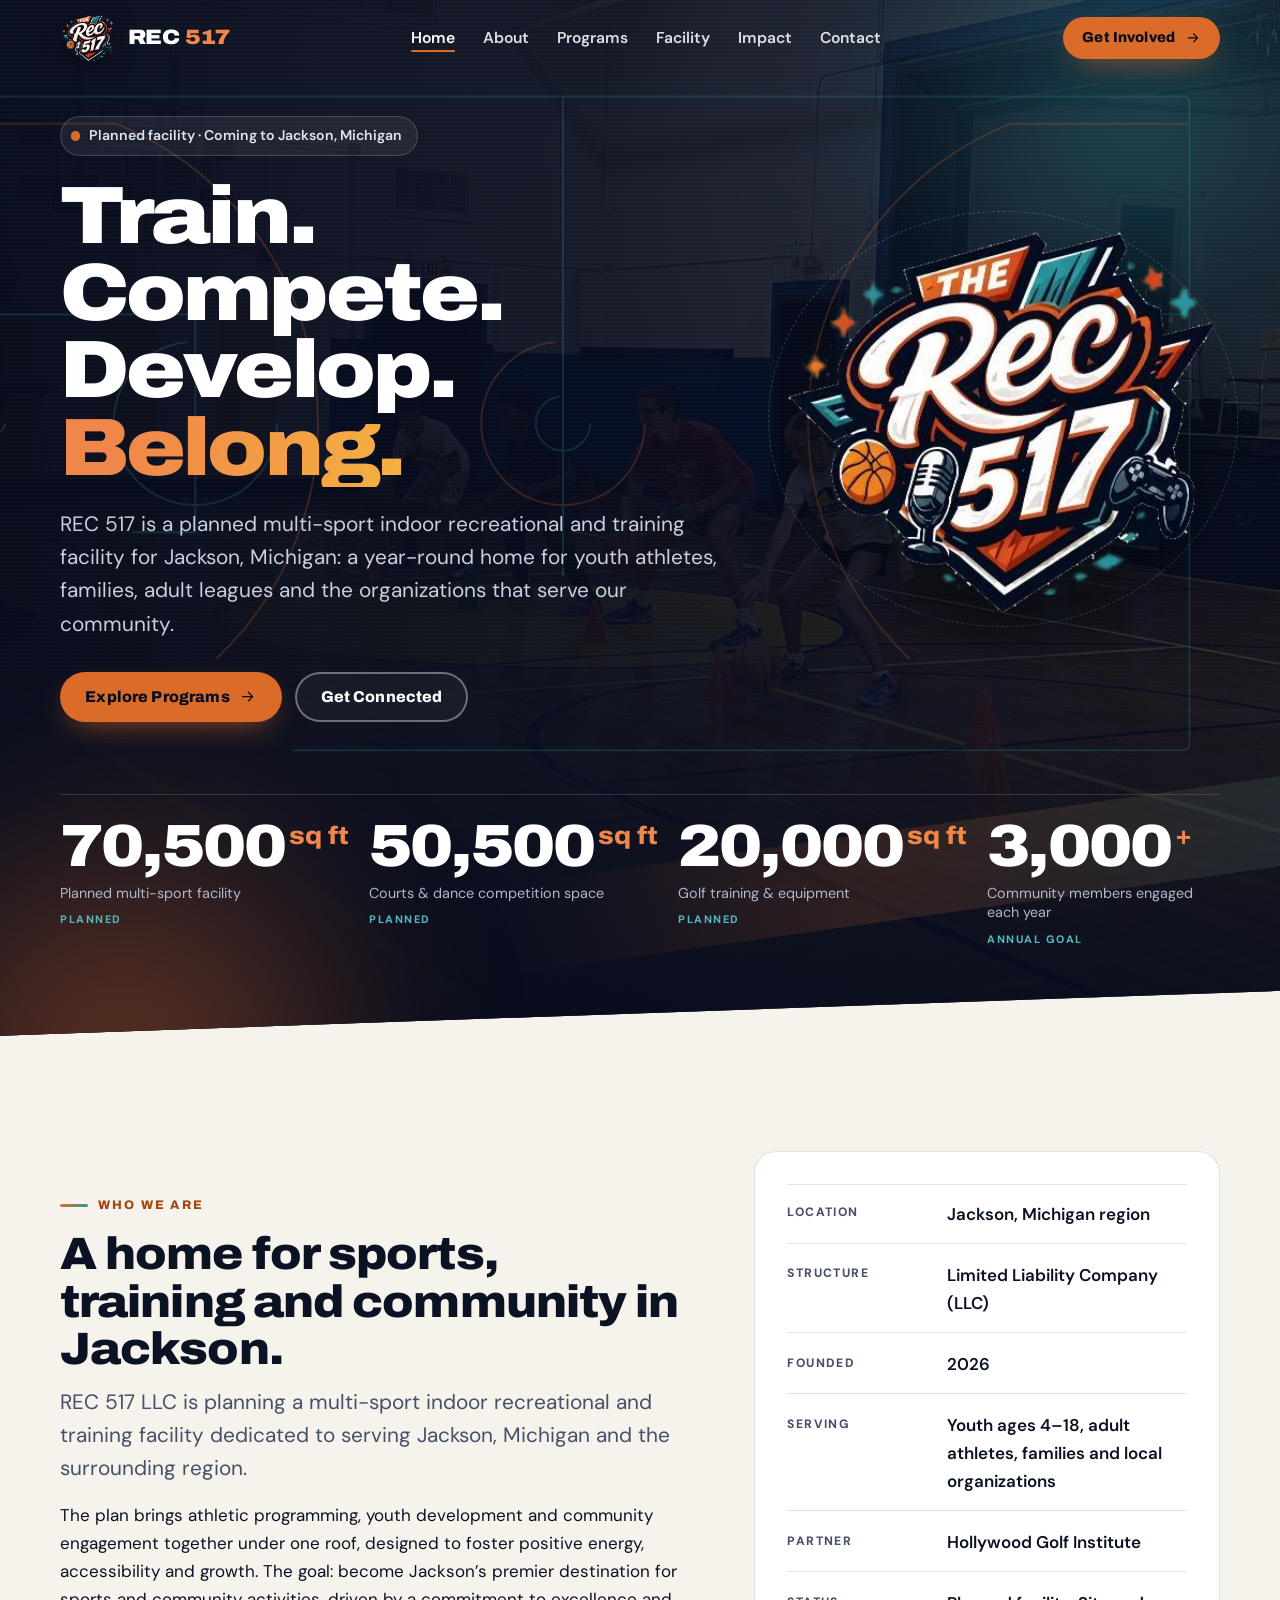
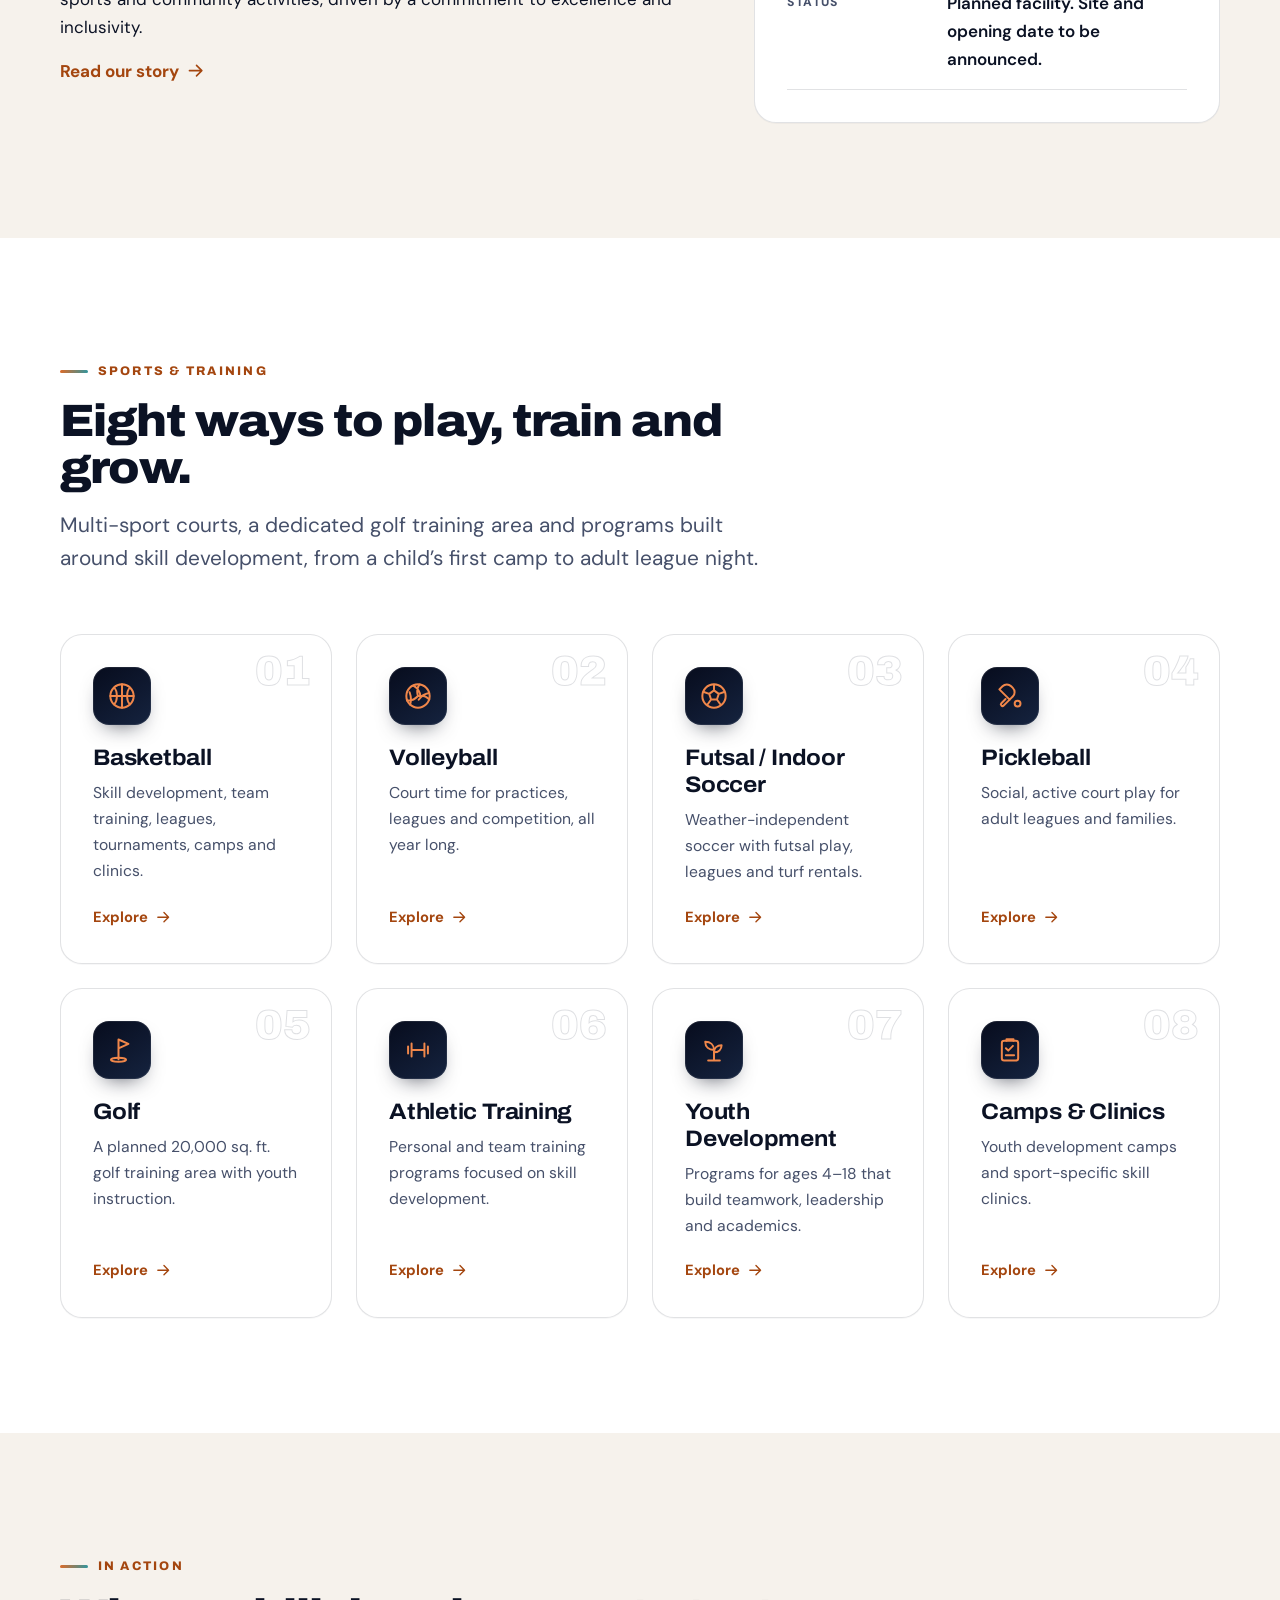
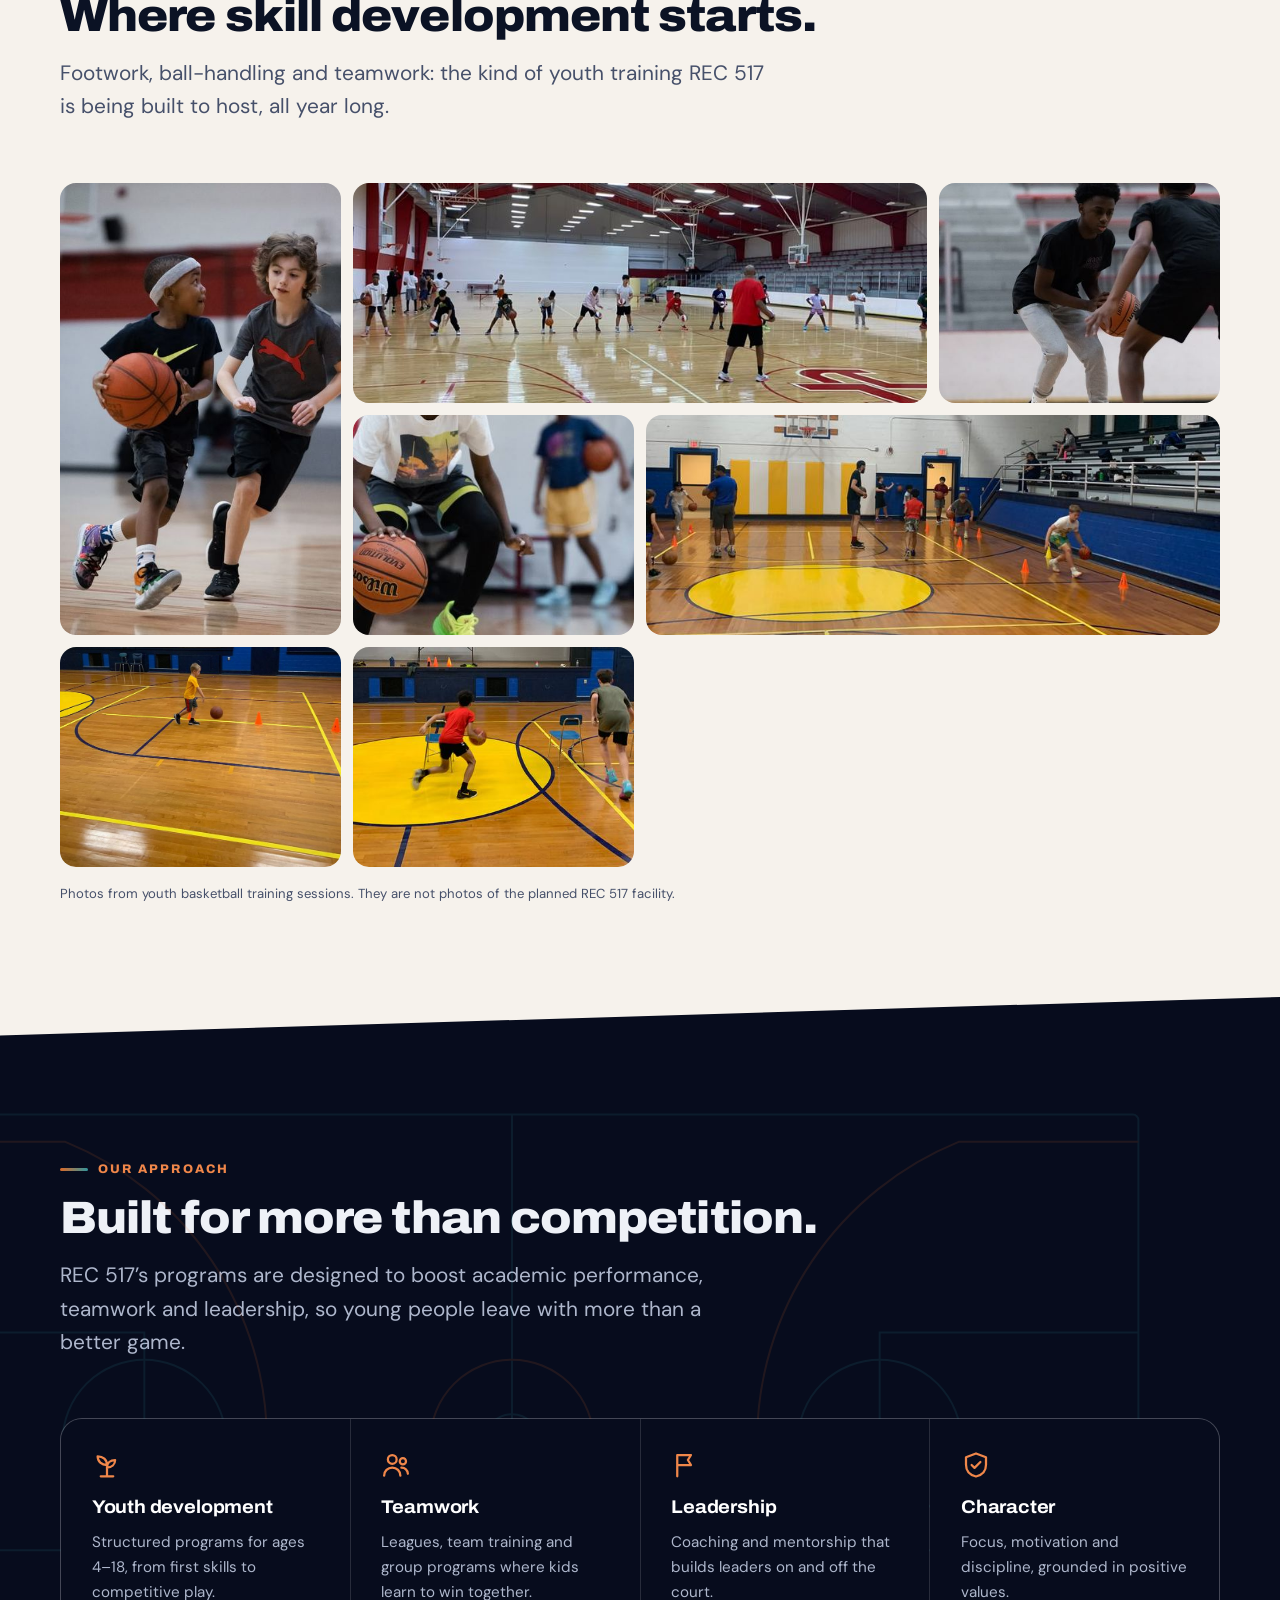
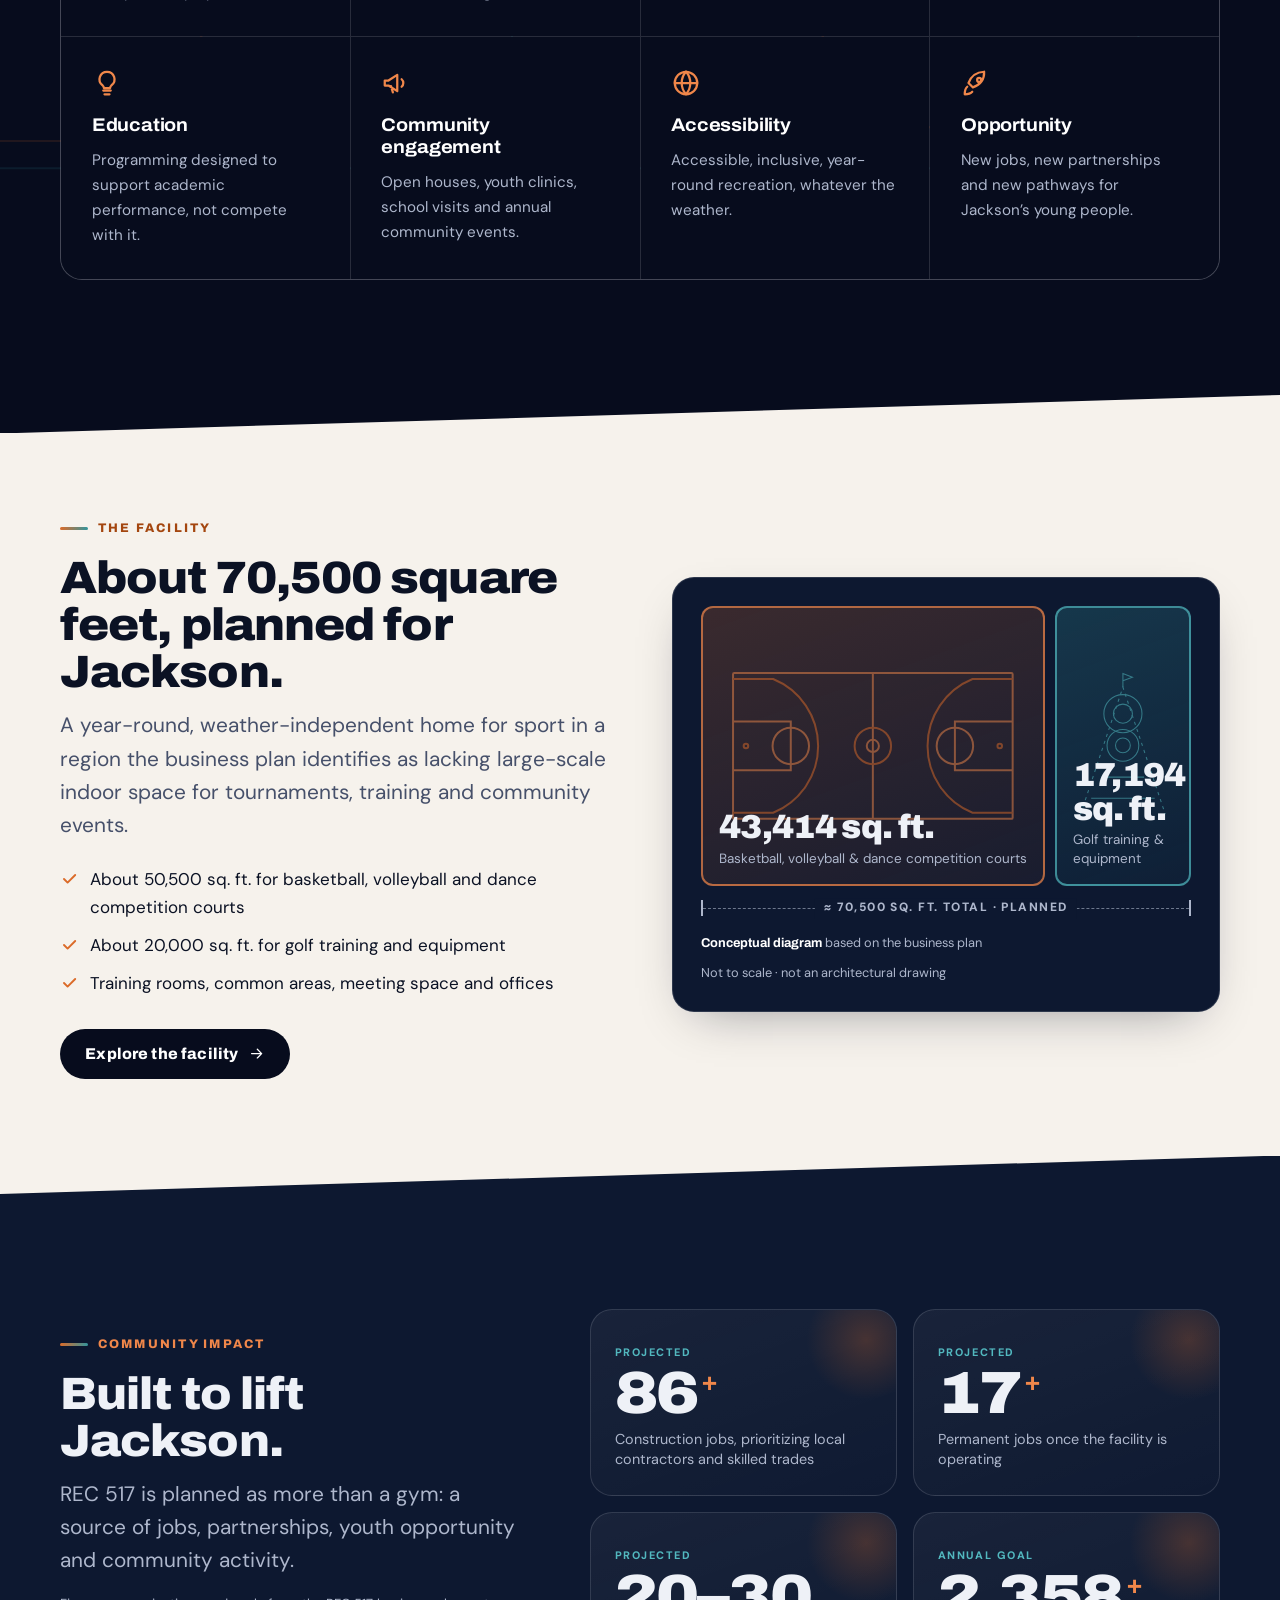
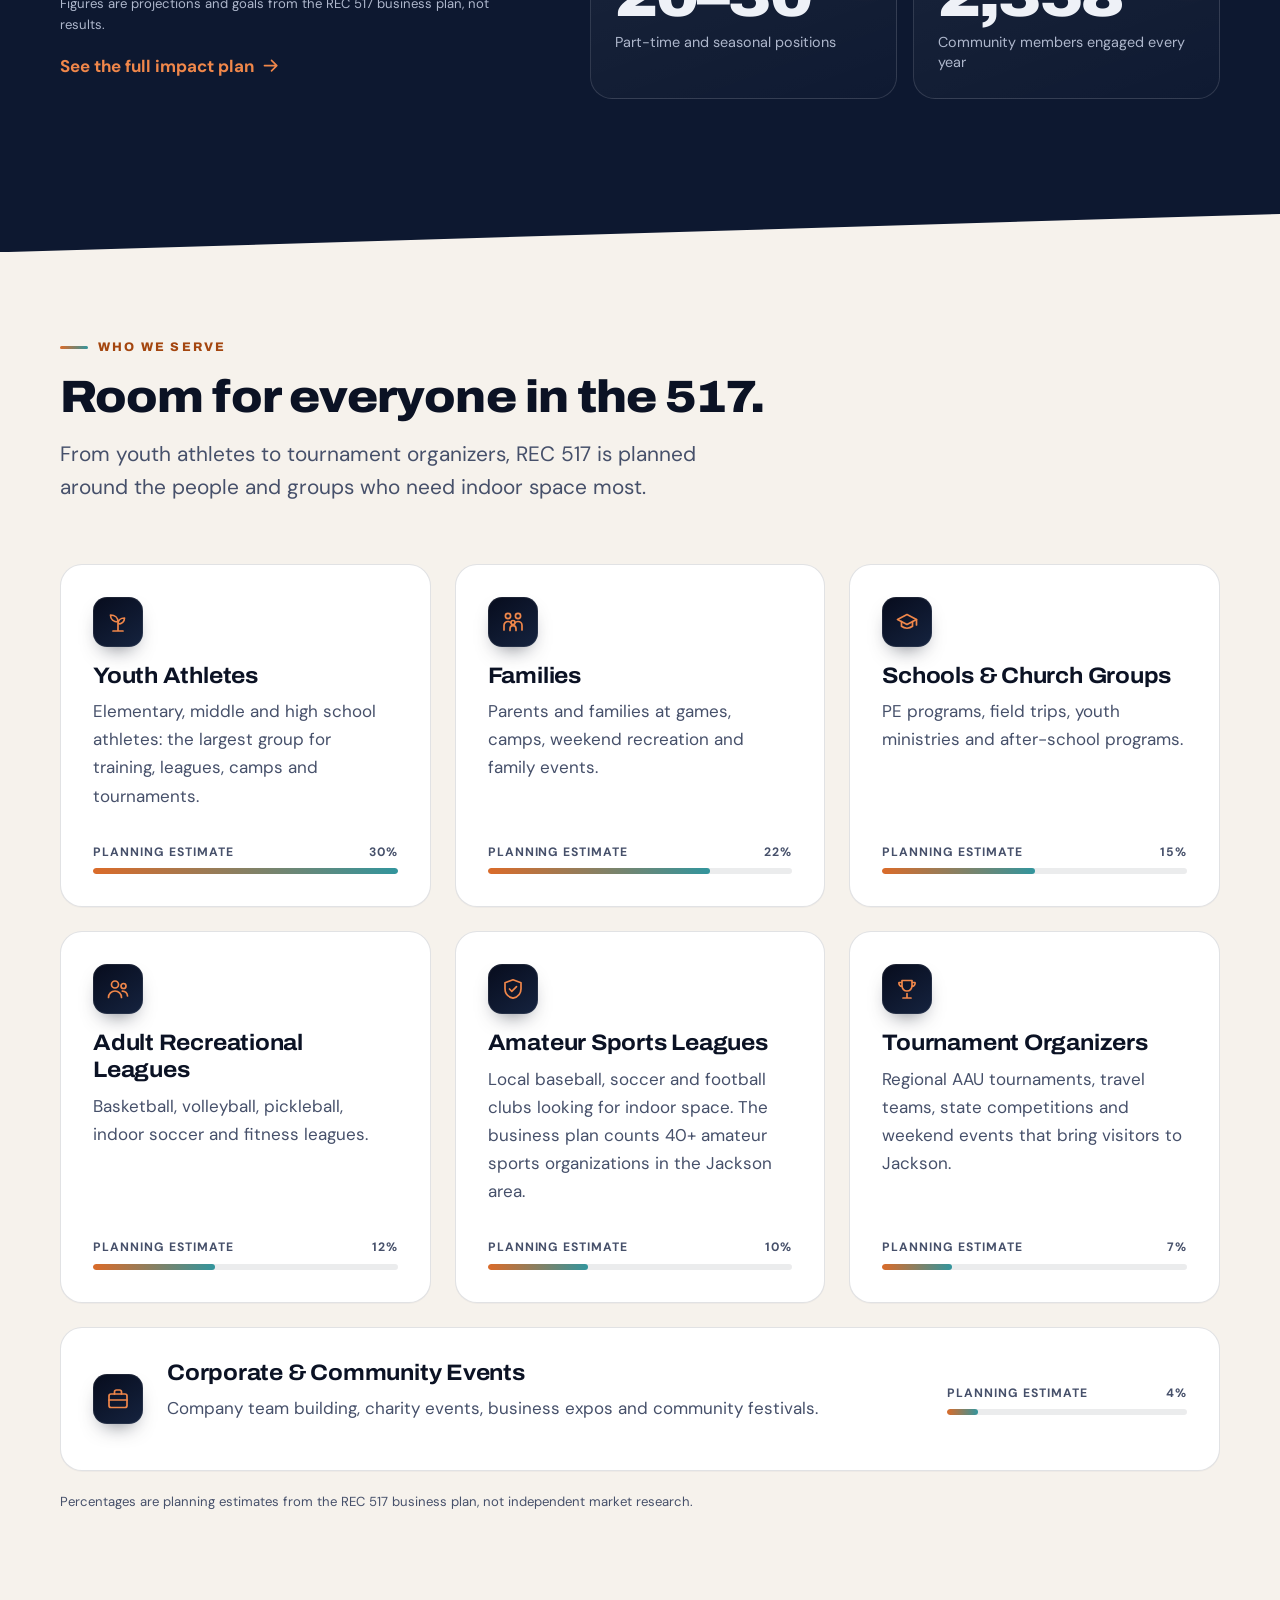
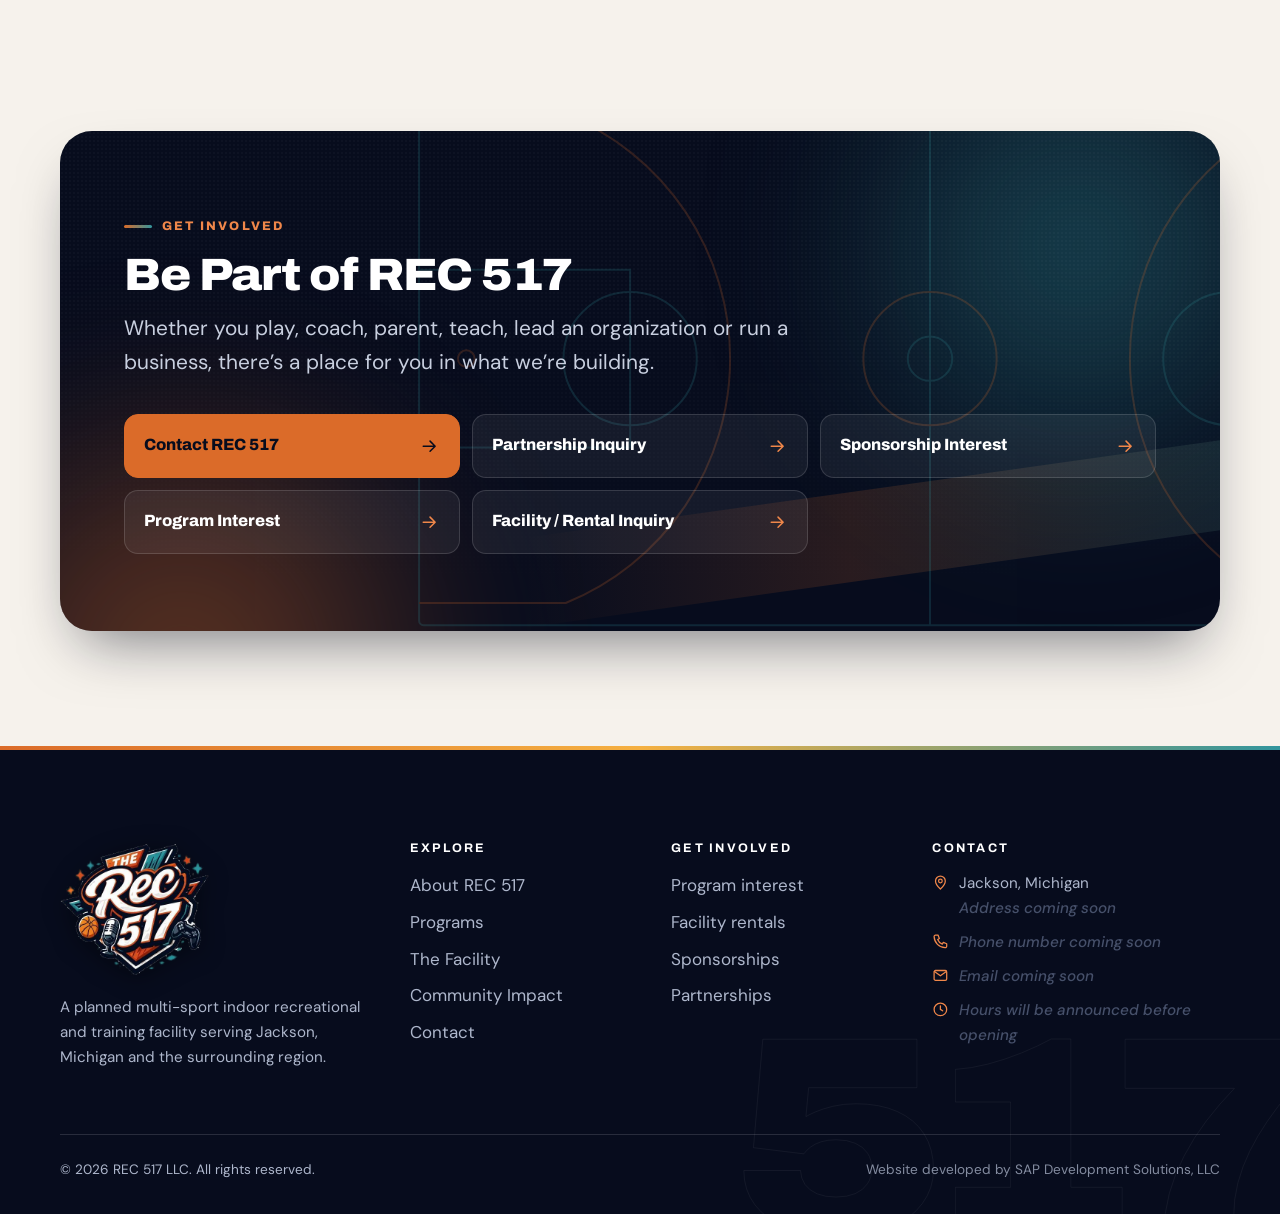
==== index.html @ a1bb2925 "Add files via upload This is the first draft" ====
<!DOCTYPE html>
<html lang="en">
<head>
  <meta charset="utf-8">
  <meta name="viewport" content="width=device-width, initial-scale=1">
  <title>REC 517 | Indoor Sports &amp; Training Facility in Jackson, Michigan</title>
  <meta name="description" content="REC 517 is a planned multi-sport indoor sports and training facility in Jackson, Michigan: basketball, volleyball, futsal, pickleball, golf training, youth development and community recreation.">

  <!-- ==================================================================
       DOMAIN: after launch, replace https://www.example.com/ below with the
       live address (e.g. https://YOUR-ACCOUNT.github.io/rec-517/ or the
       custom domain). 4 spots per page: canonical, og:url, og:image, twitter:image.
       ================================================================== -->
  <link rel="canonical" href="https://www.example.com/">
  <meta property="og:type" content="website">
  <meta property="og:site_name" content="REC 517">
  <meta property="og:locale" content="en_US">
  <meta property="og:title" content="REC 517 | Indoor Sports &amp; Training Facility in Jackson, Michigan">
  <meta property="og:description" content="REC 517 is a planned multi-sport indoor sports and training facility in Jackson, Michigan: basketball, volleyball, futsal, pickleball, golf training, youth development and community recreation.">
  <meta property="og:url" content="https://www.example.com/">
  <meta property="og:image" content="https://www.example.com/og-image.jpg">
  <meta property="og:image:width" content="1200">
  <meta property="og:image:height" content="630">
  <meta property="og:image:alt" content="REC 517 logo: a planned indoor sports and training facility in Jackson, Michigan">
  <meta name="twitter:card" content="summary_large_image">
  <meta name="twitter:title" content="REC 517 | Indoor Sports &amp; Training Facility in Jackson, Michigan">
  <meta name="twitter:description" content="REC 517 is a planned multi-sport indoor sports and training facility in Jackson, Michigan: basketball, volleyball, futsal, pickleball, golf training, youth development and community recreation.">
  <meta name="twitter:image" content="https://www.example.com/og-image.jpg">
  <meta name="geo.region" content="US-MI">
  <meta name="geo.placename" content="Jackson, Michigan">

  <meta name="theme-color" content="#070c1d">
  <link rel="icon" type="image/svg+xml" href="./favicon.svg">
  <link rel="apple-touch-icon" href="./apple-touch-icon.png">

  <link rel="preconnect" href="https://fonts.googleapis.com">
  <link rel="preconnect" href="https://fonts.gstatic.com" crossorigin>
  <link href="https://fonts.googleapis.com/css2?family=Archivo:wdth,wght@100..125,500..900&amp;family=DM+Sans:opsz,wght@9..40,400..800&amp;display=swap" rel="stylesheet">
  <link rel="stylesheet" href="./style.css">
  <link rel="stylesheet" href="./responsive.css">
  <script>document.documentElement.classList.add("js");</script>
  <script type="application/ld+json">
  {
    "@context": "https://schema.org",
    "@type": "SportsOrganization",
    "name": "REC 517",
    "legalName": "REC 517 LLC",
    "description": "A planned multi-sport indoor recreational and training facility serving Jackson, Michigan and the surrounding region.",
    "url": "https://www.example.com/",
    "logo": "https://www.example.com/rec-517-logo.png",
    "foundingDate": "2026",
    "areaServed": { "@type": "City", "name": "Jackson", "containedInPlace": { "@type": "State", "name": "Michigan" } },
    "sport": ["Basketball", "Volleyball", "Futsal", "Pickleball", "Golf"]
  }
  </script>
</head>
<body>
  <a class="skip-link" href="#main">Skip to main content</a>
  <header class="site-header">
    <div class="container header-inner">
      <a class="brand" href="./index.html" aria-label="REC 517 home">
        <img src="./rec-517-logo.png" alt="" width="56" height="50">
        <span class="brand-fallback" aria-hidden="true">517</span>
        <span class="brand-name" aria-hidden="true">REC <span>517</span></span>
      </a>
      <nav aria-label="Primary">
        <ul class="nav-links">
          <li><a href="./index.html" aria-current="page">Home</a></li>
          <li><a href="./about.html">About</a></li>
          <li><a href="./programs.html">Programs</a></li>
          <li><a href="./facility.html">Facility</a></li>
          <li><a href="./impact.html">Impact</a></li>
          <li><a href="./contact.html">Contact</a></li>
        </ul>
      </nav>
      <a class="btn btn-primary btn-sm header-cta" href="./contact.html">Get Involved<svg class="icon icon-arrow" viewBox="0 0 24 24" aria-hidden="true" focusable="false"><path d="M5 12h14M13 6l6 6-6 6"/></svg></a>
      <button type="button" class="menu-toggle" aria-expanded="false" aria-controls="mobile-menu" aria-label="Open menu">
        <span class="bars" aria-hidden="true"><span></span><span></span><span></span></span>
      </button>
    </div>
  </header>

  <div class="mobile-menu" id="mobile-menu" aria-hidden="true">
    <nav aria-label="Mobile">
      <ul>
        <li><a class="m-link" href="./index.html" aria-current="page">Home<svg class="icon" viewBox="0 0 24 24" aria-hidden="true" focusable="false"><path d="M5 12h14M13 6l6 6-6 6"/></svg></a></li>
        <li><a class="m-link" href="./about.html">About<svg class="icon" viewBox="0 0 24 24" aria-hidden="true" focusable="false"><path d="M5 12h14M13 6l6 6-6 6"/></svg></a></li>
        <li><a class="m-link" href="./programs.html">Programs<svg class="icon" viewBox="0 0 24 24" aria-hidden="true" focusable="false"><path d="M5 12h14M13 6l6 6-6 6"/></svg></a></li>
        <li><a class="m-link" href="./facility.html">Facility<svg class="icon" viewBox="0 0 24 24" aria-hidden="true" focusable="false"><path d="M5 12h14M13 6l6 6-6 6"/></svg></a></li>
        <li><a class="m-link" href="./impact.html">Impact<svg class="icon" viewBox="0 0 24 24" aria-hidden="true" focusable="false"><path d="M5 12h14M13 6l6 6-6 6"/></svg></a></li>
        <li><a class="m-link" href="./contact.html">Contact<svg class="icon" viewBox="0 0 24 24" aria-hidden="true" focusable="false"><path d="M5 12h14M13 6l6 6-6 6"/></svg></a></li>
      </ul>
    </nav>
    <div class="m-foot">
      <a class="btn btn-primary" href="./contact.html">Get Involved<svg class="icon icon-arrow" viewBox="0 0 24 24" aria-hidden="true" focusable="false"><path d="M5 12h14M13 6l6 6-6 6"/></svg></a>
      <p>Jackson, Michigan · Indoor sports, training &amp; community</p>
    </div>
  </div>

  <main id="main">
    <!-- ================= HERO ================= -->
    <section class="hero on-dark" aria-labelledby="hero-title">
      <div class="hero-bg" aria-hidden="true"><img class="hero-photo" src="./photo-hero-drills.jpg" srcset="./photo-hero-drills-sm.jpg 720w, ./photo-hero-drills.jpg 1920w" sizes="100vw" alt="" fetchpriority="high"><span class="shade"></span><span class="glow glow-a"></span><span class="glow glow-b"></span><span class="stripe"></span><svg class="court-lines draw" viewBox="0 0 940 500" preserveAspectRatio="xMidYMid meet" aria-hidden="true" focusable="false" data-parallax=".12">
  <rect pathLength="1" x="10" y="10" width="920" height="480" rx="4"/>
  <path pathLength="1" d="M470 10V490"/>
  <circle pathLength="1" class="hot" cx="470" cy="250" r="60"/>
  <circle pathLength="1" cx="470" cy="250" r="20"/>
  <path pathLength="1" d="M10 170H200V330H10"/>
  <circle pathLength="1" cx="200" cy="250" r="60"/>
  <path pathLength="1" class="hot" d="M10 30H142A237.5 237.5 0 0 1 142 470H10"/>
  <circle pathLength="1" class="hot" cx="52.5" cy="250" r="7.5"/>
  <path pathLength="1" d="M930 170H740V330H930"/>
  <circle pathLength="1" cx="740" cy="250" r="60"/>
  <path pathLength="1" class="hot" d="M930 30H798A237.5 237.5 0 0 0 798 470H930"/>
  <circle pathLength="1" class="hot" cx="887.5" cy="250" r="7.5"/>
</svg><span class="grain"></span></div>
      <div class="container">
        <div class="hero-grid">
          <div class="hero-copy">
            <p class="hero-status"><span class="dot" aria-hidden="true"></span>Planned facility · Coming to Jackson, Michigan</p>
            <!-- EDIT: headline -->
            <h1 class="display" id="hero-title"><span class="line">Train.</span> <span class="line">Compete.</span> <span class="line">Develop.</span> <span class="line text-grad">Belong.</span></h1>
            <p class="lead">REC 517 is a planned multi-sport indoor recreational and training facility for Jackson, Michigan: a year-round home for youth athletes, families, adult leagues and the organizations that serve our community.</p>
            <div class="btn-row">
              <a class="btn btn-primary" href="./programs.html">Explore Programs<svg class="icon icon-arrow" viewBox="0 0 24 24" aria-hidden="true" focusable="false"><path d="M5 12h14M13 6l6 6-6 6"/></svg></a>
              <a class="btn btn-ghost" href="./contact.html">Get Connected</a>
            </div>
          </div>
          <div class="hero-logo">
            <span class="ring" aria-hidden="true"></span>
            <img src="./rec-517-logo.png" alt="The REC 517 logo" width="406" height="360" fetchpriority="high">
          </div>
        </div>
        <div class="hero-stats">
          <div class="stats-strip">
            <div class="stat"><span class="stat-num"><span data-count="70500">70,500</span><span class="unit">sq ft</span></span><span class="stat-label">Planned multi-sport facility</span><span class="stat-flag">Planned</span></div>
            <div class="stat"><span class="stat-num"><span data-count="50500">50,500</span><span class="unit">sq ft</span></span><span class="stat-label">Courts &amp; dance competition space</span><span class="stat-flag">Planned</span></div>
            <div class="stat"><span class="stat-num"><span data-count="20000">20,000</span><span class="unit">sq ft</span></span><span class="stat-label">Golf training &amp; equipment</span><span class="stat-flag">Planned</span></div>
            <div class="stat"><span class="stat-num"><span data-count="3000">3,000</span><span class="unit">+</span></span><span class="stat-label">Community members engaged each year</span><span class="stat-flag">Annual goal</span></div>
          </div>
        </div>
      </div>
    </section>

    <!-- ================= WHO WE ARE ================= -->
    <section class="section" aria-labelledby="who-title">
      <div class="container split wide-left">
        <div class="reveal">
          <p class="eyebrow">Who we are</p>
          <h2 class="h2" id="who-title">A home for sports, training and community in Jackson.</h2>
          <p class="lead">REC 517 LLC is planning a multi-sport indoor recreational and training facility dedicated to serving Jackson, Michigan and the surrounding region.</p>
          <p>The plan brings athletic programming, youth development and community engagement together under one roof, designed to foster positive energy, accessibility and growth. The goal: become Jackson’s premier destination for sports and community activities, driven by a commitment to excellence and inclusivity.</p>
          <a class="link-arrow" href="./about.html">Read our story<svg class="icon" viewBox="0 0 24 24" aria-hidden="true" focusable="false"><path d="M5 12h14M13 6l6 6-6 6"/></svg></a>
        </div>
        <div class="card reveal" style="padding:clamp(1.25rem,3vw,2rem)">
          <ul class="fact-list">
            <li><span class="k">Location</span><span class="v">Jackson, Michigan region</span></li>
            <li><span class="k">Structure</span><span class="v">Limited Liability Company (LLC)</span></li>
            <li><span class="k">Founded</span><span class="v">2026</span></li>
            <li><span class="k">Serving</span><span class="v">Youth ages 4–18, adult athletes, families and local organizations</span></li>
            <li><span class="k">Partner</span><span class="v">Hollywood Golf Institute</span></li>
            <li><span class="k">Status</span><span class="v">Planned facility. Site and opening date to be announced.</span></li>
          </ul>
        </div>
      </div>
    </section>

    <!-- ================= SPORTS & TRAINING ================= -->
    <section class="section section--white" aria-labelledby="sports-title">
      <div class="container">
        <div class="section-head reveal">
          <p class="eyebrow">Sports &amp; training</p>
          <h2 class="h2" id="sports-title">Eight ways to play, train and grow.</h2>
          <p class="lead">Multi-sport courts, a dedicated golf training area and programs built around skill development, from a child’s first camp to adult league night.</p>
        </div>
        <div class="grid sport-grid reveal-stagger">
          <a class="card sport-card" href="./programs.html#basketball">
            <span class="num" aria-hidden="true">01</span>
            <span class="card-icon"><svg class="icon" viewBox="0 0 24 24" aria-hidden="true" focusable="false"><circle cx="12" cy="12" r="10"/><path d="M12 2v20M2 12h20M5.2 4.8c3.2 3 3.2 11.4 0 14.4M18.8 4.8c-3.2 3-3.2 11.4 0 14.4"/></svg></span>
            <h3>Basketball</h3>
            <p>Skill development, team training, leagues, tournaments, camps and clinics.</p>
            <span class="link-arrow">Explore<svg class="icon" viewBox="0 0 24 24" aria-hidden="true" focusable="false"><path d="M5 12h14M13 6l6 6-6 6"/></svg></span>
          </a>
          <a class="card sport-card" href="./programs.html#volleyball">
            <span class="num" aria-hidden="true">02</span>
            <span class="card-icon"><svg class="icon" viewBox="0 0 24 24" aria-hidden="true" focusable="false"><circle cx="12" cy="12" r="10"/><path d="M12 12c-1.2-3.8-.7-7.2 1.4-9.9M12 12c3.9-.8 7.2.3 9.6 2.9M12 12c-2.7 2.9-5.9 4.2-9.5 3.8M8 3.2c3 1.6 5.4 4.6 6 8.4M21.5 9.5c-2.9.5-5.9 1.4-8.9 5.7M5.2 19.4c1-2.8 1.3-5.9-.4-10.6"/></svg></span>
            <h3>Volleyball</h3>
            <p>Court time for practices, leagues and competition, all year long.</p>
            <span class="link-arrow">Explore<svg class="icon" viewBox="0 0 24 24" aria-hidden="true" focusable="false"><path d="M5 12h14M13 6l6 6-6 6"/></svg></span>
          </a>
          <a class="card sport-card" href="./programs.html#futsal">
            <span class="num" aria-hidden="true">03</span>
            <span class="card-icon"><svg class="icon" viewBox="0 0 24 24" aria-hidden="true" focusable="false"><circle cx="12" cy="12" r="10"/><path d="M12 7.2l4.1 3-1.6 4.8h-5l-1.6-4.8zM12 7.2V2.3M16.1 10.2l4.6-1.6M14.5 15l2.9 4.1M9.5 15l-2.9 4.1M7.9 10.2L3.3 8.6"/></svg></span>
            <h3>Futsal / Indoor Soccer</h3>
            <p>Weather-independent soccer with futsal play, leagues and turf rentals.</p>
            <span class="link-arrow">Explore<svg class="icon" viewBox="0 0 24 24" aria-hidden="true" focusable="false"><path d="M5 12h14M13 6l6 6-6 6"/></svg></span>
          </a>
          <a class="card sport-card" href="./programs.html#pickleball">
            <span class="num" aria-hidden="true">04</span>
            <span class="card-icon"><svg class="icon" viewBox="0 0 24 24" aria-hidden="true" focusable="false"><path d="M5.6 3.6a5.2 5.2 0 0 1 7.4 0l1.4 1.4a5.2 5.2 0 0 1 0 7.4l-2.7 2.7-8.8-8.8z"/><path d="M11.7 15.1l-1.5 1.5M10.2 16.6L6.6 20.2a1.4 1.4 0 0 1-2-2l3.6-3.6"/><circle cx="18.5" cy="18.5" r="2.5"/></svg></span>
            <h3>Pickleball</h3>
            <p>Social, active court play for adult leagues and families.</p>
            <span class="link-arrow">Explore<svg class="icon" viewBox="0 0 24 24" aria-hidden="true" focusable="false"><path d="M5 12h14M13 6l6 6-6 6"/></svg></span>
          </a>
          <a class="card sport-card" href="./programs.html#golf">
            <span class="num" aria-hidden="true">05</span>
            <span class="card-icon"><svg class="icon" viewBox="0 0 24 24" aria-hidden="true" focusable="false"><path d="M9 20V3l8.5 3.8L9 10.6"/><ellipse cx="9" cy="20.3" rx="6.5" ry="1.7"/></svg></span>
            <h3>Golf</h3>
            <p>A planned 20,000 sq. ft. golf training area with youth instruction.</p>
            <span class="link-arrow">Explore<svg class="icon" viewBox="0 0 24 24" aria-hidden="true" focusable="false"><path d="M5 12h14M13 6l6 6-6 6"/></svg></span>
          </a>
          <a class="card sport-card" href="./programs.html#training">
            <span class="num" aria-hidden="true">06</span>
            <span class="card-icon"><svg class="icon" viewBox="0 0 24 24" aria-hidden="true" focusable="false"><path d="M6.5 6.5v11M17.5 6.5v11M3.5 9v6M20.5 9v6M6.5 12h11"/></svg></span>
            <h3>Athletic Training</h3>
            <p>Personal and team training programs focused on skill development.</p>
            <span class="link-arrow">Explore<svg class="icon" viewBox="0 0 24 24" aria-hidden="true" focusable="false"><path d="M5 12h14M13 6l6 6-6 6"/></svg></span>
          </a>
          <a class="card sport-card" href="./programs.html#youth-development">
            <span class="num" aria-hidden="true">07</span>
            <span class="card-icon"><svg class="icon" viewBox="0 0 24 24" aria-hidden="true" focusable="false"><path d="M12 21v-9M12 12c0-4.4-3.2-7-7.5-7 0 4.4 3.2 7 7.5 7zM12 14c0-3.6 2.7-6 6.5-6 0 3.6-2.7 6-6.5 6zM7 21h10"/></svg></span>
            <h3>Youth Development</h3>
            <p>Programs for ages 4–18 that build teamwork, leadership and academics.</p>
            <span class="link-arrow">Explore<svg class="icon" viewBox="0 0 24 24" aria-hidden="true" focusable="false"><path d="M5 12h14M13 6l6 6-6 6"/></svg></span>
          </a>
          <a class="card sport-card" href="./programs.html#camps">
            <span class="num" aria-hidden="true">08</span>
            <span class="card-icon"><svg class="icon" viewBox="0 0 24 24" aria-hidden="true" focusable="false"><rect x="5" y="4" width="14" height="17" rx="2"/><path d="M9 4V2.8h6V4M8.5 10.5l2 2 4-4M8.5 16.5h7"/></svg></span>
            <h3>Camps & Clinics</h3>
            <p>Youth development camps and sport-specific skill clinics.</p>
            <span class="link-arrow">Explore<svg class="icon" viewBox="0 0 24 24" aria-hidden="true" focusable="false"><path d="M5 12h14M13 6l6 6-6 6"/></svg></span>
          </a>
        </div>
      </div>
    </section>

    <!-- ================= IN ACTION (photo gallery) ================= -->
    <section class="section" aria-labelledby="action-title">
      <div class="container">
        <div class="section-head reveal">
          <p class="eyebrow">In action</p>
          <h2 class="h2" id="action-title">Where skill development starts.</h2>
          <p class="lead">Footwork, ball-handling and teamwork: the kind of youth training REC 517 is being built to host, all year long.</p>
        </div>
        <!-- EDIT: photos are listed in build order; each button opens a larger view. -->
        <div class="gallery reveal-stagger">
          <button type="button" class="g-item big" data-full="./photo-youth-dribble.jpg" data-caption="Ball-handling at full speed" aria-label="View larger: Two young players dribbling side by side during practice">
            <img src="./photo-youth-dribble-sm.jpg" alt="Two young players dribbling side by side during practice" loading="lazy" width="720" height="540">
            <span class="zoom" aria-hidden="true"><svg class="icon" viewBox="0 0 24 24" aria-hidden="true" focusable="false"><path d="M15 3h6v6M9 21H3v-6M21 3l-7 7M3 21l7-7"/></svg></span>
          </button>
          <button type="button" class="g-item wide" data-full="./photo-gym-drills.jpg" data-caption="Group skill development" aria-label="View larger: A large group of young players running ball-handling drills in a gym">
            <img src="./photo-gym-drills-sm.jpg" alt="A large group of young players running ball-handling drills in a gym" loading="lazy" width="720" height="540">
            <span class="zoom" aria-hidden="true"><svg class="icon" viewBox="0 0 24 24" aria-hidden="true" focusable="false"><path d="M15 3h6v6M9 21H3v-6M21 3l-7 7M3 21l7-7"/></svg></span>
          </button>
          <button type="button" class="g-item " data-full="./photo-one-on-one.jpg" data-caption="One-on-one work" aria-label="View larger: Two young players going one-on-one with a basketball">
            <img src="./photo-one-on-one-sm.jpg" alt="Two young players going one-on-one with a basketball" loading="lazy" width="720" height="540">
            <span class="zoom" aria-hidden="true"><svg class="icon" viewBox="0 0 24 24" aria-hidden="true" focusable="false"><path d="M15 3h6v6M9 21H3v-6M21 3l-7 7M3 21l7-7"/></svg></span>
          </button>
          <button type="button" class="g-item " data-full="./photo-ladder-drill.jpg" data-caption="Footwork and agility" aria-label="View larger: A young athlete dribbling through an agility ladder drill">
            <img src="./photo-ladder-drill-sm.jpg" alt="A young athlete dribbling through an agility ladder drill" loading="lazy" width="720" height="540">
            <span class="zoom" aria-hidden="true"><svg class="icon" viewBox="0 0 24 24" aria-hidden="true" focusable="false"><path d="M15 3h6v6M9 21H3v-6M21 3l-7 7M3 21l7-7"/></svg></span>
          </button>
          <button type="button" class="g-item wide" data-full="./photo-cone-drills.jpg" data-caption="Cone drills" aria-label="View larger: Young players dribbling around cones on a gym floor with a coach watching">
            <img src="./photo-cone-drills-sm.jpg" alt="Young players dribbling around cones on a gym floor with a coach watching" loading="lazy" width="720" height="540">
            <span class="zoom" aria-hidden="true"><svg class="icon" viewBox="0 0 24 24" aria-hidden="true" focusable="false"><path d="M15 3h6v6M9 21H3v-6M21 3l-7 7M3 21l7-7"/></svg></span>
          </button>
          <button type="button" class="g-item " data-full="./photo-young-player.jpg" data-caption="Starting young" aria-label="View larger: A young child dribbling a basketball across an open gym floor">
            <img src="./photo-young-player-sm.jpg" alt="A young child dribbling a basketball across an open gym floor" loading="lazy" width="720" height="540">
            <span class="zoom" aria-hidden="true"><svg class="icon" viewBox="0 0 24 24" aria-hidden="true" focusable="false"><path d="M15 3h6v6M9 21H3v-6M21 3l-7 7M3 21l7-7"/></svg></span>
          </button>
          <button type="button" class="g-item " data-full="./photo-group-drill.jpg" data-caption="Team drills" aria-label="View larger: Young players running a group dribbling drill around the center circle">
            <img src="./photo-group-drill-sm.jpg" alt="Young players running a group dribbling drill around the center circle" loading="lazy" width="720" height="540">
            <span class="zoom" aria-hidden="true"><svg class="icon" viewBox="0 0 24 24" aria-hidden="true" focusable="false"><path d="M15 3h6v6M9 21H3v-6M21 3l-7 7M3 21l7-7"/></svg></span>
          </button>
        </div>
        <p class="fine-print" style="margin-top:1rem">Photos from youth basketball training sessions. They are not photos of the planned REC 517 facility.</p>
      </div>
    </section>

    <!-- ================= MORE THAN COMPETITION ================= -->
    <section class="section section--dark section--angle on-dark" aria-labelledby="more-title">
      <div class="bg-court" aria-hidden="true"><svg class="court-lines" viewBox="0 0 940 500" preserveAspectRatio="xMidYMid meet" aria-hidden="true" focusable="false">
  <rect pathLength="1" x="10" y="10" width="920" height="480" rx="4"/>
  <path pathLength="1" d="M470 10V490"/>
  <circle pathLength="1" class="hot" cx="470" cy="250" r="60"/>
  <circle pathLength="1" cx="470" cy="250" r="20"/>
  <path pathLength="1" d="M10 170H200V330H10"/>
  <circle pathLength="1" cx="200" cy="250" r="60"/>
  <path pathLength="1" class="hot" d="M10 30H142A237.5 237.5 0 0 1 142 470H10"/>
  <circle pathLength="1" class="hot" cx="52.5" cy="250" r="7.5"/>
  <path pathLength="1" d="M930 170H740V330H930"/>
  <circle pathLength="1" cx="740" cy="250" r="60"/>
  <path pathLength="1" class="hot" d="M930 30H798A237.5 237.5 0 0 0 798 470H930"/>
  <circle pathLength="1" class="hot" cx="887.5" cy="250" r="7.5"/>
</svg></div>
      <div class="container">
        <div class="section-head reveal">
          <p class="eyebrow">Our approach</p>
          <h2 class="h2" id="more-title">Built for more than competition.</h2>
          <p class="lead">REC 517’s programs are designed to boost academic performance, teamwork and leadership, so young people leave with more than a better game.</p>
        </div>
        <div class="value-grid reveal-stagger">
          <div class="value"><svg class="icon" viewBox="0 0 24 24" aria-hidden="true" focusable="false"><path d="M12 21v-9M12 12c0-4.4-3.2-7-7.5-7 0 4.4 3.2 7 7.5 7zM12 14c0-3.6 2.7-6 6.5-6 0 3.6-2.7 6-6.5 6zM7 21h10"/></svg><h3>Youth development</h3><p>Structured programs for ages 4–18, from first skills to competitive play.</p></div>
          <div class="value"><svg class="icon" viewBox="0 0 24 24" aria-hidden="true" focusable="false"><circle cx="9" cy="7.5" r="3.5"/><path d="M2.5 20.5a6.5 6.5 0 0 1 13 0"/><circle cx="17.5" cy="9" r="2.5"/><path d="M16.3 14.1A5 5 0 0 1 21.5 19"/></svg><h3>Teamwork</h3><p>Leagues, team training and group programs where kids learn to win together.</p></div>
          <div class="value"><svg class="icon" viewBox="0 0 24 24" aria-hidden="true" focusable="false"><path d="M5 21V4M5 4h11l-2.5 4L16 12H5"/></svg><h3>Leadership</h3><p>Coaching and mentorship that builds leaders on and off the court.</p></div>
          <div class="value"><svg class="icon" viewBox="0 0 24 24" aria-hidden="true" focusable="false"><path d="M12 2.8l8 3v6c0 5-3.4 8.3-8 9.4-4.6-1.1-8-4.4-8-9.4v-6z"/><path d="M8.5 12l2.3 2.3 4.7-4.7"/></svg><h3>Character</h3><p>Focus, motivation and discipline, grounded in positive values.</p></div>
          <div class="value"><svg class="icon" viewBox="0 0 24 24" aria-hidden="true" focusable="false"><path d="M9 18h6M10 21h4M12 3a6 6 0 0 0-3.6 10.8c.7.6 1.1 1.3 1.1 2.2h5c0-.9.4-1.6 1.1-2.2A6 6 0 0 0 12 3z"/></svg><h3>Education</h3><p>Programming designed to support academic performance, not compete with it.</p></div>
          <div class="value"><svg class="icon" viewBox="0 0 24 24" aria-hidden="true" focusable="false"><path d="M3 10v4h3l7 4.5v-13L6 10zM16.5 9a4 4 0 0 1 0 6M8 14.5l1.5 5"/></svg><h3>Community engagement</h3><p>Open houses, youth clinics, school visits and annual community events.</p></div>
          <div class="value"><svg class="icon" viewBox="0 0 24 24" aria-hidden="true" focusable="false"><circle cx="12" cy="12" r="9"/><path d="M3 12h18M12 3a13.5 13.5 0 0 1 0 18M12 3a13.5 13.5 0 0 0 0 18"/></svg><h3>Accessibility</h3><p>Accessible, inclusive, year-round recreation, whatever the weather.</p></div>
          <div class="value"><svg class="icon" viewBox="0 0 24 24" aria-hidden="true" focusable="false"><path d="M5 15c-1.5 1.3-2 4-2 6 2 0 4.7-.5 6-2M9 15l-3-3c1.8-4.8 5.9-8.7 12.5-9 .3 6.6-4.2 10.7-9 12.5z"/><circle cx="14.5" cy="9.5" r="1.6"/></svg><h3>Opportunity</h3><p>New jobs, new partnerships and new pathways for Jackson’s young people.</p></div>
        </div>
      </div>
    </section>

    <!-- ================= THE FACILITY ================= -->
    <section class="section" aria-labelledby="facility-title">
      <div class="container split">
        <div class="reveal">
          <p class="eyebrow">The facility</p>
          <h2 class="h2" id="facility-title">About 70,500 square feet, planned for Jackson.</h2>
          <p class="lead">A year-round, weather-independent home for sport in a region the business plan identifies as lacking large-scale indoor space for tournaments, training and community events.</p>
          <ul class="check-list" style="margin:1.5rem 0 2rem">
            <li><svg class="icon" viewBox="0 0 24 24" aria-hidden="true" focusable="false"><path d="M5 12.5l4.5 4.5L19 7.5"/></svg><span>About 50,500 sq. ft. for basketball, volleyball and dance competition courts</span></li>
            <li><svg class="icon" viewBox="0 0 24 24" aria-hidden="true" focusable="false"><path d="M5 12.5l4.5 4.5L19 7.5"/></svg><span>About 20,000 sq. ft. for golf training and equipment</span></li>
            <li><svg class="icon" viewBox="0 0 24 24" aria-hidden="true" focusable="false"><path d="M5 12.5l4.5 4.5L19 7.5"/></svg><span>Training rooms, common areas, meeting space and offices</span></li>
          </ul>
          <a class="btn btn-dark" href="./facility.html">Explore the facility<svg class="icon icon-arrow" viewBox="0 0 24 24" aria-hidden="true" focusable="false"><path d="M5 12h14M13 6l6 6-6 6"/></svg></a>
        </div>
        <figure class="facility-diagram reveal" aria-labelledby="diagram-cap">
            <div class="plan">
              <div class="zone zone-courts"><svg class="court-lines" viewBox="0 0 940 500" preserveAspectRatio="xMidYMid meet" aria-hidden="true" focusable="false">
  <rect pathLength="1" x="10" y="10" width="920" height="480" rx="4"/>
  <path pathLength="1" d="M470 10V490"/>
  <circle pathLength="1" class="hot" cx="470" cy="250" r="60"/>
  <circle pathLength="1" cx="470" cy="250" r="20"/>
  <path pathLength="1" d="M10 170H200V330H10"/>
  <circle pathLength="1" cx="200" cy="250" r="60"/>
  <path pathLength="1" class="hot" d="M10 30H142A237.5 237.5 0 0 1 142 470H10"/>
  <circle pathLength="1" class="hot" cx="52.5" cy="250" r="7.5"/>
  <path pathLength="1" d="M930 170H740V330H930"/>
  <circle pathLength="1" cx="740" cy="250" r="60"/>
  <path pathLength="1" class="hot" d="M930 30H798A237.5 237.5 0 0 0 798 470H930"/>
  <circle pathLength="1" class="hot" cx="887.5" cy="250" r="7.5"/>
</svg><strong><span data-count="50500">50,500</span> sq. ft.</strong><span>Basketball, volleyball &amp; dance competition courts</span></div>
              <div class="zone zone-golf"><svg class="golf-lines" viewBox="0 0 200 300" preserveAspectRatio="xMidYMid meet" aria-hidden="true" focusable="false" fill="none" stroke="currentColor" stroke-width="2">
  <path d="M20 280L100 40L180 280" stroke-dasharray="6 8"/>
  <circle cx="100" cy="90" r="18"/><circle cx="100" cy="90" r="36"/><circle cx="100" cy="150" r="14"/><circle cx="100" cy="150" r="30"/>
  <path d="M40 250h120M60 210h80"/>
  <path d="M100 40V14l18 7-18 7"/>
</svg><strong><span data-count="20000">20,000</span> sq. ft.</strong><span>Golf training &amp; equipment</span></div>
            </div>
            <div class="dim"><span>≈ 70,500 sq. ft. total · planned</span></div>
            <figcaption class="diagram-foot" id="diagram-cap"><span><b>Conceptual diagram</b> based on the business plan</span><span>Not to scale · not an architectural drawing</span></figcaption>
          </figure>
      </div>
    </section>

    <!-- ================= COMMUNITY IMPACT ================= -->
    <section class="section section--navy section--angle on-dark" aria-labelledby="impact-title">
      <div class="container split wide-right">
        <div class="reveal">
          <p class="eyebrow">Community impact</p>
          <h2 class="h2" id="impact-title">Built to lift Jackson.</h2>
          <p class="lead">REC 517 is planned as more than a gym: a source of jobs, partnerships, youth opportunity and community activity.</p>
          <p class="fine-print">Figures are projections and goals from the REC 517 business plan, not results.</p>
          <a class="link-arrow" href="./impact.html">See the full impact plan<svg class="icon" viewBox="0 0 24 24" aria-hidden="true" focusable="false"><path d="M5 12h14M13 6l6 6-6 6"/></svg></a>
        </div>
        <div class="impact-stats reveal-stagger">
          <div class="impact-stat"><span class="stat-flag">Projected</span><span class="stat-num"><span data-count="100">100</span><span class="unit">+</span></span><span class="stat-label">Construction jobs, prioritizing local contractors and skilled trades</span></div>
          <div class="impact-stat"><span class="stat-flag">Projected</span><span class="stat-num"><span data-count="20">20</span><span class="unit">+</span></span><span class="stat-label">Permanent jobs once the facility is operating</span></div>
          <div class="impact-stat"><span class="stat-flag">Projected</span><span class="stat-num"><span>20–30</span></span><span class="stat-label">Part-time and seasonal positions</span></div>
          <div class="impact-stat"><span class="stat-flag">Annual goal</span><span class="stat-num"><span data-count="3000">3,000</span><span class="unit">+</span></span><span class="stat-label">Community members engaged every year</span></div>
        </div>
      </div>
    </section>

    <!-- ================= WHO WE SERVE ================= -->
    <section class="section" aria-labelledby="serve-title">
      <div class="container">
        <div class="section-head reveal">
          <p class="eyebrow">Who we serve</p>
          <h2 class="h2" id="serve-title">Room for everyone in the 517.</h2>
          <p class="lead">From youth athletes to tournament organizers, REC 517 is planned around the people and groups who need indoor space most.</p>
        </div>
        <div class="grid audience-grid reveal-stagger">
          <article class="card audience-card">
            <span class="card-icon"><svg class="icon" viewBox="0 0 24 24" aria-hidden="true" focusable="false"><path d="M12 21v-9M12 12c0-4.4-3.2-7-7.5-7 0 4.4 3.2 7 7.5 7zM12 14c0-3.6 2.7-6 6.5-6 0 3.6-2.7 6-6.5 6zM7 21h10"/></svg></span>
            <div><h3>Youth Athletes</h3><p>Elementary, middle and high school athletes: the largest group for training, leagues, camps and tournaments.</p></div>
            <div class="share"><div class="share-row"><span>Planning estimate</span><span>30%</span></div><div class="share-bar" role="img" aria-label="30% of the planned market (planning estimate)"><i style="--w:100%"></i></div></div>
          </article>
          <article class="card audience-card">
            <span class="card-icon"><svg class="icon" viewBox="0 0 24 24" aria-hidden="true" focusable="false"><circle cx="7" cy="6" r="2.6"/><circle cx="17" cy="6" r="2.6"/><circle cx="12" cy="12.5" r="2"/><path d="M3 20v-4.5A4 4 0 0 1 7 11.5h0a4 4 0 0 1 3 1.3M21 20v-4.5a4 4 0 0 0-4-4h0a4 4 0 0 0-3 1.3M9 20.5v-1.8a3 3 0 0 1 6 0v1.8"/></svg></span>
            <div><h3>Families</h3><p>Parents and families at games, camps, weekend recreation and family events.</p></div>
            <div class="share"><div class="share-row"><span>Planning estimate</span><span>22%</span></div><div class="share-bar" role="img" aria-label="22% of the planned market (planning estimate)"><i style="--w:73%"></i></div></div>
          </article>
          <article class="card audience-card">
            <span class="card-icon"><svg class="icon" viewBox="0 0 24 24" aria-hidden="true" focusable="false"><path d="M2.5 9.5L12 4.5l9.5 5-9.5 5z"/><path d="M6.5 11.7v4.6c3.2 2.3 7.8 2.3 11 0v-4.6M21.5 9.5v5.5"/></svg></span>
            <div><h3>Schools & Church Groups</h3><p>PE programs, field trips, youth ministries and after-school programs.</p></div>
            <div class="share"><div class="share-row"><span>Planning estimate</span><span>15%</span></div><div class="share-bar" role="img" aria-label="15% of the planned market (planning estimate)"><i style="--w:50%"></i></div></div>
          </article>
          <article class="card audience-card">
            <span class="card-icon"><svg class="icon" viewBox="0 0 24 24" aria-hidden="true" focusable="false"><circle cx="9" cy="7.5" r="3.5"/><path d="M2.5 20.5a6.5 6.5 0 0 1 13 0"/><circle cx="17.5" cy="9" r="2.5"/><path d="M16.3 14.1A5 5 0 0 1 21.5 19"/></svg></span>
            <div><h3>Adult Recreational Leagues</h3><p>Basketball, volleyball, pickleball, indoor soccer and fitness leagues.</p></div>
            <div class="share"><div class="share-row"><span>Planning estimate</span><span>12%</span></div><div class="share-bar" role="img" aria-label="12% of the planned market (planning estimate)"><i style="--w:40%"></i></div></div>
          </article>
          <article class="card audience-card">
            <span class="card-icon"><svg class="icon" viewBox="0 0 24 24" aria-hidden="true" focusable="false"><path d="M12 2.8l8 3v6c0 5-3.4 8.3-8 9.4-4.6-1.1-8-4.4-8-9.4v-6z"/><path d="M8.5 12l2.3 2.3 4.7-4.7"/></svg></span>
            <div><h3>Amateur Sports Leagues</h3><p>Local baseball, soccer and football clubs looking for indoor space. The business plan counts 40+ amateur sports organizations in the Jackson area.</p></div>
            <div class="share"><div class="share-row"><span>Planning estimate</span><span>10%</span></div><div class="share-bar" role="img" aria-label="10% of the planned market (planning estimate)"><i style="--w:33%"></i></div></div>
          </article>
          <article class="card audience-card">
            <span class="card-icon"><svg class="icon" viewBox="0 0 24 24" aria-hidden="true" focusable="false"><path d="M8 21h8M12 16.5V21M7 3.5h10V9a5 5 0 0 1-10 0zM7 5.5H4a3.2 3.2 0 0 0 3.2 4M17 5.5h3a3.2 3.2 0 0 1-3.2 4"/></svg></span>
            <div><h3>Tournament Organizers</h3><p>Regional AAU tournaments, travel teams, state competitions and weekend events that bring visitors to Jackson.</p></div>
            <div class="share"><div class="share-row"><span>Planning estimate</span><span>7%</span></div><div class="share-bar" role="img" aria-label="7% of the planned market (planning estimate)"><i style="--w:23%"></i></div></div>
          </article>
          <article class="card audience-card">
            <span class="card-icon"><svg class="icon" viewBox="0 0 24 24" aria-hidden="true" focusable="false"><rect x="3" y="7" width="18" height="13.5" rx="2"/><path d="M8.5 7V5a2 2 0 0 1 2-2h3a2 2 0 0 1 2 2v2M3 13h18"/></svg></span>
            <div><h3>Corporate & Community Events</h3><p>Company team building, charity events, business expos and community festivals.</p></div>
            <div class="share"><div class="share-row"><span>Planning estimate</span><span>4%</span></div><div class="share-bar" role="img" aria-label="4% of the planned market (planning estimate)"><i style="--w:13%"></i></div></div>
          </article>
        </div>
        <p class="fine-print" style="margin-top:1.25rem">Percentages are planning estimates from the REC 517 business plan, not independent market research.</p>
      </div>
    </section>

    <section class="section cta-wrap" aria-labelledby="cta-title">
      <div class="container">
        <div class="cta-band on-dark reveal">
          <div class="hero-bg" aria-hidden="true"><span class="glow glow-a"></span><span class="glow glow-b"></span><span class="stripe"></span><svg class="court-lines" viewBox="0 0 940 500" preserveAspectRatio="xMidYMid meet" aria-hidden="true" focusable="false">
  <rect pathLength="1" x="10" y="10" width="920" height="480" rx="4"/>
  <path pathLength="1" d="M470 10V490"/>
  <circle pathLength="1" class="hot" cx="470" cy="250" r="60"/>
  <circle pathLength="1" cx="470" cy="250" r="20"/>
  <path pathLength="1" d="M10 170H200V330H10"/>
  <circle pathLength="1" cx="200" cy="250" r="60"/>
  <path pathLength="1" class="hot" d="M10 30H142A237.5 237.5 0 0 1 142 470H10"/>
  <circle pathLength="1" class="hot" cx="52.5" cy="250" r="7.5"/>
  <path pathLength="1" d="M930 170H740V330H930"/>
  <circle pathLength="1" cx="740" cy="250" r="60"/>
  <path pathLength="1" class="hot" d="M930 30H798A237.5 237.5 0 0 0 798 470H930"/>
  <circle pathLength="1" class="hot" cx="887.5" cy="250" r="7.5"/>
</svg><span class="grain"></span></div>
          <p class="eyebrow">Get involved</p>
          <h2 class="h2" id="cta-title">Be Part of REC 517</h2>
          <p class="lead">Whether you play, coach, parent, teach, lead an organization or run a business, there’s a place for you in what we’re building.</p>
          <div class="inquiry-grid">
          <a class="inquiry featured" href="./contact.html?interest=general">Contact REC 517<svg class="icon" viewBox="0 0 24 24" aria-hidden="true" focusable="false"><path d="M5 12h14M13 6l6 6-6 6"/></svg></a>
          <a class="inquiry" href="./contact.html?interest=partnership">Partnership Inquiry<svg class="icon" viewBox="0 0 24 24" aria-hidden="true" focusable="false"><path d="M5 12h14M13 6l6 6-6 6"/></svg></a>
          <a class="inquiry" href="./contact.html?interest=sponsorship">Sponsorship Interest<svg class="icon" viewBox="0 0 24 24" aria-hidden="true" focusable="false"><path d="M5 12h14M13 6l6 6-6 6"/></svg></a>
          <a class="inquiry" href="./contact.html?interest=youth">Program Interest<svg class="icon" viewBox="0 0 24 24" aria-hidden="true" focusable="false"><path d="M5 12h14M13 6l6 6-6 6"/></svg></a>
          <a class="inquiry" href="./contact.html?interest=rental">Facility / Rental Inquiry<svg class="icon" viewBox="0 0 24 24" aria-hidden="true" focusable="false"><path d="M5 12h14M13 6l6 6-6 6"/></svg></a>
          </div>
        </div>
      </div>
    </section>

  </main>

  <footer class="site-footer">
    <div class="container">
      <div class="footer-grid">
        <div class="footer-brand">
          <a class="brand" href="./index.html" aria-label="REC 517 home"><img src="./rec-517-logo.png" alt="" width="150" height="133" loading="lazy"><span class="brand-fallback" aria-hidden="true">517</span></a>
          <p>A planned multi-sport indoor recreational and training facility serving Jackson, Michigan and the surrounding region.</p>
        </div>
        <div>
          <h2>Explore</h2>
          <ul>
            <li><a href="./about.html">About REC 517</a></li>
            <li><a href="./programs.html">Programs</a></li>
            <li><a href="./facility.html">The Facility</a></li>
            <li><a href="./impact.html">Community Impact</a></li>
            <li><a href="./contact.html">Contact</a></li>
          </ul>
        </div>
        <div>
          <h2>Get Involved</h2>
          <ul>
            <li><a href="./contact.html?interest=youth">Program interest</a></li>
            <li><a href="./contact.html?interest=rental">Facility rentals</a></li>
            <li><a href="./contact.html?interest=sponsorship">Sponsorships</a></li>
            <li><a href="./contact.html?interest=partnership">Partnerships</a></li>
          </ul>
          <ul class="footer-social" data-socials aria-label="Social media"></ul>
        </div>
        <div>
          <h2>Contact</h2>
          <!-- EDIT: these fill in automatically from data.js (site.address, phone, email, hours) -->
          <ul class="footer-contact">
            <li><svg class="icon" viewBox="0 0 24 24" aria-hidden="true" focusable="false"><path d="M12 21.5s-7-6.2-7-11.5a7 7 0 0 1 14 0c0 5.3-7 11.5-7 11.5z"/><circle cx="12" cy="10" r="2.6"/></svg><span>Jackson, Michigan<br><span data-contact="address"></span></span></li>
            <li><svg class="icon" viewBox="0 0 24 24" aria-hidden="true" focusable="false"><path d="M5 3h3.6l1.9 4.8-2.4 1.5a11.3 11.3 0 0 0 6.6 6.6l1.5-2.4L21 15.4V19a2 2 0 0 1-2.2 2A16.4 16.4 0 0 1 3 5.2 2 2 0 0 1 5 3z"/></svg><span data-contact="phone"></span></li>
            <li><svg class="icon" viewBox="0 0 24 24" aria-hidden="true" focusable="false"><rect x="3" y="5" width="18" height="14" rx="2"/><path d="M3.5 6.5l8.5 6 8.5-6"/></svg><span data-contact="email"></span></li>
            <li><svg class="icon" viewBox="0 0 24 24" aria-hidden="true" focusable="false"><circle cx="12" cy="12" r="9"/><path d="M12 7v5l3.2 2"/></svg><span data-contact="hours"></span></li>
          </ul>
        </div>
      </div>
      <div class="footer-bottom">
        <p>&copy; <span data-year>2026</span> REC 517 LLC. All rights reserved.</p>
        <p class="dev-credit" data-dev-credit>Website developed by SAP Development Solutions, LLC</p>
      </div>
    </div>
    <span class="footer-big" aria-hidden="true">517</span>
  </footer>

  <script src="./data.js"></script>
  <script src="./app.js"></script>
  <script src="./animations.js"></script>
</body>
</html>
---- style.css ----
/* ==========================================================================
   REC 517 | style.css
   Colors come from the REC 517 logo (sampled from the artwork itself).
   Change a color here and it updates across the whole site.
   Screen-size rules live in responsive.css.
   ========================================================================== */
:root {
  /* ---- Brand colors (from the logo) ---- */
  --color-primary: #db6b29;      /* logo orange */
  --color-primary-hi: #f0874a;   /* lighter orange for text on dark */
  --color-primary-ink: #a4460f;  /* darker orange for text on light (AA contrast) */
  --color-secondary: #32959d;    /* logo teal */
  --color-secondary-hi: #52b8bf; /* lighter teal for text on dark */
  --color-secondary-ink: #1d6a71;/* darker teal for text on light */
  --color-accent: #f5b041;       /* warm spark, used sparingly */
  --color-dark: #070c1d;         /* logo navy outline */
  --color-dark-2: #0d1830;       /* raised navy */
  --color-dark-3: #15233f;       /* cards on navy */
  --color-light: #f6f2ec;        /* warm off-white (logo lettering) */
  --color-white: #ffffff;

  --ink: #0b1224;                /* body text on light */
  --ink-soft: #46506a;           /* secondary text on light */
  --on-dark: #eef1f7;            /* body text on navy */
  --on-dark-soft: #aeb7cc;       /* secondary text on navy */
  --line-light: rgba(11, 18, 36, .12);
  --line-dark: rgba(238, 241, 247, .14);

  /* ---- Type ---- */
  --font-display: "Archivo", "Arial Narrow", "Helvetica Neue", Arial, sans-serif;
  --font-body: "DM Sans", "Segoe UI", system-ui, -apple-system, Arial, sans-serif;
  --fs-display: clamp(2.6rem, 5.6vw + .6rem, 6.1rem);
  --fs-h1: clamp(2.3rem, 4vw + .7rem, 4.4rem);
  --fs-h2: clamp(1.85rem, 2.6vw + .75rem, 3.3rem);
  --fs-h3: clamp(1.2rem, .5vw + 1rem, 1.45rem);
  --fs-lead: clamp(1.08rem, .45vw + .98rem, 1.3rem);
  --fs-body: 1.0625rem;
  --fs-small: .9rem;
  --fs-eyebrow: .78rem;
  --fs-stat: clamp(2.4rem, 3.4vw + 1rem, 4.1rem);

  /* ---- Space & shape ---- */
  --gutter: clamp(1rem, 4vw, 2.5rem);
  --maxw: 1240px;
  --section-y: clamp(4.5rem, 9vw, 8.5rem);
  --radius: 14px;
  --radius-lg: 22px;
  --header-h: 76px;
  --shadow: 0 18px 50px -24px rgba(7, 12, 29, .45);
  --shadow-lift: 0 28px 60px -22px rgba(7, 12, 29, .55);
  --ease: cubic-bezier(.2, .7, .2, 1);
}

/* ---------- Reset & base ---------- */
*, *::before, *::after { box-sizing: border-box; }
[hidden] { display: none !important; }
html { -webkit-text-size-adjust: 100%; scroll-behavior: smooth; scroll-padding-top: calc(var(--header-h) + 12px); }
body {
  margin: 0; background: var(--color-light); color: var(--ink);
  font-family: var(--font-body); font-size: var(--fs-body); line-height: 1.65;
  -webkit-font-smoothing: antialiased; text-rendering: optimizeLegibility; overflow-x: hidden;
}
body.menu-open { overflow: hidden; }
img, svg { display: block; max-width: 100%; }
img { height: auto; }
a { color: inherit; }
p { margin: 0 0 1rem; }
ul { margin: 0; padding: 0; list-style: none; }
h1, h2, h3, h4 { font-family: var(--font-display); line-height: 1.04; margin: 0 0 .75rem; letter-spacing: -.02em; font-stretch: 108%; }
h3 { font-size: var(--fs-h3); line-height: 1.2; letter-spacing: -.01em; }
button, input, select, textarea { font: inherit; color: inherit; }
button { cursor: pointer; }
:focus-visible { outline: 3px solid var(--color-accent); outline-offset: 3px; border-radius: 4px; }
::selection { background: var(--color-primary); color: var(--color-dark); }

.sr-only { position: absolute !important; width: 1px; height: 1px; padding: 0; margin: -1px; overflow: hidden; clip: rect(0 0 0 0); white-space: nowrap; border: 0; }
.skip-link { position: absolute; left: 1rem; top: -4rem; z-index: 200; background: var(--color-primary); color: var(--color-dark); padding: .75rem 1.1rem; border-radius: 10px; font-weight: 700; text-decoration: none; transition: top .2s; }
.skip-link:focus { top: 1rem; }

.container { width: 100%; max-width: var(--maxw); margin: 0 auto; padding-left: var(--gutter); padding-right: var(--gutter); }
.icon { width: 1.25em; height: 1.25em; flex: none; fill: none; stroke: currentColor; stroke-width: 1.8; stroke-linecap: round; stroke-linejoin: round; }

/* ---------- Type helpers ---------- */
.eyebrow {
  display: inline-flex; align-items: center; gap: .6rem; margin: 0 0 1rem;
  font-family: var(--font-display); font-size: var(--fs-eyebrow); font-weight: 800; letter-spacing: .18em; text-transform: uppercase;
  color: var(--color-primary-ink);
}
.eyebrow::before { content: ""; width: 1.75rem; height: 3px; border-radius: 2px; background: linear-gradient(90deg, var(--color-primary), var(--color-secondary)); }
.on-dark .eyebrow, .eyebrow.on-dark { color: var(--color-primary-hi); }
.display { font-size: var(--fs-display); font-weight: 900; line-height: .95; letter-spacing: -.035em; font-stretch: 112%; }
.h1 { font-size: var(--fs-h1); font-weight: 900; }
.h2 { font-size: var(--fs-h2); font-weight: 850; }
.lead { font-size: var(--fs-lead); line-height: 1.6; color: var(--ink-soft); max-width: 44rem; }
.on-dark .lead { color: var(--on-dark-soft); }
.text-grad { background: linear-gradient(100deg, var(--color-primary-hi) 10%, var(--color-accent) 50%, var(--color-secondary-hi) 90%); -webkit-background-clip: text; background-clip: text; color: transparent; }
.fine-print { font-size: .82rem; color: var(--ink-soft); }
.on-dark .fine-print { color: var(--on-dark-soft); }
.tag {
  display: inline-flex; align-items: center; gap: .35rem; padding: .28rem .7rem; border-radius: 999px;
  font-size: .74rem; font-weight: 700; letter-spacing: .06em; text-transform: uppercase; line-height: 1.2;
  background: rgba(219, 107, 41, .12); color: var(--color-primary-ink); border: 1px solid rgba(219, 107, 41, .28);
}
.tag--teal { background: rgba(50, 149, 157, .12); color: var(--color-secondary-ink); border-color: rgba(50, 149, 157, .3); }
.on-dark .tag, .tag.on-dark { background: rgba(240, 135, 74, .14); color: var(--color-primary-hi); border-color: rgba(240, 135, 74, .35); }
.on-dark .tag--teal { background: rgba(82, 184, 191, .12); color: var(--color-secondary-hi); border-color: rgba(82, 184, 191, .32); }

/* ---------- Buttons ---------- */
.btn {
  display: inline-flex; align-items: center; justify-content: center; gap: .6rem; min-height: 50px; padding: .8rem 1.45rem;
  border-radius: 999px; border: 2px solid transparent; text-decoration: none; font-family: var(--font-display); font-weight: 800;
  font-size: .98rem; letter-spacing: .01em; line-height: 1.1; transition: transform .25s var(--ease), box-shadow .25s var(--ease), background-color .2s, color .2s, border-color .2s;
  white-space: nowrap;
}
.btn .icon { width: 1.1em; height: 1.1em; transition: transform .25s var(--ease); }
.btn:hover .icon-arrow { transform: translateX(3px); }
.btn-primary { background: var(--color-primary); color: var(--color-dark); box-shadow: 0 10px 30px -12px rgba(219, 107, 41, .8); }
.btn-primary:hover { background: var(--color-primary-hi); transform: translateY(-2px); box-shadow: 0 16px 36px -12px rgba(219, 107, 41, .9); }
.btn-ghost { border-color: rgba(238, 241, 247, .4); color: var(--color-white); background: rgba(255, 255, 255, .04); }
.btn-ghost:hover { border-color: var(--color-white); background: rgba(255, 255, 255, .1); transform: translateY(-2px); }
.btn-dark { background: var(--color-dark); color: var(--color-white); }
.btn-dark:hover { background: var(--color-dark-3); transform: translateY(-2px); }
.btn-outline { border-color: var(--color-dark); color: var(--color-dark); }
.btn-outline:hover { background: var(--color-dark); color: var(--color-white); transform: translateY(-2px); }
.btn-sm { min-height: 42px; padding: .6rem 1.1rem; font-size: .9rem; }
.btn-row { display: flex; flex-wrap: wrap; gap: .85rem; }
.link-arrow { display: inline-flex; align-items: center; gap: .4rem; font-weight: 700; text-decoration: none; color: var(--color-primary-ink); border-bottom: 2px solid transparent; }
.link-arrow:hover { border-bottom-color: currentColor; }
.on-dark .link-arrow { color: var(--color-primary-hi); }

/* ---------- Header / navigation ---------- */
.site-header {
  position: fixed; inset: 0 0 auto; z-index: 100; height: var(--header-h);
  transition: background-color .35s, box-shadow .35s, border-color .35s, height .3s;
  border-bottom: 1px solid transparent; color: var(--color-white);
}
.site-header.is-solid, .site-header.is-scrolled {
  background: rgba(7, 12, 29, .92); border-bottom-color: var(--line-dark);
  -webkit-backdrop-filter: saturate(1.4) blur(14px); backdrop-filter: saturate(1.4) blur(14px);
  box-shadow: 0 10px 30px -18px rgba(0, 0, 0, .6);
}
.header-inner { height: 100%; display: flex; align-items: center; justify-content: space-between; gap: 1rem; }
.brand { display: inline-flex; align-items: center; gap: .7rem; text-decoration: none; color: var(--color-white); flex: none; }
.brand img { height: 50px; width: auto; filter: drop-shadow(0 4px 12px rgba(0, 0, 0, .45)); transition: transform .3s var(--ease); }
.brand:hover img { transform: rotate(-3deg) scale(1.04); }
.brand-name { font-family: var(--font-display); font-weight: 900; font-size: 1.3rem; letter-spacing: -.01em; font-stretch: 115%; line-height: 1; }
.brand-name span { color: var(--color-primary-hi); }
.brand-fallback { display: none; width: 50px; height: 50px; border-radius: 12px; align-items: center; justify-content: center; background: var(--color-primary); color: var(--color-dark); font-family: var(--font-display); font-weight: 900; font-size: .95rem; }
.brand.logo-missing img { display: none; }
.brand.logo-missing .brand-fallback { display: inline-flex; }

.nav-links { display: none; align-items: center; gap: .15rem; }
.nav-links a {
  position: relative; display: inline-flex; align-items: center; min-height: 44px; padding: .5rem .8rem; text-decoration: none;
  font-weight: 600; font-size: .98rem; color: rgba(255, 255, 255, .86); border-radius: 8px; transition: color .2s;
}
.nav-links a::after { content: ""; position: absolute; left: .8rem; right: .8rem; bottom: .45rem; height: 2px; border-radius: 2px; background: var(--color-primary); transform: scaleX(0); transform-origin: left; transition: transform .3s var(--ease); }
.nav-links a:hover { color: var(--color-white); }
.nav-links a:hover::after, .nav-links a[aria-current="page"]::after { transform: scaleX(1); }
.nav-links a[aria-current="page"] { color: var(--color-white); }
.header-cta { display: none; }

.menu-toggle {
  display: inline-flex; align-items: center; justify-content: center; width: 48px; height: 48px; border-radius: 12px;
  background: rgba(255, 255, 255, .08); border: 1px solid rgba(255, 255, 255, .18); color: var(--color-white);
}
.menu-toggle:hover { background: rgba(255, 255, 255, .14); }
.menu-toggle .bars { position: relative; width: 22px; height: 16px; }
.menu-toggle .bars span { position: absolute; left: 0; width: 100%; height: 2px; border-radius: 2px; background: currentColor; transition: transform .35s var(--ease), opacity .2s, top .35s var(--ease); }
.menu-toggle .bars span:nth-child(1) { top: 0; }
.menu-toggle .bars span:nth-child(2) { top: 7px; }
.menu-toggle .bars span:nth-child(3) { top: 14px; }
.menu-toggle[aria-expanded="true"] .bars span:nth-child(1) { top: 7px; transform: rotate(45deg); }
.menu-toggle[aria-expanded="true"] .bars span:nth-child(2) { opacity: 0; }
.menu-toggle[aria-expanded="true"] .bars span:nth-child(3) { top: 7px; transform: rotate(-45deg); }

/* Full-screen mobile menu */
.mobile-menu {
  position: fixed; inset: 0; z-index: 90; display: flex; flex-direction: column; overflow-y: auto;
  padding: calc(var(--header-h) + 1.5rem) var(--gutter) 2rem;
  background: radial-gradient(120% 70% at 100% 0%, rgba(50, 149, 157, .28), transparent 60%),
              radial-gradient(90% 60% at 0% 100%, rgba(219, 107, 41, .26), transparent 60%), var(--color-dark);
  color: var(--color-white); visibility: hidden; opacity: 0; transform: translateY(-12px);
  transition: opacity .35s var(--ease), transform .35s var(--ease), visibility 0s linear .35s;
}
.mobile-menu.is-open { visibility: visible; opacity: 1; transform: none; transition: opacity .35s var(--ease), transform .35s var(--ease); }
.mobile-menu ul { display: grid; gap: .2rem; }
.mobile-menu li { opacity: 0; transform: translateY(14px); transition: opacity .4s var(--ease), transform .4s var(--ease); }
.mobile-menu.is-open li { opacity: 1; transform: none; }
.mobile-menu.is-open li:nth-child(2) { transition-delay: .04s; } .mobile-menu.is-open li:nth-child(3) { transition-delay: .08s; }
.mobile-menu.is-open li:nth-child(4) { transition-delay: .12s; } .mobile-menu.is-open li:nth-child(5) { transition-delay: .16s; }
.mobile-menu.is-open li:nth-child(6) { transition-delay: .2s; }
.mobile-menu a.m-link {
  display: flex; align-items: center; justify-content: space-between; min-height: 64px; padding: .6rem 0; text-decoration: none;
  font-family: var(--font-display); font-weight: 850; font-size: clamp(1.7rem, 7vw, 2.4rem); letter-spacing: -.02em; font-stretch: 110%;
  border-bottom: 1px solid var(--line-dark);
}
.mobile-menu a.m-link .icon { width: 1.4rem; height: 1.4rem; color: var(--color-primary-hi); opacity: .7; transition: transform .25s var(--ease); }
.mobile-menu a.m-link:hover .icon { transform: translateX(4px); opacity: 1; }
.mobile-menu a.m-link[aria-current="page"] { color: var(--color-primary-hi); }
.mobile-menu .m-foot { margin-top: auto; padding-top: 2rem; display: grid; gap: 1rem; }
.mobile-menu .m-foot .btn { width: 100%; }
.mobile-menu .m-foot p { margin: 0; color: var(--on-dark-soft); font-size: .92rem; }

/* ---------- Court-line art (the site's signature motif) ---------- */
.court-lines { position: absolute; pointer-events: none; color: var(--color-secondary); }
.court-lines path, .court-lines rect, .court-lines circle, .court-lines line { fill: none; stroke: currentColor; stroke-width: 2; vector-effect: non-scaling-stroke; }
.court-lines .hot { stroke: var(--color-primary); }
.js .court-lines.draw [pathLength] { stroke-dasharray: 1; stroke-dashoffset: 1; animation: draw 2.4s var(--ease) forwards; }
.js .court-lines.draw [pathLength]:nth-child(2n) { animation-delay: .25s; }
.js .court-lines.draw [pathLength]:nth-child(3n) { animation-delay: .5s; }
@keyframes draw { to { stroke-dashoffset: 0; } }

/* ---------- Home hero ---------- */
.hero {
  position: relative; isolation: isolate; overflow: hidden; color: var(--color-white);
  min-height: min(100svh, 980px); display: flex; flex-direction: column; justify-content: center;
  padding-top: calc(var(--header-h) + 2.5rem); padding-bottom: 0;
  background: var(--color-dark);
  clip-path: polygon(0 0, 100% 0, 100% calc(100% - 3.5vw), 0 100%);
}
.hero-bg { position: absolute; inset: 0; z-index: -1; overflow: hidden; }
.hero-bg .glow { position: absolute; border-radius: 50%; filter: blur(70px); opacity: .55; }
.hero-bg .glow-a { width: 55vw; height: 55vw; max-width: 820px; max-height: 820px; left: -18vw; bottom: -30vw; background: radial-gradient(circle, rgba(219, 107, 41, .85), transparent 65%); animation: drift-a 18s ease-in-out infinite alternate; }
.hero-bg .glow-b { width: 50vw; height: 50vw; max-width: 760px; max-height: 760px; right: -14vw; top: -16vw; background: radial-gradient(circle, rgba(50, 149, 157, .8), transparent 65%); animation: drift-b 22s ease-in-out infinite alternate; }
.hero-bg .court-lines { inset: 8% -6% auto -6%; width: 112%; height: auto; opacity: .22; }
.hero-bg .grain { position: absolute; inset: 0; opacity: .5; background-image: radial-gradient(rgba(255, 255, 255, .06) 1px, transparent 1px); background-size: 4px 4px; mask-image: linear-gradient(180deg, #000 30%, transparent); -webkit-mask-image: linear-gradient(180deg, #000 30%, transparent); }
.hero-bg .stripe { position: absolute; right: -10%; bottom: 12%; width: 70%; height: 90px; transform: skewY(-8deg); background: linear-gradient(90deg, transparent, rgba(219, 107, 41, .16) 40%, rgba(50, 149, 157, .16)); }
@keyframes drift-a { to { transform: translate(8vw, -6vw) scale(1.08); } }
@keyframes drift-b { to { transform: translate(-6vw, 5vw) scale(1.1); } }

.hero-grid { display: grid; gap: 2.5rem; align-items: center; }
.hero-copy .display { margin-bottom: 1.25rem; }
.hero-copy .display .line { display: block; }
.hero-copy .lead { color: #c8cfdf; margin-bottom: 2rem; }
.hero-status { display: inline-flex; align-items: center; gap: .55rem; margin-bottom: 1.4rem; padding: .45rem .95rem .45rem .6rem; border-radius: 999px; background: rgba(255, 255, 255, .07); border: 1px solid rgba(255, 255, 255, .16); font-size: .88rem; font-weight: 600; color: #dfe4ef; }
.hero-status .dot { width: .6rem; height: .6rem; border-radius: 50%; background: var(--color-primary); box-shadow: 0 0 0 0 rgba(219, 107, 41, .7); animation: pulse 2.2s infinite; }
@keyframes pulse { 70% { box-shadow: 0 0 0 10px rgba(219, 107, 41, 0); } 100% { box-shadow: 0 0 0 0 rgba(219, 107, 41, 0); } }
.hero-logo { position: relative; justify-self: center; width: min(78vw, 440px); }
.hero-logo::before { content: ""; position: absolute; inset: 12% 8%; border-radius: 50%; background: radial-gradient(circle, rgba(219, 107, 41, .45), rgba(50, 149, 157, .25) 50%, transparent 70%); filter: blur(30px); z-index: -1; }
.hero-logo img { width: 100%; filter: drop-shadow(0 30px 40px rgba(0, 0, 0, .55)); animation: float 7s ease-in-out infinite; }
.hero-logo .ring { position: absolute; inset: -4%; border-radius: 50%; border: 1px dashed rgba(82, 184, 191, .35); animation: spin 60s linear infinite; }
@keyframes float { 50% { transform: translateY(-12px) rotate(-1deg); } }
@keyframes spin { to { transform: rotate(360deg); } }

.hero-stats { position: relative; margin-top: clamp(2.5rem, 6vw, 4.5rem); padding-bottom: calc(3.5vw + 2.5rem); }
.stats-strip { display: grid; grid-template-columns: repeat(2, 1fr); border-top: 1px solid var(--line-dark); }
.stats-strip .stat { padding: 1.4rem .75rem 0 0; }
.stat-num { display: block; font-family: var(--font-display); font-weight: 900; font-size: var(--fs-stat); line-height: 1; letter-spacing: -.03em; font-stretch: 110%; font-variant-numeric: tabular-nums; }
.stat-num sup, .stat-num .unit { font-size: .42em; letter-spacing: 0; margin-left: .15em; vertical-align: .9em; color: var(--color-primary-hi); font-weight: 800; }
.stat-label { display: block; margin-top: .45rem; font-size: .9rem; color: var(--on-dark-soft); line-height: 1.35; }
.stat-flag { display: inline-block; margin-top: .45rem; font-size: .68rem; font-weight: 800; letter-spacing: .14em; text-transform: uppercase; color: var(--color-secondary-hi); }

/* ---------- Inner page hero ---------- */
.page-hero {
  position: relative; isolation: isolate; overflow: hidden; color: var(--color-white); background: var(--color-dark);
  padding-top: calc(var(--header-h) + clamp(3rem, 8vw, 6.5rem)); padding-bottom: calc(clamp(3.5rem, 8vw, 6.5rem) + 3vw);
  clip-path: polygon(0 0, 100% 0, 100% calc(100% - 3vw), 0 100%);
}
.page-hero .hero-bg .court-lines { inset: auto -10% -20% 30%; width: 90%; opacity: .2; }
.page-hero .glow-a { left: -20vw; bottom: -40vw; }
.page-hero .h1 { max-width: 16ch; margin-bottom: 1.1rem; }
.page-hero .lead { color: #c8cfdf; }
.breadcrumb { display: flex; gap: .5rem; align-items: center; margin-bottom: 1.25rem; font-size: .86rem; color: var(--on-dark-soft); }
.breadcrumb a { text-decoration: none; color: var(--on-dark-soft); }
.breadcrumb a:hover { color: var(--color-white); }
.page-hero-mark { position: absolute; right: var(--gutter); bottom: calc(3vw + 1.5rem); font-family: var(--font-display); font-weight: 900; font-size: clamp(5rem, 16vw, 15rem); line-height: .8; letter-spacing: -.05em; color: transparent; -webkit-text-stroke: 1px rgba(82, 184, 191, .22); pointer-events: none; z-index: -1; font-stretch: 115%; }

/* ---------- Sections ---------- */
.section { position: relative; padding-top: var(--section-y); padding-bottom: var(--section-y); }
.section--white { background: var(--color-white); }
.section--dark { background: var(--color-dark); color: var(--on-dark); }
.section--navy { background: var(--color-dark-2); color: var(--on-dark); }
.section--angle { clip-path: polygon(0 3vw, 100% 0, 100% calc(100% - 3vw), 0 100%); margin-top: -3vw; margin-bottom: -3vw; padding-top: calc(var(--section-y) + 3vw); padding-bottom: calc(var(--section-y) + 3vw); z-index: 1; }
.section-head { max-width: 50rem; margin-bottom: clamp(2.25rem, 5vw, 3.75rem); }
.section-head.center { margin-left: auto; margin-right: auto; text-align: center; }
.section-head.center .eyebrow { justify-content: center; }
.section-head.center .lead { margin-left: auto; margin-right: auto; }
.section-head .h2 { margin-bottom: 1rem; }
.split { display: grid; gap: clamp(2rem, 5vw, 4.5rem); align-items: center; }
.bg-court { position: absolute; inset: 0; overflow: hidden; pointer-events: none; }
.bg-court .court-lines { width: 120%; left: -10%; top: 10%; opacity: .08; color: var(--color-dark); }
.section--dark .bg-court .court-lines, .section--navy .bg-court .court-lines { color: var(--color-secondary); opacity: .12; }

/* ---------- Cards (shared) ---------- */
.card {
  position: relative; background: var(--color-white); border: 1px solid var(--line-light); border-radius: var(--radius-lg);
  padding: clamp(1.4rem, 2.5vw, 2rem); box-shadow: 0 1px 0 rgba(7, 12, 29, .03);
  transition: transform .35s var(--ease), box-shadow .35s var(--ease), border-color .35s;
}
.card:hover { transform: translateY(-6px); box-shadow: var(--shadow-lift); border-color: rgba(219, 107, 41, .4); }
.on-dark .card, .card.on-dark { background: linear-gradient(160deg, var(--color-dark-3), var(--color-dark-2)); border-color: var(--line-dark); color: var(--on-dark); }
.on-dark .card:hover { border-color: rgba(240, 135, 74, .55); }
.card p { color: var(--ink-soft); }
.on-dark .card p { color: var(--on-dark-soft); }
.card h3 { margin-bottom: .5rem; }
.card-icon {
  display: inline-flex; align-items: center; justify-content: center; width: 58px; height: 58px; margin-bottom: 1.25rem; border-radius: 16px;
  background: linear-gradient(145deg, var(--color-dark), var(--color-dark-3)); color: var(--color-primary-hi);
  box-shadow: inset 0 0 0 1px rgba(255, 255, 255, .08), 0 10px 22px -12px rgba(7, 12, 29, .8); transition: transform .35s var(--ease), color .3s;
}
.card-icon .icon { width: 28px; height: 28px; stroke-width: 1.7; }
.card:hover .card-icon { transform: rotate(-6deg) scale(1.06); color: var(--color-accent); }
.on-dark .card-icon { background: rgba(240, 135, 74, .12); box-shadow: inset 0 0 0 1px rgba(240, 135, 74, .3); }
.grid { display: grid; gap: clamp(1rem, 2vw, 1.5rem); }

/* Sport cards (home) */
.sport-card { display: flex; flex-direction: column; text-decoration: none; color: inherit; overflow: hidden; min-height: 100%; }
.sport-card::before { content: ""; position: absolute; left: 0; right: 0; top: 0; height: 4px; background: linear-gradient(90deg, var(--color-primary), var(--color-secondary)); transform: scaleX(0); transform-origin: left; transition: transform .45s var(--ease); }
.sport-card:hover::before { transform: scaleX(1); }
.sport-card .num { position: absolute; right: 1.25rem; top: 1rem; font-family: var(--font-display); font-weight: 900; font-size: 2.6rem; line-height: 1; color: transparent; -webkit-text-stroke: 1px rgba(11, 18, 36, .13); }
.sport-card p { margin-bottom: 1.25rem; font-size: .98rem; }
.sport-card .link-arrow { margin-top: auto; font-size: .92rem; }

/* Value tiles */
.value-grid { display: grid; gap: 1px; background: var(--line-dark); border: 1px solid var(--line-dark); border-radius: var(--radius-lg); overflow: hidden; }
.value { position: relative; padding: clamp(1.4rem, 2.4vw, 2rem); background: var(--color-dark); transition: background-color .35s; }
.value:hover { background: var(--color-dark-3); }
.value .icon { width: 30px; height: 30px; color: var(--color-primary-hi); margin-bottom: 1rem; transition: transform .35s var(--ease); }
.value:hover .icon { transform: translateY(-3px) scale(1.08); }
.value h3 { color: var(--color-white); font-size: 1.15rem; }
.value p { margin: 0; color: var(--on-dark-soft); font-size: .95rem; }

/* Media placeholders (real photos to come) */
.media-ph {
  position: relative; overflow: hidden; border-radius: var(--radius-lg); min-height: 260px; display: flex; align-items: flex-end;
  background: linear-gradient(150deg, var(--color-dark-3), var(--color-dark)); color: var(--on-dark-soft);
  box-shadow: var(--shadow);
}
.media-ph .court-lines { inset: 0; width: 100%; height: 100%; opacity: .35; }
.media-ph::after { content: ""; position: absolute; inset: 0; background: radial-gradient(60% 60% at 80% 20%, rgba(219, 107, 41, .3), transparent 70%), radial-gradient(60% 60% at 10% 90%, rgba(50, 149, 157, .3), transparent 70%); }
.media-ph .ph-label { position: relative; z-index: 1; margin: 1.1rem; display: inline-flex; align-items: center; gap: .5rem; padding: .55rem .85rem; border-radius: 10px; background: rgba(7, 12, 29, .78); border: 1px dashed rgba(255, 255, 255, .35); font-family: var(--font-display); font-size: .74rem; font-weight: 800; letter-spacing: .1em; text-transform: uppercase; color: #dfe4ef; }
.media-ph .ph-label .icon { width: 1rem; height: 1rem; color: var(--color-primary-hi); }
.js .reveal-media { clip-path: inset(0 0 100% 0 round var(--radius-lg)); transition: clip-path 1.1s var(--ease); }
.js .reveal-media.is-in { clip-path: inset(0 0 0 0 round var(--radius-lg)); }

/* Facility diagram */
.facility-diagram { position: relative; border-radius: var(--radius-lg); padding: clamp(1rem, 2.5vw, 1.75rem); background: var(--color-dark-2); border: 1px solid var(--line-dark); box-shadow: var(--shadow); color: var(--on-dark); }
.facility-diagram .plan { display: grid; grid-template-columns: 50.5fr 20fr; gap: .6rem; min-height: 280px; }
.zone { position: relative; overflow: hidden; border-radius: 12px; padding: 1rem; display: flex; flex-direction: column; justify-content: flex-end; border: 2px solid; }
.zone-courts { border-color: rgba(240, 135, 74, .7); background: linear-gradient(160deg, rgba(219, 107, 41, .22), rgba(219, 107, 41, .06)); }
.zone-golf { border-color: rgba(82, 184, 191, .7); background: linear-gradient(160deg, rgba(50, 149, 157, .25), rgba(50, 149, 157, .06)); }
.zone .court-lines { inset: 8%; width: 84%; height: 84%; opacity: .5; }
.zone-courts .court-lines { color: var(--color-primary-hi); }
.zone-golf svg.golf-lines { position: absolute; inset: 10%; width: 80%; height: 80%; color: var(--color-secondary-hi); opacity: .55; }
.zone strong { position: relative; display: block; font-family: var(--font-display); font-weight: 900; font-size: clamp(1.4rem, 2.6vw, 2.1rem); line-height: 1; letter-spacing: -.02em; }
.zone span { position: relative; font-size: .84rem; color: var(--on-dark-soft); line-height: 1.35; margin-top: .35rem; }
.diagram-foot { display: flex; flex-wrap: wrap; justify-content: space-between; gap: .5rem 1rem; margin-top: 1rem; font-size: .8rem; color: var(--on-dark-soft); }
.diagram-foot b { color: var(--color-white); font-family: var(--font-display); }
.dim { position: relative; height: 16px; margin: .9rem 0 .2rem; border-left: 2px solid var(--on-dark-soft); border-right: 2px solid var(--on-dark-soft); }
.dim::before { content: ""; position: absolute; left: 0; right: 0; top: 50%; border-top: 1px dashed rgba(174, 183, 204, .6); }
.dim span { position: absolute; left: 50%; top: 50%; transform: translate(-50%, -50%); padding: 0 .6rem; background: var(--color-dark-2); font-size: .75rem; font-weight: 800; letter-spacing: .12em; text-transform: uppercase; color: var(--on-dark-soft); white-space: nowrap; }

/* Impact stats */
.impact-stats { display: grid; gap: 1rem; }
.impact-stat { position: relative; padding: 1.6rem 1.5rem; border-radius: var(--radius-lg); border: 1px solid var(--line-dark); background: linear-gradient(160deg, rgba(255, 255, 255, .05), rgba(255, 255, 255, .01)); overflow: hidden; }
.impact-stat::after { content: ""; position: absolute; right: -30px; top: -30px; width: 120px; height: 120px; border-radius: 50%; background: radial-gradient(circle, rgba(219, 107, 41, .25), transparent 70%); }
.impact-stat .stat-label { color: var(--on-dark-soft); }

/* Audience cards */
.audience-card { display: flex; flex-direction: column; }
.audience-card .card-icon { width: 50px; height: 50px; border-radius: 14px; margin-bottom: 1rem; }
.audience-card .card-icon .icon { width: 24px; height: 24px; }
.share { margin-top: auto; padding-top: 1rem; }
.share-row { display: flex; justify-content: space-between; font-size: .76rem; font-weight: 700; letter-spacing: .08em; text-transform: uppercase; color: var(--ink-soft); margin-bottom: .4rem; }
.share-bar { height: 6px; border-radius: 6px; background: rgba(11, 18, 36, .08); overflow: hidden; }
.share-bar i { display: block; height: 100%; width: var(--w); border-radius: 6px; background: linear-gradient(90deg, var(--color-primary), var(--color-secondary)); transform-origin: left; }
.js .share-bar i { transform: scaleX(0); transition: transform 1.2s var(--ease) .2s; }
.js .is-in .share-bar i, .js .share-bar.is-in i { transform: scaleX(1); }

/* CTA band */
.cta-band { position: relative; isolation: isolate; overflow: hidden; border-radius: clamp(20px, 3vw, 32px); padding: clamp(2.25rem, 6vw, 5rem) clamp(1.4rem, 5vw, 4.5rem); background: var(--color-dark); color: var(--color-white); box-shadow: var(--shadow-lift); }
.cta-band .hero-bg .court-lines { inset: -10% -20% auto 30%; width: 90%; opacity: .2; }
.cta-band .h2 { max-width: 18ch; }
.cta-band .lead { color: #c8cfdf; }
.inquiry-grid { display: grid; gap: .75rem; margin-top: 2.25rem; }
.inquiry {
  display: flex; align-items: center; justify-content: space-between; gap: 1rem; min-height: 64px; padding: 1rem 1.2rem; border-radius: 14px;
  text-decoration: none; background: rgba(255, 255, 255, .06); border: 1px solid rgba(255, 255, 255, .14); font-family: var(--font-display); font-weight: 800; font-size: 1.02rem;
  transition: background-color .25s, border-color .25s, transform .25s var(--ease);
}
.inquiry .icon { color: var(--color-primary-hi); transition: transform .25s var(--ease); }
.inquiry:hover { background: rgba(219, 107, 41, .16); border-color: rgba(240, 135, 74, .6); transform: translateY(-3px); }
.inquiry:hover .icon { transform: translateX(4px); }
.inquiry.featured { background: var(--color-primary); color: var(--color-dark); border-color: var(--color-primary); }
.inquiry.featured .icon { color: var(--color-dark); }
.inquiry.featured:hover { background: var(--color-primary-hi); }

/* Checklist / fact list */
.fact-list { display: grid; gap: .1rem; border-top: 1px solid var(--line-light); }
.fact-list li { display: grid; grid-template-columns: 9rem 1fr; gap: 1rem; padding: .95rem 0; border-bottom: 1px solid var(--line-light); }
.fact-list dt, .fact-list .k { font-size: .76rem; font-weight: 800; letter-spacing: .12em; text-transform: uppercase; color: var(--ink-soft); padding-top: .15rem; }
.fact-list .v { font-weight: 600; }
.check-list { display: grid; gap: .6rem; }
.check-list li { display: flex; gap: .7rem; align-items: flex-start; }
.check-list .icon { width: 1.2rem; height: 1.2rem; margin-top: .25rem; color: var(--color-primary); stroke-width: 2.4; }
.on-dark .check-list .icon { color: var(--color-primary-hi); }

/* Quote blocks (mission / vision) */
.statement { position: relative; padding: clamp(1.75rem, 3.5vw, 2.75rem); border-radius: var(--radius-lg); overflow: hidden; }
.statement.mission { background: var(--color-primary); color: var(--color-dark); }
.statement.vision { background: var(--color-dark); color: var(--color-white); }
.statement .label { font-family: var(--font-display); font-size: .78rem; font-weight: 900; letter-spacing: .2em; text-transform: uppercase; opacity: .8; }
.statement blockquote { margin: 1rem 0 0; font-family: var(--font-display); font-weight: 800; font-size: clamp(1.45rem, 1.8vw + .9rem, 2.3rem); line-height: 1.15; letter-spacing: -.02em; }
.statement .big-q { position: absolute; right: 1rem; top: -.5rem; font-family: var(--font-display); font-weight: 900; font-size: 10rem; line-height: 1; opacity: .12; }
.statement.vision .big-q { color: var(--color-secondary-hi); opacity: .25; }

/* Leadership */
.leader-grid { display: grid; gap: 1.25rem; }
.leader { display: flex; flex-direction: column; }
.leader-top { display: flex; gap: 1rem; align-items: center; margin-bottom: 1.1rem; }
.avatar { flex: none; width: 72px; height: 72px; border-radius: 50%; display: inline-flex; align-items: center; justify-content: center; overflow: hidden; background: conic-gradient(from 200deg, var(--color-primary), var(--color-secondary), var(--color-primary)); padding: 3px; }
.avatar span, .avatar img { width: 100%; height: 100%; border-radius: 50%; display: flex; align-items: center; justify-content: center; background: var(--color-dark); color: var(--color-white); font-family: var(--font-display); font-weight: 900; font-size: 1.35rem; object-fit: cover; }
.leader h3 { margin: 0 0 .2rem; font-size: 1.25rem; }
.leader .role { font-size: .78rem; font-weight: 800; letter-spacing: .12em; text-transform: uppercase; color: var(--color-primary-ink); margin: 0 0 .15rem; }
.leader .sub { margin: 0; font-size: .92rem; color: var(--ink-soft); line-height: 1.4; }
.leader .check-list { margin-bottom: 1.25rem; font-size: .95rem; }
.bio-toggle { margin-top: auto; align-self: flex-start; display: inline-flex; align-items: center; gap: .45rem; min-height: 44px; padding: .55rem 1rem; border-radius: 999px; border: 2px solid var(--color-dark); background: transparent; font-family: var(--font-display); font-weight: 800; font-size: .9rem; transition: background-color .2s, color .2s; }
.bio-toggle:hover { background: var(--color-dark); color: var(--color-white); }
.bio-toggle .icon { transition: transform .3s var(--ease); }
.bio-toggle[aria-expanded="true"] .icon { transform: rotate(180deg); }
.bio { overflow: hidden; }
.bio-inner { padding-top: 1.25rem; margin-top: 1.25rem; border-top: 1px solid var(--line-light); font-size: .98rem; color: var(--ink-soft); }
.bio-inner p:last-child { margin-bottom: 0; }
.leader.pending { background: transparent; border-style: dashed; }
.leader.pending:hover { transform: none; box-shadow: none; }
.leader.pending .sub { font-style: italic; }
.team-photo { margin: 0; }
.team-photo img { width: 100%; border-radius: var(--radius-lg); box-shadow: var(--shadow-lift); aspect-ratio: 4 / 3; object-fit: cover; }
.team-photo figcaption { margin-top: .9rem; font-size: .9rem; color: var(--ink-soft); }

/* Programs */
.filter-bar { display: flex; gap: .5rem; overflow-x: auto; padding: .35rem .1rem 1rem; margin-bottom: 1.5rem; scrollbar-width: thin; -webkit-overflow-scrolling: touch; }
.filter-btn { flex: none; min-height: 44px; padding: .55rem 1.1rem; border-radius: 999px; border: 1.5px solid var(--line-light); background: var(--color-white); font-weight: 700; font-size: .93rem; color: var(--ink); transition: background-color .2s, color .2s, border-color .2s, transform .2s; }
.filter-btn:hover { border-color: var(--color-dark); transform: translateY(-1px); }
.filter-btn[aria-pressed="true"] { background: var(--color-dark); color: var(--color-white); border-color: var(--color-dark); }
.filter-btn .count { display: inline-block; margin-left: .35rem; padding: 0 .45rem; border-radius: 999px; font-size: .75rem; background: rgba(11, 18, 36, .08); }
.filter-btn[aria-pressed="true"] .count { background: rgba(255, 255, 255, .18); }
.program-grid { display: grid; gap: 1.25rem; }
.program { display: flex; flex-direction: column; }
.program-head { display: flex; align-items: flex-start; justify-content: space-between; gap: 1rem; }
.program .card-icon { margin-bottom: 1rem; }
.program h3 { font-size: 1.4rem; }
.program .check-list { margin: .25rem 0 1.25rem; font-size: .95rem; }
.program .tags { display: flex; flex-wrap: wrap; gap: .4rem; margin-bottom: 1.4rem; }
.program .btn { margin-top: auto; align-self: flex-start; }
.program.is-leaving { opacity: 0; transform: scale(.97); }
.js .program.is-entering { animation: pop-in .45s var(--ease) both; }
@keyframes pop-in { from { opacity: 0; transform: translateY(14px) scale(.98); } }
.results-note { min-height: 1.5rem; margin: 0 0 1rem; font-size: .9rem; color: var(--ink-soft); }
.notice {
  display: flex; gap: 1rem; align-items: flex-start; padding: 1.25rem 1.4rem; border-radius: var(--radius); border: 1px solid rgba(50, 149, 157, .35); background: rgba(50, 149, 157, .08);
}
.notice .icon { color: var(--color-secondary-ink); margin-top: .15rem; }
.notice p { margin: 0; color: var(--ink); }

/* Facility spaces */
.space-grid { display: grid; gap: 1rem; }
.space { display: flex; gap: 1rem; align-items: flex-start; }
.space .card-icon { width: 50px; height: 50px; margin: 0; border-radius: 14px; }
.space .card-icon .icon { width: 24px; height: 24px; }
.space h3 { font-size: 1.12rem; margin-bottom: .3rem; }
.space p { margin: 0; font-size: .95rem; }
.hours-table { width: 100%; border-collapse: collapse; }
.hours-table th, .hours-table td { padding: .85rem 0; border-bottom: 1px solid var(--line-dark); text-align: left; }
.hours-table th { font-weight: 600; color: var(--on-dark-soft); }
.hours-table td { text-align: right; font-family: var(--font-display); font-weight: 800; color: var(--color-white); }

/* Timeline (growth plan) */
.timeline { position: relative; display: grid; gap: 1rem; counter-reset: step; }
.timeline li { position: relative; padding: 1.2rem 1.25rem 1.2rem 4.1rem; border-radius: var(--radius); background: var(--color-white); border: 1px solid var(--line-light); counter-increment: step; }
.timeline li::before { content: counter(step, decimal-leading-zero); position: absolute; left: 1.2rem; top: 1.15rem; font-family: var(--font-display); font-weight: 900; font-size: 1.35rem; color: var(--color-primary); }
.timeline h3 { font-size: 1.05rem; margin: 0 0 .2rem; }
.timeline p { margin: 0; color: var(--ink-soft); font-size: .95rem; }

/* Partner placeholder wall */
.partner-wall { display: grid; grid-template-columns: repeat(2, 1fr); gap: .75rem; }
.partner-slot { display: flex; align-items: center; justify-content: center; text-align: center; min-height: 110px; padding: 1rem; border-radius: var(--radius); border: 1.5px dashed rgba(11, 18, 36, .22); color: var(--ink-soft); font-size: .8rem; font-weight: 700; letter-spacing: .08em; text-transform: uppercase; }

/* ---------- Contact ---------- */
.contact-grid { display: grid; gap: clamp(1.5rem, 4vw, 3rem); align-items: start; }
.form-card { background: var(--color-white); border: 1px solid var(--line-light); border-radius: var(--radius-lg); padding: clamp(1.4rem, 3.5vw, 2.5rem); box-shadow: var(--shadow); }
.form-grid { display: grid; gap: 1.1rem; }
.field { display: grid; gap: .4rem; }
.field label { font-weight: 700; font-size: .92rem; }
.field .req { color: var(--color-primary-ink); }
.field .opt { font-weight: 500; color: var(--ink-soft); font-size: .82rem; }
.field input, .field select, .field textarea {
  width: 100%; min-height: 50px; padding: .75rem .95rem; border-radius: 12px; border: 1.5px solid rgba(11, 18, 36, .2); background: #fbfaf8;
  transition: border-color .2s, box-shadow .2s, background-color .2s;
}
.field textarea { min-height: 150px; resize: vertical; }
.field select { appearance: none; -webkit-appearance: none; background-image: url("data:image/svg+xml,%3Csvg xmlns='http://www.w3.org/2000/svg' viewBox='0 0 24 24' fill='none' stroke='%230b1224' stroke-width='2' stroke-linecap='round'%3E%3Cpath d='M6 9l6 6 6-6'/%3E%3C/svg%3E"); background-repeat: no-repeat; background-position: right .9rem center; background-size: 1.1rem; padding-right: 2.6rem; }
.field input:hover, .field select:hover, .field textarea:hover { border-color: rgba(11, 18, 36, .45); }
.field input:focus, .field select:focus, .field textarea:focus { outline: none; border-color: var(--color-secondary); box-shadow: 0 0 0 4px rgba(50, 149, 157, .2); background: #fff; }
.field.has-error input, .field.has-error select, .field.has-error textarea { border-color: #c0392b; }
.field .error { display: none; font-size: .85rem; font-weight: 600; color: #b3261e; }
.field.has-error .error { display: block; }
.hp { position: absolute !important; left: -9999px !important; width: 1px; height: 1px; overflow: hidden; }
.form-status { display: none; gap: .75rem; align-items: flex-start; margin-top: 1.25rem; padding: 1rem 1.1rem; border-radius: 12px; font-weight: 600; }
.form-status.show { display: flex; }
.form-status.info { background: rgba(50, 149, 157, .1); border: 1px solid rgba(50, 149, 157, .4); color: #0f4a50; }
.form-status.ok { background: rgba(46, 160, 67, .1); border: 1px solid rgba(46, 160, 67, .45); color: #185c28; }
.form-status.err { background: rgba(192, 57, 43, .08); border: 1px solid rgba(192, 57, 43, .4); color: #8c1d14; }
.form-status .icon { margin-top: .15rem; }
.form-status p { margin: 0; }
.contact-side { display: grid; gap: 1rem; }
.contact-item { display: flex; gap: 1rem; align-items: flex-start; padding: 1.2rem 1.25rem; border-radius: var(--radius); background: var(--color-white); border: 1px solid var(--line-light); }
.contact-item .card-icon { width: 46px; height: 46px; margin: 0; border-radius: 12px; }
.contact-item .card-icon .icon { width: 22px; height: 22px; }
.contact-item h3 { font-size: .78rem; letter-spacing: .14em; text-transform: uppercase; color: var(--ink-soft); margin: .15rem 0 .3rem; font-family: var(--font-body); font-weight: 800; }
.contact-item p, .contact-item a { margin: 0; font-weight: 600; word-break: break-word; }
.placeholder-text { color: var(--ink-soft); font-style: italic; font-weight: 500 !important; }

/* ---------- Footer ---------- */
.site-footer { position: relative; overflow: hidden; background: var(--color-dark); color: var(--on-dark-soft); padding-top: clamp(4rem, 8vw, 6rem); padding-bottom: 2rem; }
.site-footer::before { content: ""; position: absolute; left: 0; right: 0; top: 0; height: 4px; background: linear-gradient(90deg, var(--color-primary), var(--color-accent), var(--color-secondary)); }
.footer-grid { display: grid; gap: 2.5rem; }
.footer-brand img { width: 150px; margin-bottom: 1.25rem; }
.footer-brand p { max-width: 24rem; font-size: .95rem; }
.site-footer h2 { font-size: .78rem; letter-spacing: .18em; text-transform: uppercase; color: var(--color-white); margin-bottom: 1rem; font-stretch: 100%; }
.site-footer ul { display: grid; gap: .55rem; }
.site-footer a { text-decoration: none; color: var(--on-dark-soft); transition: color .2s; }
.site-footer a:hover { color: var(--color-white); }
.footer-contact li { display: flex; gap: .6rem; align-items: flex-start; font-size: .95rem; }
.footer-contact .icon { margin-top: .2rem; color: var(--color-primary-hi); width: 1.05rem; height: 1.05rem; }
.footer-bottom { margin-top: 3rem; padding-top: 1.5rem; border-top: 1px solid var(--line-dark); display: flex; flex-wrap: wrap; gap: .5rem 1.5rem; justify-content: space-between; font-size: .85rem; }
.footer-bottom p { margin: 0; }
.dev-credit { opacity: .75; }
.footer-big { position: absolute; right: -2vw; bottom: -3vw; font-family: var(--font-display); font-weight: 900; font-size: clamp(6rem, 22vw, 20rem); line-height: .8; letter-spacing: -.05em; color: transparent; -webkit-text-stroke: 1px rgba(255, 255, 255, .05); pointer-events: none; font-stretch: 115%; }

/* ---------- 404 ---------- */
.notfound { text-align: center; }
.notfound .display { font-size: clamp(5rem, 18vw, 11rem); }
.notfound .btn-row { justify-content: center; }

/* ---------- Scroll reveal (only when JS runs) ---------- */
.js .reveal { opacity: 0; transform: translateY(26px); transition: opacity .9s var(--ease), transform .9s var(--ease); }
.js .reveal.is-in { opacity: 1; transform: none; }
.js .reveal-stagger > * { opacity: 0; transform: translateY(22px); transition: opacity .7s var(--ease), transform .7s var(--ease); }
.js .reveal-stagger.is-in > * { opacity: 1; transform: none; }
.js .reveal-stagger.is-in > *:nth-child(2) { transition-delay: .07s; } .js .reveal-stagger.is-in > *:nth-child(3) { transition-delay: .14s; }
.js .reveal-stagger.is-in > *:nth-child(4) { transition-delay: .21s; } .js .reveal-stagger.is-in > *:nth-child(5) { transition-delay: .28s; }
.js .reveal-stagger.is-in > *:nth-child(6) { transition-delay: .35s; } .js .reveal-stagger.is-in > *:nth-child(7) { transition-delay: .42s; }
.js .reveal-stagger.is-in > *:nth-child(8) { transition-delay: .49s; } .js .reveal-stagger.is-in > *:nth-child(n+9) { transition-delay: .56s; }
.js .hero-copy > * { opacity: 0; transform: translateY(24px); animation: rise .9s var(--ease) forwards; }
.js .hero-copy > *:nth-child(2) { animation-delay: .1s; } .js .hero-copy > *:nth-child(3) { animation-delay: .2s; }
.js .hero-copy > *:nth-child(4) { animation-delay: .3s; } .js .hero-copy > *:nth-child(5) { animation-delay: .4s; }
.js .hero-logo { opacity: 0; transform: scale(.92); animation: logo-in 1.2s var(--ease) .25s forwards; }
@keyframes rise { to { opacity: 1; transform: none; } }
@keyframes logo-in { to { opacity: 1; transform: none; } }
.program.is-target { border-color: var(--color-primary); box-shadow: 0 0 0 3px rgba(219, 107, 41, .35), var(--shadow-lift); }
.zone strong span { display: inline; font-size: inherit; color: inherit; margin: 0; line-height: inherit; }
.footer-brand .brand img { width: 150px; height: auto; }
.section.cta-wrap { padding-top: calc(3vw + clamp(2rem, 4vw, 3rem)); }
.facility-diagram { margin: 0; }
.stat-num { white-space: nowrap; }
.card .stat .stat-num { font-size: clamp(2rem, 2.2vw + .9rem, 3.1rem); }
ol.timeline { list-style: none; margin: 0; padding: 0; }
@media (min-width: 900px) { .filter-bar { flex-wrap: wrap; overflow: visible; } }
.split { grid-template-columns: minmax(0, 1fr); }
.split > *, .grid > *, .contact-grid > * { min-width: 0; }
.partner-slot { overflow-wrap: anywhere; letter-spacing: .04em; }
/* Stats placed on light cards */
.card:not(.on-dark) .stat-label { color: var(--ink-soft); }
.card:not(.on-dark) .stat-flag { color: var(--color-secondary-ink); }
.card:not(.on-dark) .stat-num .unit { color: var(--color-primary-ink); }

/* ==========================================================================
   Photos
   ========================================================================== */
/* Background photo behind a dark hero (decorative; dark overlay keeps text readable) */
.hero-photo { position: absolute; inset: 0; width: 100%; height: 100%; object-fit: cover; object-position: center 40%; opacity: .34; filter: saturate(.85) contrast(1.05); }
.hero-bg .hero-photo + .glow, .hero-bg .shade { }
.hero-bg .shade { position: absolute; inset: 0; background: linear-gradient(90deg, rgba(7,12,29,.96) 0%, rgba(7,12,29,.78) 45%, rgba(7,12,29,.45) 100%), linear-gradient(0deg, rgba(7,12,29,.9) 0%, transparent 45%); }
.photo-credit { position: absolute; right: var(--gutter); bottom: calc(3.5vw + .9rem); z-index: 1; margin: 0; font-size: .72rem; color: rgba(238,241,247,.6); }

/* Figures */
.photo { position: relative; margin: 0; overflow: hidden; border-radius: var(--radius-lg); box-shadow: var(--shadow-lift); background: var(--color-dark-3); }
.photo img { width: 100%; height: 100%; object-fit: cover; transition: transform 1.2s var(--ease); }
.photo:hover img { transform: scale(1.04); }
.photo figcaption { position: absolute; left: 0; right: 0; bottom: 0; padding: 2.5rem 1.1rem .9rem; font-size: .86rem; font-weight: 600; color: #fff; background: linear-gradient(0deg, rgba(7,12,29,.85), transparent); }
.photo.tall { aspect-ratio: 4 / 5; }
.photo.wide { aspect-ratio: 4 / 3; }
.photo-stack { position: relative; }
.photo-stack .photo.inset { position: absolute; width: 46%; right: -4%; bottom: -8%; border: 6px solid var(--color-light); aspect-ratio: 3 / 4; }
.section--white .photo-stack .photo.inset { border-color: var(--color-white); }

/* Gallery mosaic */
.gallery { display: grid; gap: .75rem; grid-template-columns: repeat(2, 1fr); grid-auto-rows: 170px; }
.gallery .g-item { position: relative; padding: 0; border: 0; border-radius: 16px; overflow: hidden; background: var(--color-dark-3); cursor: zoom-in; }
.gallery .g-item img { width: 100%; height: 100%; object-fit: cover; transition: transform .9s var(--ease), filter .4s; }
.gallery .g-item::after { content: ""; position: absolute; inset: 0; background: linear-gradient(0deg, rgba(7,12,29,.55), transparent 55%); opacity: 0; transition: opacity .35s; }
.gallery .g-item:hover img { transform: scale(1.06); }
.gallery .g-item:hover::after, .gallery .g-item:focus-visible::after { opacity: 1; }
.gallery .g-item .zoom { position: absolute; right: .7rem; bottom: .7rem; z-index: 1; width: 38px; height: 38px; border-radius: 50%; display: flex; align-items: center; justify-content: center; background: rgba(255,255,255,.92); color: var(--color-dark); opacity: 0; transform: translateY(6px); transition: opacity .3s, transform .3s var(--ease); }
.gallery .g-item:hover .zoom, .gallery .g-item:focus-visible .zoom { opacity: 1; transform: none; }
.gallery .g-item.big { grid-row: span 2; }
.gallery .g-item.wide { grid-column: span 2; }

/* Lightbox */
.lightbox { position: fixed; inset: 0; z-index: 300; display: flex; align-items: center; justify-content: center; padding: 4.5rem 1rem 3.5rem; background: rgba(4,7,18,.94); }
.lightbox figure { margin: 0; max-width: min(1200px, 100%); max-height: 100%; display: flex; flex-direction: column; align-items: center; }
.lightbox img { max-width: 100%; max-height: calc(100svh - 10rem); width: auto; height: auto; border-radius: 12px; box-shadow: 0 30px 80px -20px #000; }
.lightbox figcaption { margin-top: .9rem; color: #dfe4ef; font-size: .95rem; text-align: center; }
.lb-btn { position: absolute; width: 50px; height: 50px; border-radius: 50%; border: 1px solid rgba(255,255,255,.25); background: rgba(255,255,255,.08); color: #fff; display: flex; align-items: center; justify-content: center; }
.lb-btn:hover { background: rgba(255,255,255,.18); }
.lb-close { top: 1rem; right: 1rem; }
.lb-prev { left: 1rem; top: 50%; transform: translateY(-50%); }
.lb-next { right: 1rem; top: 50%; transform: translateY(-50%); }
.lb-count { position: absolute; top: 1.6rem; left: 1.25rem; margin: 0; color: var(--on-dark-soft); font-size: .85rem; font-weight: 700; letter-spacing: .1em; }
.lb-prev .icon { transform: rotate(180deg); }

/* Program card photo */
.program-img { display: block; width: calc(100% + 2 * clamp(1.4rem, 2.5vw, 2rem)); max-width: none; height: 190px; object-fit: cover; margin: calc(-1 * clamp(1.4rem, 2.5vw, 2rem)) calc(-1 * clamp(1.4rem, 2.5vw, 2rem)) 1.25rem; border-radius: var(--radius-lg) var(--radius-lg) 0 0; }
.program.has-img { overflow: hidden; }
.program.has-img .program-head { margin-top: -2.9rem; position: relative; }
.program.has-img .card-icon { box-shadow: 0 0 0 4px var(--color-white), 0 10px 22px -12px rgba(7,12,29,.8); }

@media (min-width: 640px) {
  .gallery { grid-template-columns: repeat(4, 1fr); grid-auto-rows: 190px; }
}
@media (min-width: 1120px) { .gallery { grid-auto-rows: 220px; } }
@media (max-width: 639px) {
  .photo-stack .photo.inset { position: relative; width: 60%; right: auto; bottom: auto; margin: -3rem 0 0 auto; }
  .lb-prev, .lb-next { top: auto; bottom: .8rem; transform: none; }
  .lb-prev .icon { transform: rotate(180deg); }
}
.program.has-img .program-head .tag { margin-top: 3.1rem; }
@media (min-width: 900px) { .value-grid.six { grid-template-columns: repeat(3, 1fr); } }
.gallery { grid-auto-flow: dense; }
.lightbox { background: rgba(4, 7, 18, .97); }
---- responsive.css ----
/* ==========================================================================
   REC 517 | responsive.css
   Layout changes by screen width (phones first, then larger screens),
   plus reduced-motion support. Loaded after style.css.
   ========================================================================== */

/* ---------- Small phones (up to 479px) ---------- */
@media (max-width: 479px) {
  :root { --header-h: 68px; }
  .brand img { height: 42px; }
  .brand-name { font-size: 1.12rem; }
  .btn-row .btn { width: 100%; }
  .hero-copy .display { font-size: clamp(2.35rem, 11.5vw, 3.2rem); }
  .fact-list li { grid-template-columns: 1fr; gap: .2rem; }
  .facility-diagram .plan { grid-template-columns: 1fr; min-height: 0; }
  .facility-diagram .zone { min-height: 150px; }
  .facility-diagram .dim { display: none; }
  .page-hero-mark { display: none; }
  .timeline li { padding-left: 3.6rem; }
  .timeline li::before { left: 1rem; }
}

/* ---------- Large phones and up (480px+) ---------- */
@media (min-width: 480px) {
  .partner-wall { grid-template-columns: repeat(3, 1fr); }
  .inquiry-grid { grid-template-columns: repeat(2, 1fr); }
  .inquiry.featured { grid-column: 1 / -1; }
}

/* ---------- Tablets (640px+) ---------- */
@media (min-width: 640px) {
  .grid-2, .grid-3, .grid-4, .sport-grid, .audience-grid { grid-template-columns: repeat(2, 1fr); }
  .value-grid { grid-template-columns: repeat(2, 1fr); }
  .program-grid { grid-template-columns: repeat(2, 1fr); }
  .leader-grid { grid-template-columns: repeat(2, 1fr); }
  .space-grid { grid-template-columns: repeat(2, 1fr); }
  .impact-stats { grid-template-columns: repeat(2, 1fr); }
  .form-grid.two { grid-template-columns: repeat(2, 1fr); }
  .form-grid .full { grid-column: 1 / -1; }
  .footer-grid { grid-template-columns: repeat(2, 1fr); }
  .stats-strip { grid-template-columns: repeat(4, 1fr); }
  .stats-strip .stat { padding-right: 1.25rem; }
}

/* ---------- Small laptops / landscape tablets (900px+) ---------- */
@media (min-width: 900px) {
  .split { grid-template-columns: 1fr 1fr; }
  .split.wide-left { grid-template-columns: 1.15fr .85fr; }
  .split.wide-right { grid-template-columns: .85fr 1.15fr; }
  .hero-grid { grid-template-columns: 1.25fr .75fr; }
  .hero-logo { width: min(34vw, 460px); }
  .grid-3, .program-grid, .space-grid { grid-template-columns: repeat(3, 1fr); }
  .grid-4, .sport-grid { grid-template-columns: repeat(4, 1fr); }
  .audience-grid { grid-template-columns: repeat(3, 1fr); }
  .value-grid { grid-template-columns: repeat(4, 1fr); }
  .contact-grid { grid-template-columns: 1.35fr .65fr; }
  .footer-grid { grid-template-columns: 1.4fr 1fr 1fr 1.3fr; }
  .inquiry-grid { grid-template-columns: repeat(3, 1fr); }
  .inquiry.featured { grid-column: auto; }
  .cta-layout { display: grid; grid-template-columns: 1fr; }
  .leader-grid { grid-template-columns: repeat(2, 1fr); }
  .partner-wall { grid-template-columns: repeat(6, 1fr); }
  .timeline { grid-template-columns: repeat(2, 1fr); }
  .sticky-col { position: sticky; top: calc(var(--header-h) + 2rem); }
}

/* Audience grid: 7 cards, so the last row gets a wide highlight card */
@media (min-width: 900px) {
  .audience-grid .audience-card:last-child { grid-column: span 3; flex-direction: row; align-items: center; gap: 1.5rem; }
  .audience-grid .audience-card:last-child .card-icon { margin: 0; }
  .audience-grid .audience-card:last-child .share { margin: 0 0 0 auto; padding: 0; min-width: 240px; }
}

/* ---------- Desktop navigation (1120px+) ---------- */
@media (min-width: 1120px) {
  .nav-links { display: flex; }
  .header-cta { display: inline-flex; }
  .menu-toggle { display: none; }
  .mobile-menu { display: none; }
  .leader-grid { grid-template-columns: repeat(3, 1fr); }
}

/* ---------- Large desktop (1440px+) ---------- */
@media (min-width: 1440px) {
  :root { --maxw: 1320px; }
  .hero-logo { width: 480px; }
}

/* ---------- Short, wide screens: keep the hero from feeling cramped ---------- */
@media (min-width: 900px) and (max-height: 760px) {
  .hero { min-height: 0; }
}

/* ---------- Reduced motion: no movement, content shows immediately ---------- */
@media (prefers-reduced-motion: reduce) {
  html { scroll-behavior: auto; }
  *, *::before, *::after { animation-duration: .001ms !important; animation-iteration-count: 1 !important; transition-duration: .001ms !important; transition-delay: 0s !important; }
  .js .reveal, .js .reveal-stagger > *, .js .hero-copy > *, .js .hero-logo { opacity: 1 !important; transform: none !important; }
  .js .reveal-media { clip-path: none !important; }
  .js .share-bar i { transform: none !important; }
  .js .court-lines.draw [pathLength] { stroke-dashoffset: 0 !important; }
}

/* ---------- Print ---------- */
@media print {
  .site-header, .mobile-menu, .hero-bg, .footer-big, .skip-link { display: none !important; }
  .hero, .page-hero, .section--angle { clip-path: none !important; background: #fff !important; color: #000 !important; margin: 0 !important; }
  .js .reveal, .js .reveal-stagger > * { opacity: 1 !important; transform: none !important; }
}
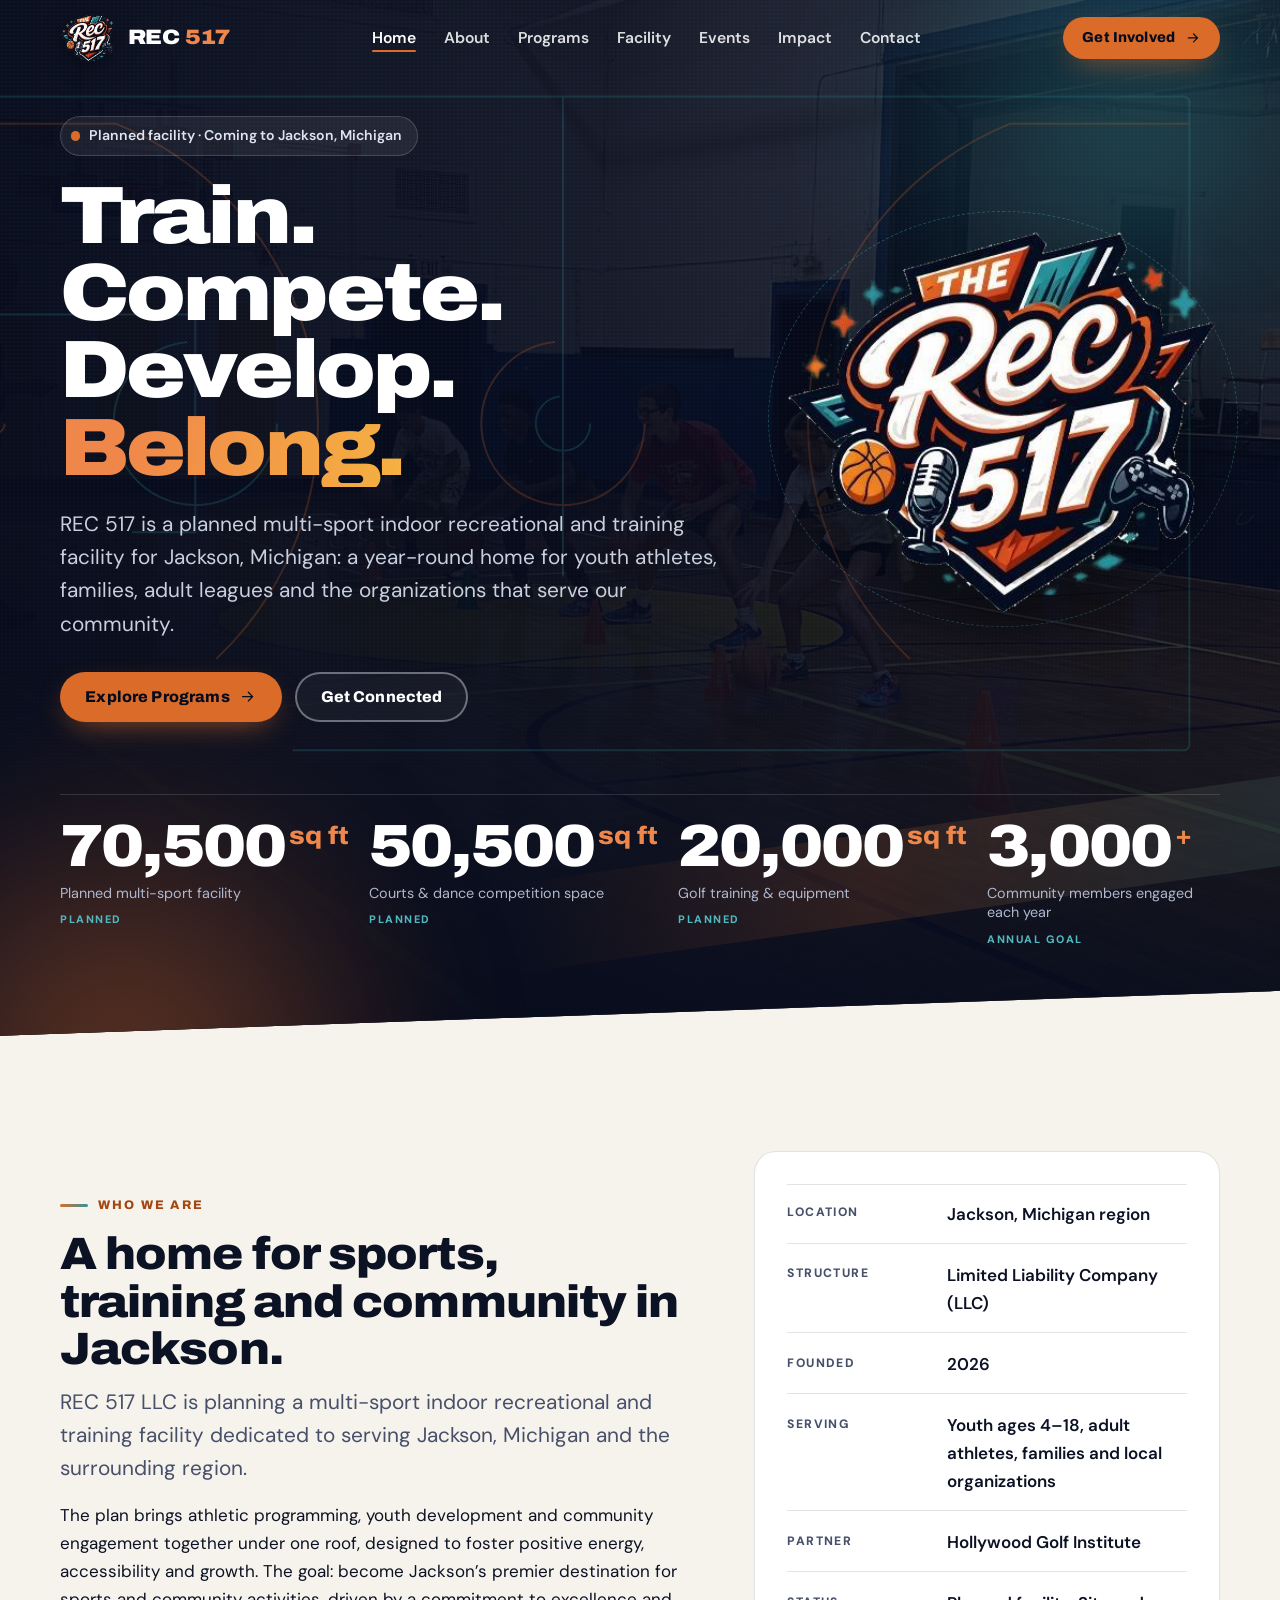
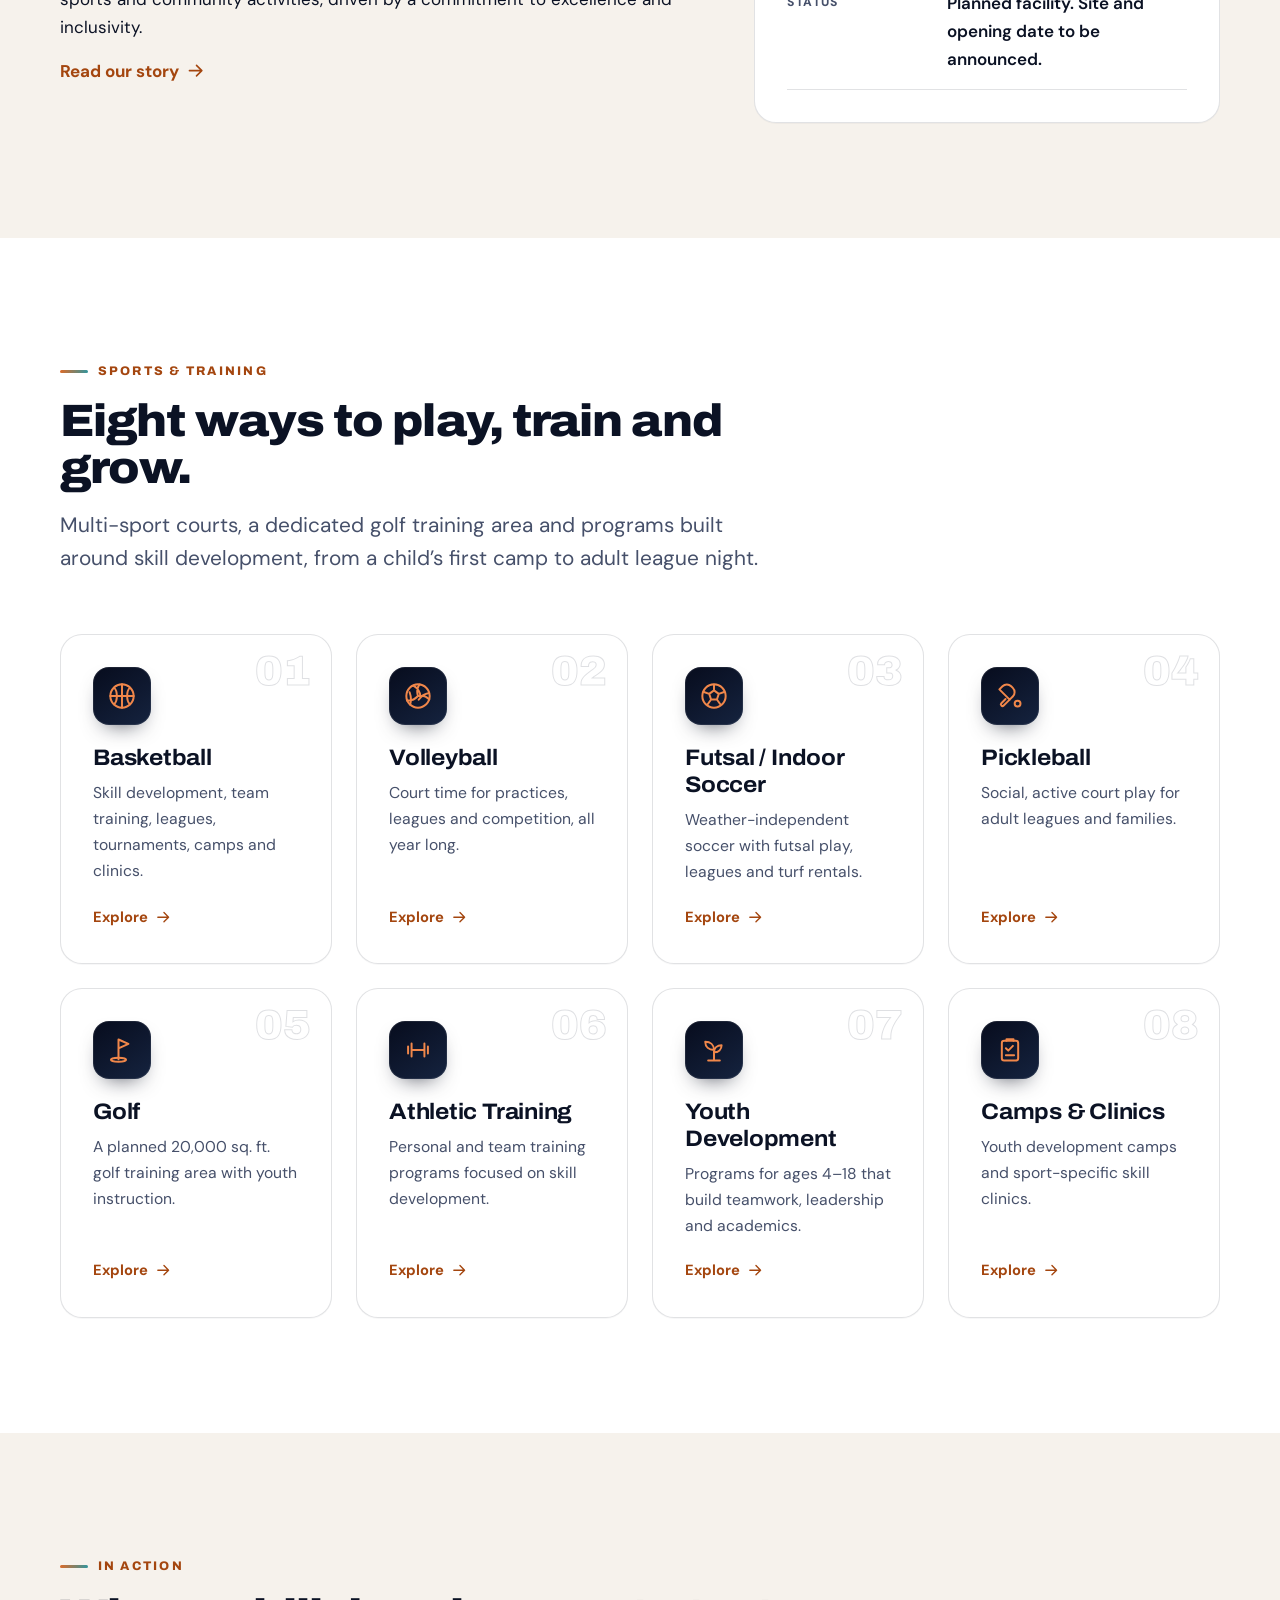
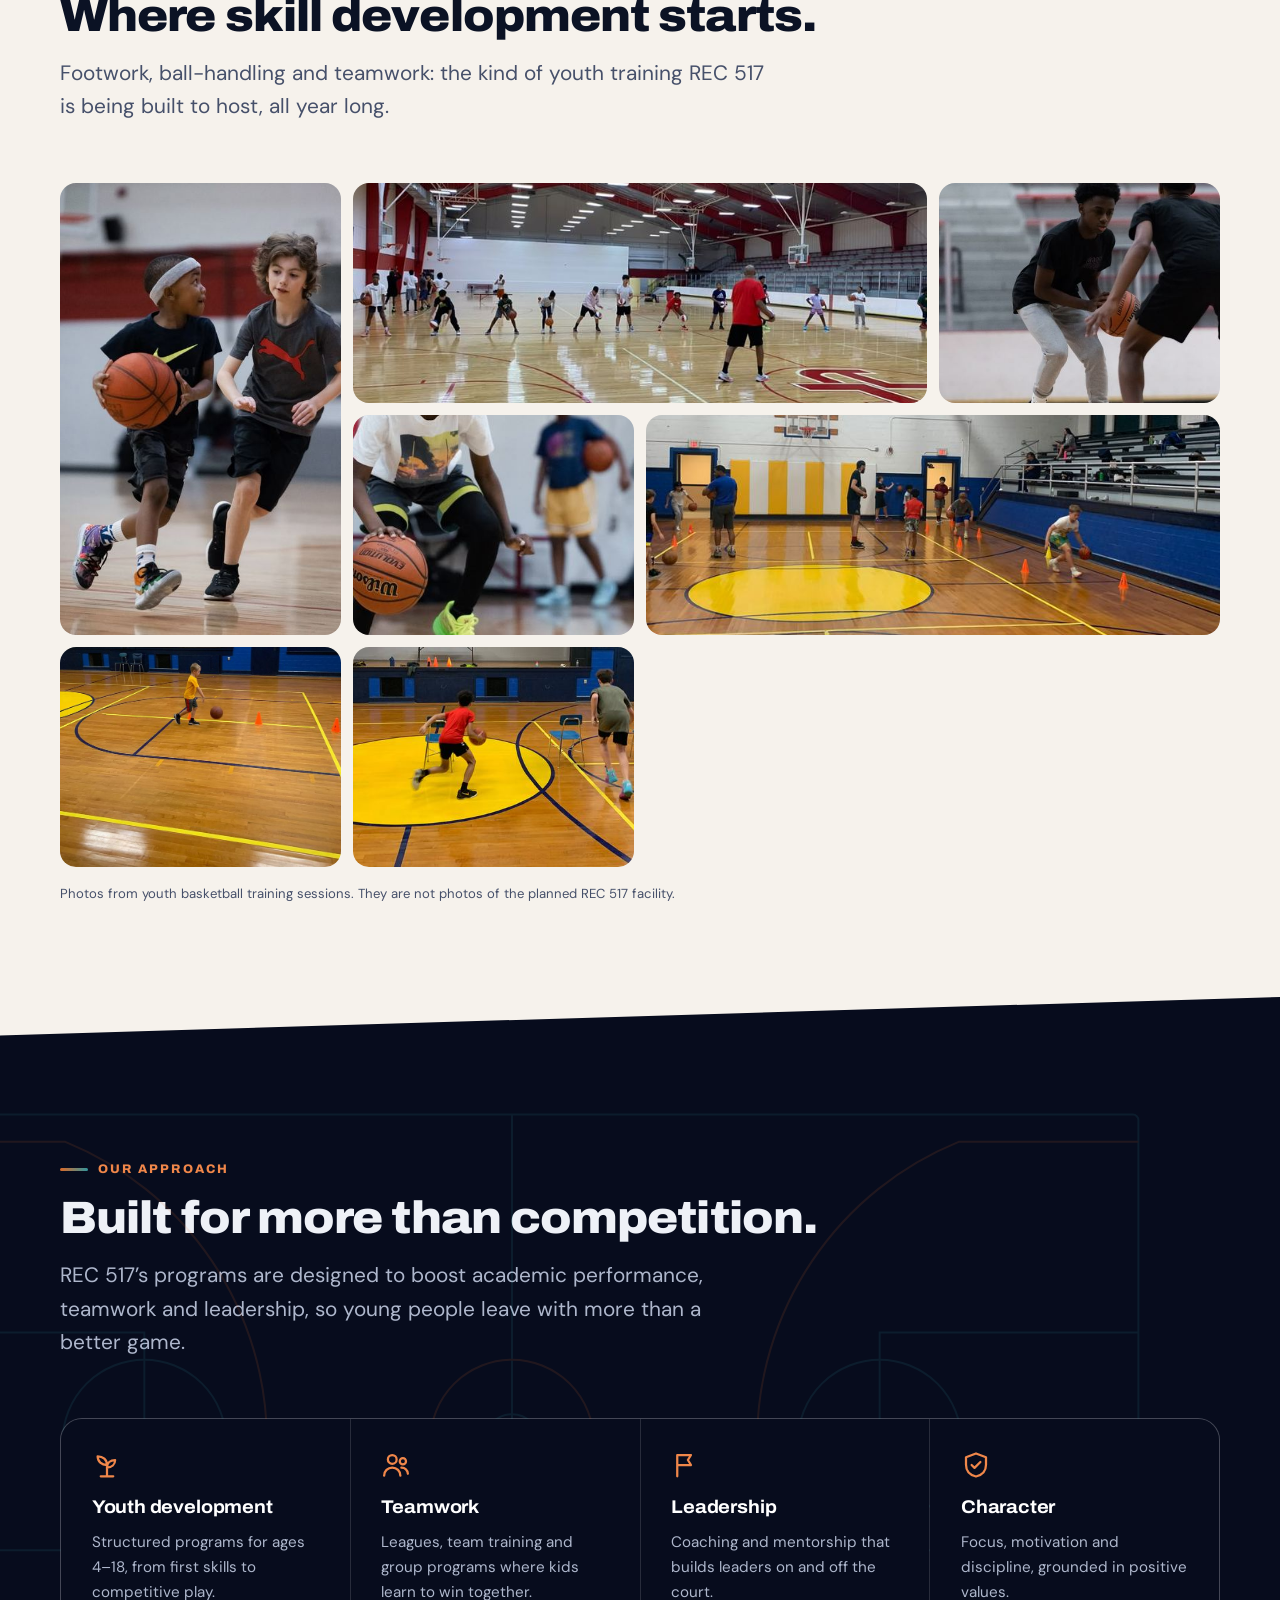
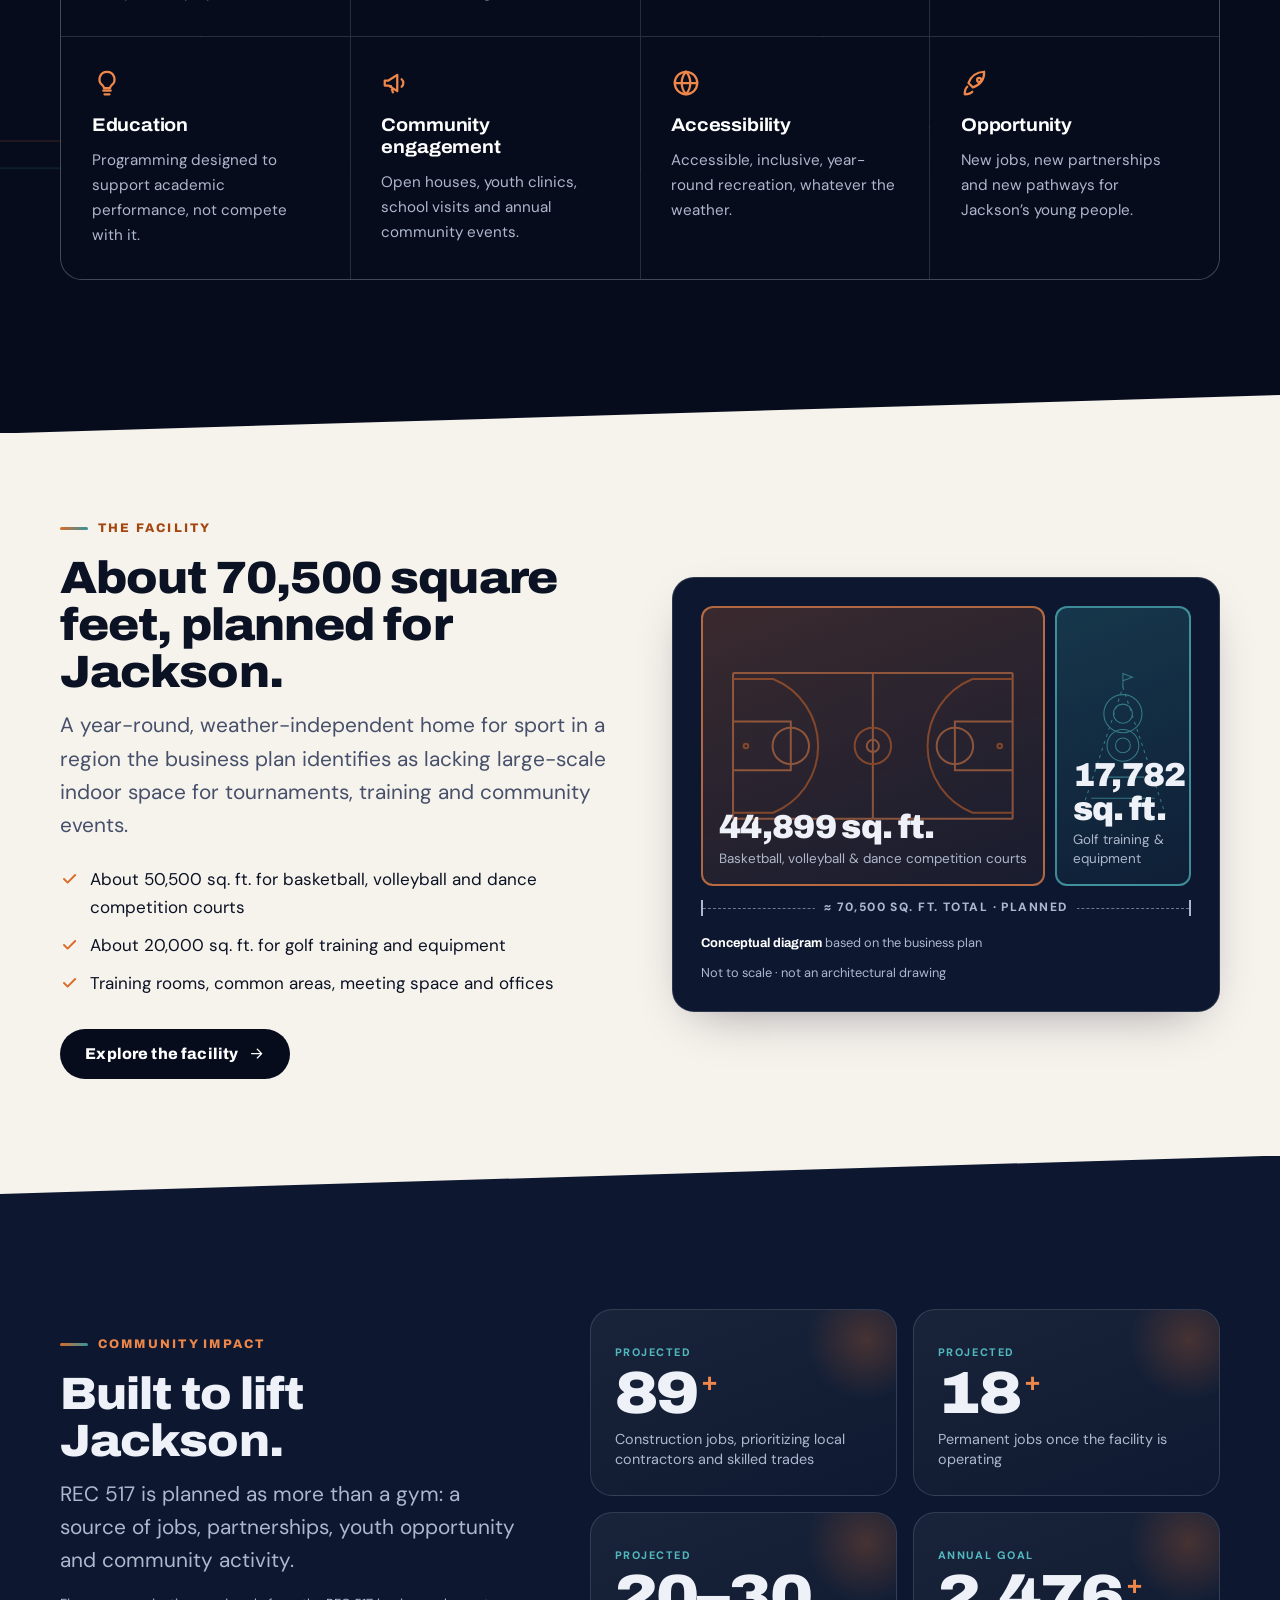
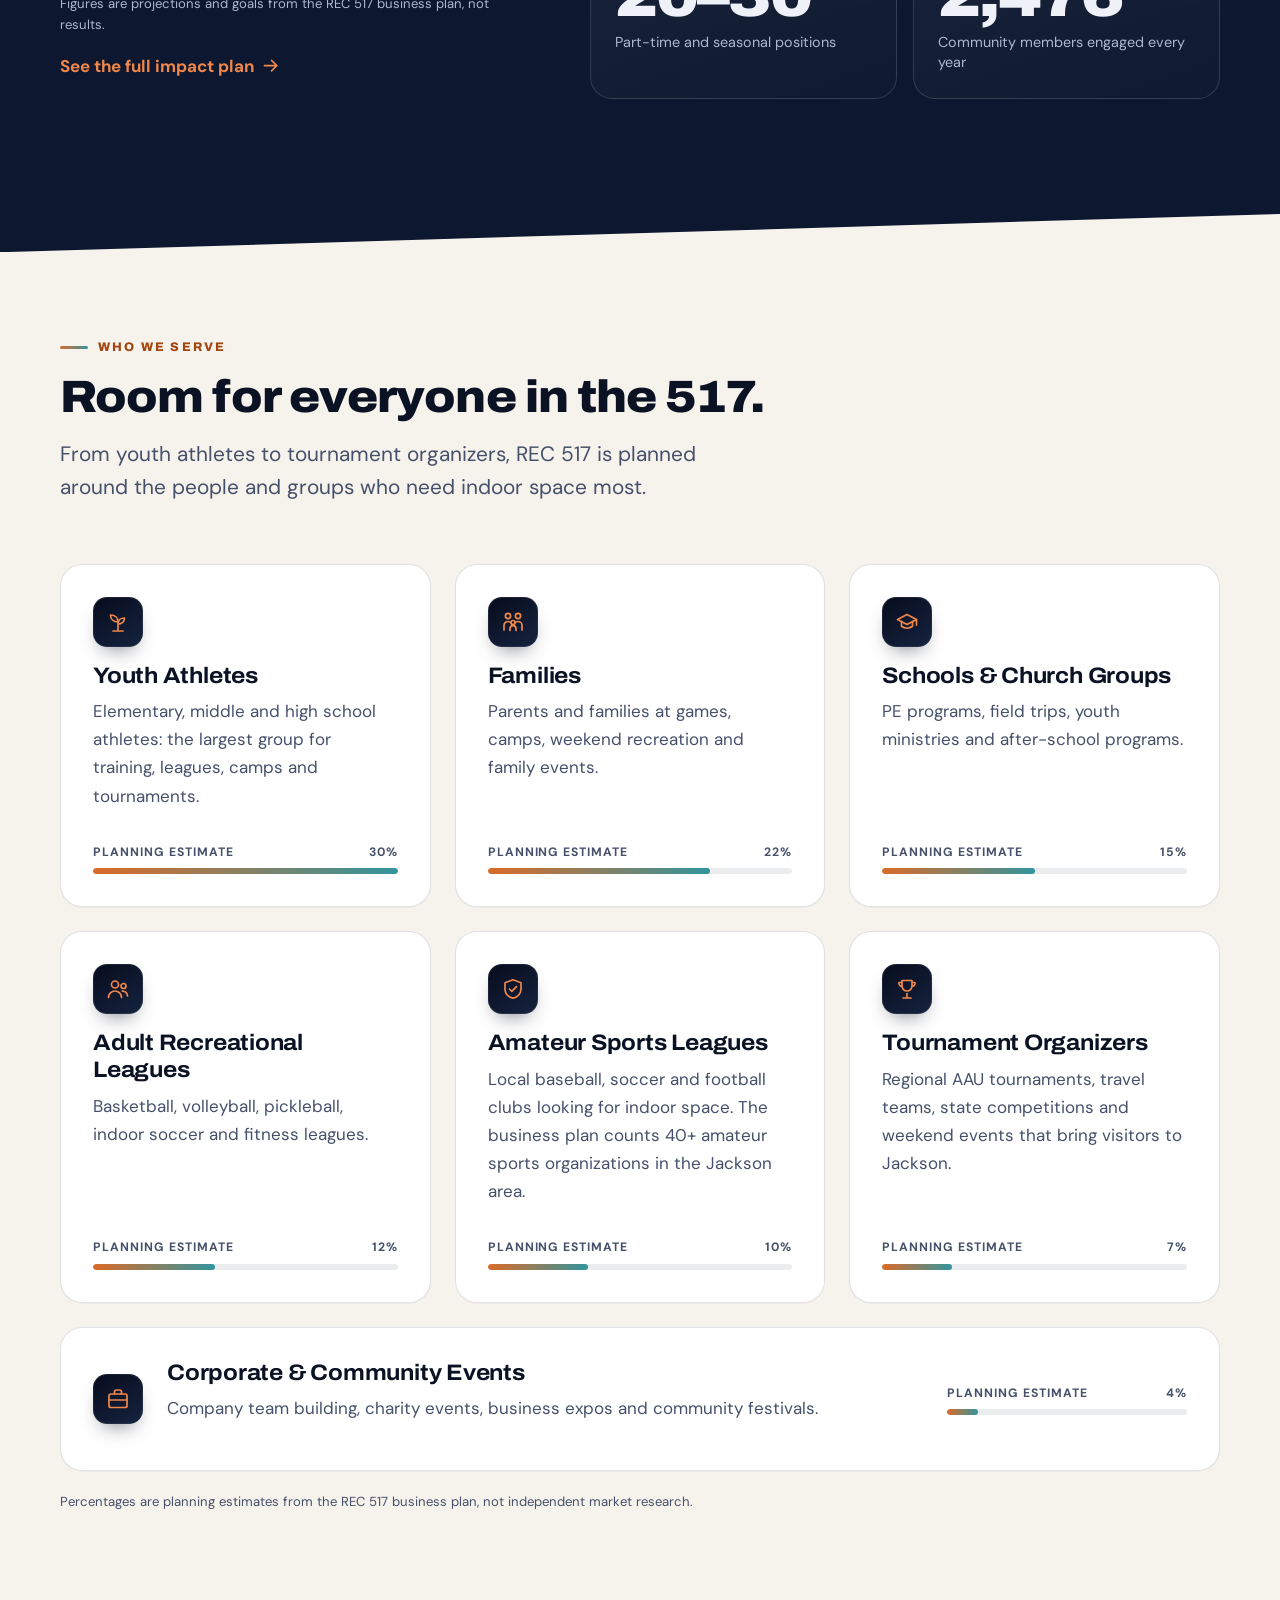
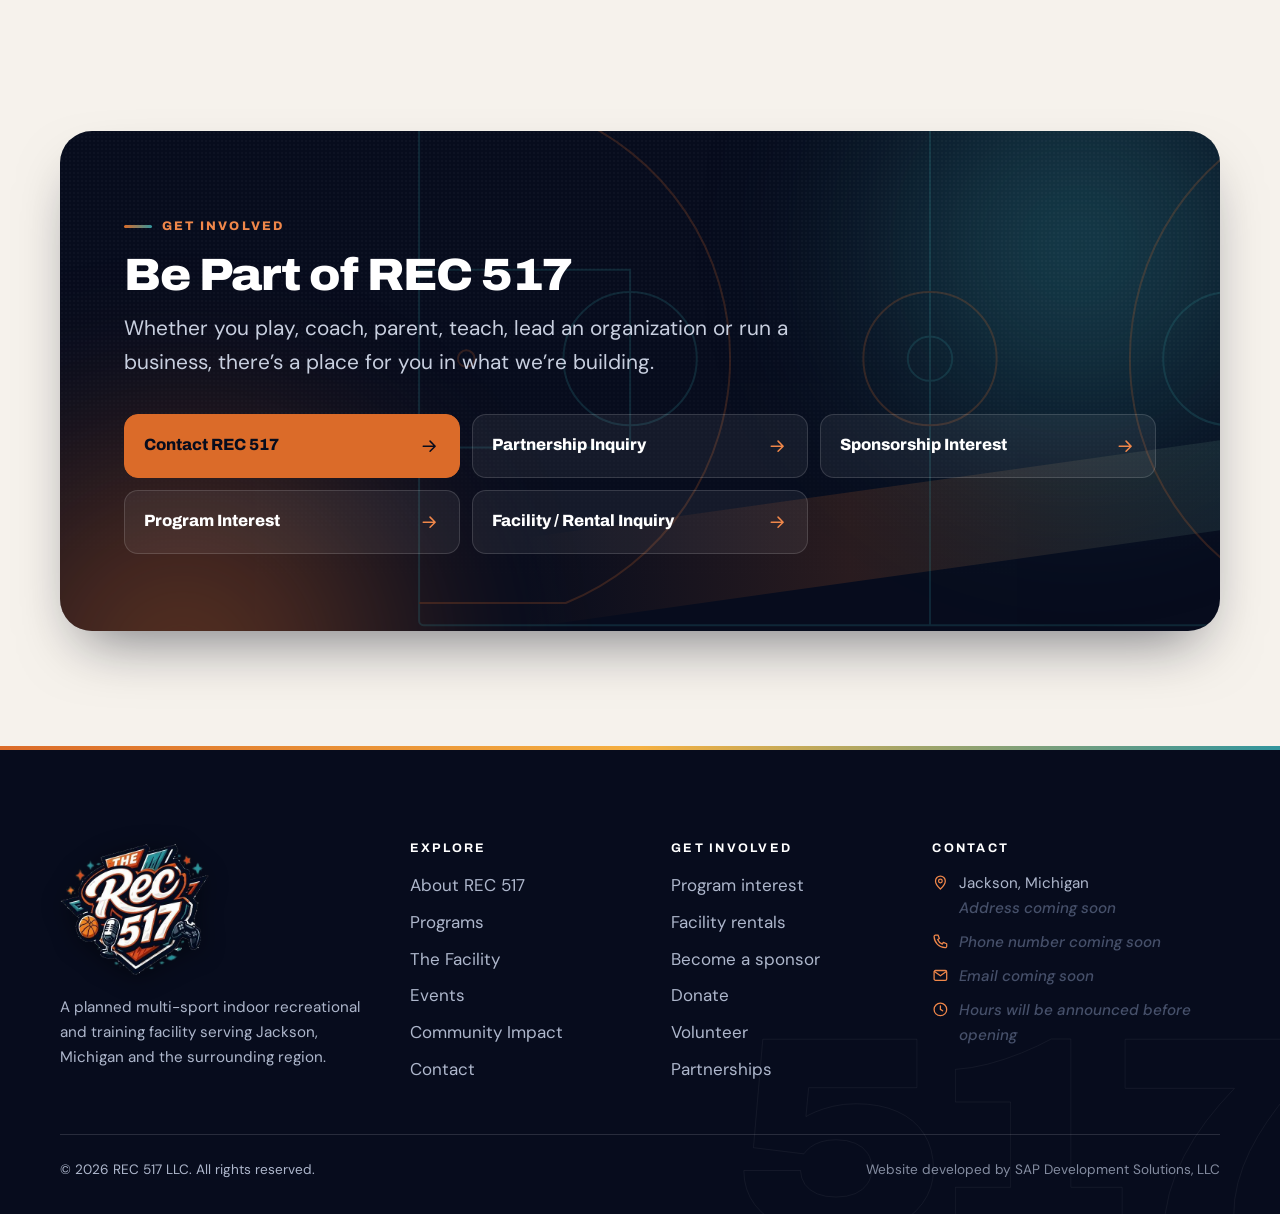
==== commit d913588c: "Add files via upload" ====
--- a/index.html
+++ b/index.html
@@ -69,11 +69,12 @@
           <li><a href="./about.html">About</a></li>
           <li><a href="./programs.html">Programs</a></li>
           <li><a href="./facility.html">Facility</a></li>
+          <li><a href="./events.html">Events</a></li>
           <li><a href="./impact.html">Impact</a></li>
           <li><a href="./contact.html">Contact</a></li>
         </ul>
       </nav>
-      <a class="btn btn-primary btn-sm header-cta" href="./contact.html">Get Involved<svg class="icon icon-arrow" viewBox="0 0 24 24" aria-hidden="true" focusable="false"><path d="M5 12h14M13 6l6 6-6 6"/></svg></a>
+      <a class="btn btn-primary btn-sm header-cta" href="./involved.html">Get Involved<svg class="icon icon-arrow" viewBox="0 0 24 24" aria-hidden="true" focusable="false"><path d="M5 12h14M13 6l6 6-6 6"/></svg></a>
       <button type="button" class="menu-toggle" aria-expanded="false" aria-controls="mobile-menu" aria-label="Open menu">
         <span class="bars" aria-hidden="true"><span></span><span></span><span></span></span>
       </button>
@@ -87,12 +88,13 @@
         <li><a class="m-link" href="./about.html">About<svg class="icon" viewBox="0 0 24 24" aria-hidden="true" focusable="false"><path d="M5 12h14M13 6l6 6-6 6"/></svg></a></li>
         <li><a class="m-link" href="./programs.html">Programs<svg class="icon" viewBox="0 0 24 24" aria-hidden="true" focusable="false"><path d="M5 12h14M13 6l6 6-6 6"/></svg></a></li>
         <li><a class="m-link" href="./facility.html">Facility<svg class="icon" viewBox="0 0 24 24" aria-hidden="true" focusable="false"><path d="M5 12h14M13 6l6 6-6 6"/></svg></a></li>
+        <li><a class="m-link" href="./events.html">Events<svg class="icon" viewBox="0 0 24 24" aria-hidden="true" focusable="false"><path d="M5 12h14M13 6l6 6-6 6"/></svg></a></li>
         <li><a class="m-link" href="./impact.html">Impact<svg class="icon" viewBox="0 0 24 24" aria-hidden="true" focusable="false"><path d="M5 12h14M13 6l6 6-6 6"/></svg></a></li>
         <li><a class="m-link" href="./contact.html">Contact<svg class="icon" viewBox="0 0 24 24" aria-hidden="true" focusable="false"><path d="M5 12h14M13 6l6 6-6 6"/></svg></a></li>
       </ul>
     </nav>
     <div class="m-foot">
-      <a class="btn btn-primary" href="./contact.html">Get Involved<svg class="icon icon-arrow" viewBox="0 0 24 24" aria-hidden="true" focusable="false"><path d="M5 12h14M13 6l6 6-6 6"/></svg></a>
+      <a class="btn btn-primary" href="./involved.html">Get Involved<svg class="icon icon-arrow" viewBox="0 0 24 24" aria-hidden="true" focusable="false"><path d="M5 12h14M13 6l6 6-6 6"/></svg></a>
       <p>Jackson, Michigan · Indoor sports, training &amp; community</p>
     </div>
   </div>
@@ -446,7 +448,7 @@
           <div class="inquiry-grid">
           <a class="inquiry featured" href="./contact.html?interest=general">Contact REC 517<svg class="icon" viewBox="0 0 24 24" aria-hidden="true" focusable="false"><path d="M5 12h14M13 6l6 6-6 6"/></svg></a>
           <a class="inquiry" href="./contact.html?interest=partnership">Partnership Inquiry<svg class="icon" viewBox="0 0 24 24" aria-hidden="true" focusable="false"><path d="M5 12h14M13 6l6 6-6 6"/></svg></a>
-          <a class="inquiry" href="./contact.html?interest=sponsorship">Sponsorship Interest<svg class="icon" viewBox="0 0 24 24" aria-hidden="true" focusable="false"><path d="M5 12h14M13 6l6 6-6 6"/></svg></a>
+          <a class="inquiry" href="./involved.html#sponsor">Sponsorship Interest<svg class="icon" viewBox="0 0 24 24" aria-hidden="true" focusable="false"><path d="M5 12h14M13 6l6 6-6 6"/></svg></a>
           <a class="inquiry" href="./contact.html?interest=youth">Program Interest<svg class="icon" viewBox="0 0 24 24" aria-hidden="true" focusable="false"><path d="M5 12h14M13 6l6 6-6 6"/></svg></a>
           <a class="inquiry" href="./contact.html?interest=rental">Facility / Rental Inquiry<svg class="icon" viewBox="0 0 24 24" aria-hidden="true" focusable="false"><path d="M5 12h14M13 6l6 6-6 6"/></svg></a>
           </div>
@@ -469,6 +471,7 @@
             <li><a href="./about.html">About REC 517</a></li>
             <li><a href="./programs.html">Programs</a></li>
             <li><a href="./facility.html">The Facility</a></li>
+            <li><a href="./events.html">Events</a></li>
             <li><a href="./impact.html">Community Impact</a></li>
             <li><a href="./contact.html">Contact</a></li>
           </ul>
@@ -478,7 +481,9 @@
           <ul>
             <li><a href="./contact.html?interest=youth">Program interest</a></li>
             <li><a href="./contact.html?interest=rental">Facility rentals</a></li>
-            <li><a href="./contact.html?interest=sponsorship">Sponsorships</a></li>
+            <li><a href="./involved.html#sponsor">Become a sponsor</a></li>
+            <li><a href="./involved.html#donate">Donate</a></li>
+            <li><a href="./involved.html#volunteer">Volunteer</a></li>
             <li><a href="./contact.html?interest=partnership">Partnerships</a></li>
           </ul>
           <ul class="footer-social" data-socials aria-label="Social media"></ul>
--- a/style.css
+++ b/style.css
@@ -630,3 +630,148 @@
 @media (min-width: 900px) { .value-grid.six { grid-template-columns: repeat(3, 1fr); } }
 .gallery { grid-auto-flow: dense; }
 .lightbox { background: rgba(4, 7, 18, .97); }
+
+/* ==========================================================================
+   Events, Get Involved and Admin (added Nov 2026)
+   ========================================================================== */
+.field.invalid input, .field.invalid select, .field.invalid textarea { border-color: #c0392b; }
+.field.invalid .error, fieldset.invalid .error { display: block; }
+.form-status.error { background: rgba(192, 57, 43, .08); border: 1px solid rgba(192, 57, 43, .4); color: #8c1d14; }
+.form-status a { color: inherit; }
+.empty-state { grid-column: 1 / -1; padding: 1.5rem 1.6rem; border-radius: var(--radius); border: 1.5px dashed rgba(11, 18, 36, .22); color: var(--ink-soft); }
+.empty-state p { margin: 0; } .empty-state a { color: var(--color-primary-ink); font-weight: 700; }
+.events-loading { color: var(--ink-soft); }
+
+/* event cards */
+.event-grid { display: grid; gap: clamp(1rem, 2vw, 1.5rem); grid-template-columns: repeat(auto-fill, minmax(min(100%, 330px), 1fr)); }
+.event-card { display: flex; flex-direction: column; background: var(--color-white); border: 1px solid var(--line-light); border-radius: var(--radius-lg); overflow: hidden; box-shadow: var(--shadow); }
+.section--white .event-card { background: var(--color-light); }
+.event-media { position: relative; aspect-ratio: 16 / 10; background: var(--color-dark-2); overflow: hidden; }
+.event-media img { width: 100%; height: 100%; object-fit: cover; transition: transform .5s var(--ease); }
+.event-card:hover .event-media img { transform: scale(1.04); }
+.event-ph { position: absolute; inset: 0; display: flex; align-items: center; justify-content: center; font-family: var(--font-display); font-weight: 900; font-size: 4rem; color: transparent; -webkit-text-stroke: 1.5px rgba(82, 184, 191, .45); font-stretch: 115%; }
+.date-badge { position: absolute; left: 1rem; top: 1rem; display: flex; flex-direction: column; align-items: center; min-width: 58px; padding: .4rem .5rem .5rem; border-radius: 12px; background: var(--color-primary); color: var(--color-dark); font-family: var(--font-display); font-weight: 900; font-size: 1.6rem; line-height: 1; box-shadow: 0 8px 20px -8px rgba(0,0,0,.5); }
+.date-badge b { font-size: .7rem; letter-spacing: .12em; text-transform: uppercase; margin-bottom: .2rem; }
+.photo-count { position: absolute; right: .8rem; bottom: .8rem; display: inline-flex; align-items: center; gap: .35rem; padding: .3rem .65rem; border-radius: 999px; background: rgba(7, 12, 29, .78); color: #fff; font-size: .8rem; font-weight: 700; }
+.photo-count .icon { width: 1em; height: 1em; }
+.event-body { display: flex; flex-direction: column; flex: 1; padding: 1.25rem 1.35rem 1.4rem; }
+.event-body h3 { margin-bottom: .6rem; }
+.event-meta { display: grid; gap: .3rem; margin-bottom: .9rem; color: var(--ink-soft); font-size: .93rem; }
+.event-meta li { display: flex; gap: .5rem; align-items: flex-start; }
+.event-meta .icon { margin-top: .2rem; color: var(--color-secondary-ink); width: 1.05em; height: 1.05em; }
+.event-body p { color: var(--ink-soft); }
+.event-actions { margin-top: auto; display: flex; flex-wrap: wrap; gap: .6rem; padding-top: .4rem; }
+
+/* gallery + lightbox */
+.ev-gallery { width: min(1100px, calc(100vw - 2rem)); max-height: calc(100vh - 2rem); padding: 0; border: 0; border-radius: var(--radius-lg); background: var(--color-light); color: var(--ink); box-shadow: var(--shadow-lift); }
+.ev-gallery::backdrop { background: rgba(7, 12, 29, .82); }
+.gallery-head { position: sticky; top: 0; z-index: 2; display: flex; justify-content: space-between; gap: 1rem; align-items: flex-start; padding: 1.1rem 1.3rem; background: var(--color-dark); color: #fff; }
+.gallery-head h2 { font-size: clamp(1.3rem, 2.5vw, 1.9rem); margin: 0 0 .25rem; }
+.gallery-meta { margin: 0; color: var(--on-dark-soft); font-size: .92rem; }
+.gallery-close, .lb-close { flex: none; width: 46px; height: 46px; border-radius: 50%; border: 1px solid rgba(255,255,255,.3); background: rgba(255,255,255,.08); color: #fff; font-size: 1.8rem; line-height: 1; }
+.gallery-close:hover, .lb-close:hover { background: var(--color-primary); color: var(--color-dark); }
+.gallery-body { padding: 1.2rem 1.3rem 1.5rem; }
+.gallery-details p { max-width: 50rem; color: var(--ink-soft); }
+.thumb-grid { display: grid; gap: .5rem; grid-template-columns: repeat(auto-fill, minmax(min(46%, 170px), 1fr)); }
+.thumb { display: block; width: 100%; padding: 0; border: 0; border-radius: 10px; overflow: hidden; aspect-ratio: 1; background: var(--color-dark-3); }
+.thumb img { width: 100%; height: 100%; object-fit: cover; transition: transform .35s var(--ease), opacity .2s; }
+.thumb:hover img { transform: scale(1.05); }
+.lightbox { position: fixed; inset: 0; z-index: 300; display: flex; align-items: center; justify-content: center; background: #05070e; padding: 3.5rem .5rem; }
+.lightbox[hidden] { display: none; }
+.lb-fig { margin: 0; max-width: 100%; max-height: 100%; display: flex; flex-direction: column; align-items: center; }
+.lb-fig img { max-width: 100%; max-height: calc(100vh - 9rem); object-fit: contain; border-radius: 6px; }
+.lb-fig figcaption { margin-top: .75rem; color: #eef1f7; text-align: center; max-width: 46rem; }
+.lb-close { position: absolute; right: 1rem; top: .75rem; }
+.lb-nav { position: absolute; top: 50%; transform: translateY(-50%); width: 52px; height: 52px; border-radius: 50%; border: 1px solid rgba(255,255,255,.3); background: rgba(7,12,29,.6); color: #fff; font-size: 2.2rem; line-height: 1; }
+.lb-nav:hover { background: var(--color-primary); color: var(--color-dark); }
+.lb-prev { left: .75rem; } .lb-next { right: .75rem; }
+.lb-count { position: absolute; left: 1rem; top: 1.15rem; margin: 0; color: #c9d0de; font-weight: 700; font-size: .9rem; }
+
+/* get involved */
+.path-grid { display: grid; gap: 1rem; grid-template-columns: repeat(auto-fit, minmax(min(100%, 260px), 1fr)); }
+.path-card { display: flex; flex-direction: column; padding: clamp(1.3rem, 2.5vw, 1.9rem); border-radius: var(--radius-lg); background: var(--color-white); border: 1px solid var(--line-light); box-shadow: var(--shadow); text-decoration: none; color: inherit; transition: transform .3s var(--ease), box-shadow .3s; }
+.path-card:hover { transform: translateY(-4px); box-shadow: var(--shadow-lift); }
+.path-card h2 { font-size: var(--fs-h3); margin: .9rem 0 .5rem; }
+.path-card p { color: var(--ink-soft); }
+.path-card .link-arrow { margin-top: auto; }
+.inv-section { scroll-margin-top: calc(var(--header-h) + 8px); }
+.inv-grid { display: grid; grid-template-columns: minmax(0, 1fr); gap: clamp(1.75rem, 4vw, 3.5rem); align-items: start; }
+@media (min-width: 960px) { .inv-grid { grid-template-columns: minmax(0, .9fr) minmax(0, 1.1fr); } }
+.section--white .form-card { background: var(--color-light); }
+.form-card > h3 { margin-bottom: .4rem; }
+.checks { border: 0; padding: 0; margin: 0; min-width: 0; }
+.checks legend, fieldset.field legend { font-weight: 700; font-size: .92rem; margin-bottom: .5rem; padding: 0; }
+fieldset.field { border: 0; padding: 0; margin: 0; min-width: 0; }
+.check-grid { display: grid; gap: .5rem; grid-template-columns: repeat(auto-fill, minmax(min(100%, 210px), 1fr)); }
+.check { display: flex; gap: .65rem; align-items: flex-start; min-height: 44px; padding: .65rem .8rem; border-radius: 12px; border: 1.5px solid rgba(11, 18, 36, .16); background: #fff; cursor: pointer; font-weight: 600; font-size: .95rem; line-height: 1.35; }
+.check input { flex: none; width: 1.2rem; height: 1.2rem; margin: .05rem 0 0; accent-color: var(--color-primary-ink); }
+.check:has(input:checked) { border-color: var(--color-secondary); background: rgba(50, 149, 157, .08); }
+.check.consent { border: 0; padding: 0; background: none; min-height: 0; }
+.give-box { margin: 1.5rem 0 .5rem; }
+.give-note { margin-top: 1rem; }
+.inv-done { text-align: center; padding: 1rem 0; }
+.inv-done .card-icon { margin: 0 auto 1rem; }
+.inv-done .ref { white-space: nowrap; font-family: var(--font-display); }
+.inv-done:focus { outline: none; }
+
+/* admin */
+.admin { padding-top: clamp(2.5rem, 5vw, 4rem); }
+.admin-card { background: var(--color-white); border: 1px solid var(--line-light); border-radius: var(--radius-lg); padding: clamp(1.1rem, 3vw, 2rem); box-shadow: var(--shadow); margin-bottom: 1.5rem; }
+[data-view="signin"], [data-view="newpass"], [data-view="denied"] { max-width: 520px; }
+.admin-bar { display: flex; flex-wrap: wrap; gap: .75rem 1.5rem; justify-content: space-between; align-items: center; margin-bottom: 1rem; }
+.admin-tabs { display: inline-flex; padding: 4px; border-radius: 999px; background: var(--color-white); border: 1px solid var(--line-light); }
+.admin-tabs button { min-height: 44px; padding: 0 1.2rem; border: 0; border-radius: 999px; background: none; font-weight: 800; font-family: var(--font-display); color: var(--ink); }
+.admin-tabs button[aria-selected="true"] { background: var(--color-dark); color: #fff; }
+.badge { display: inline-block; margin-left: .3rem; padding: .1rem .5rem; border-radius: 999px; background: #c0392b; color: #fff; font-size: .72rem; vertical-align: middle; }
+.admin-who { margin: 0; color: var(--ink-soft); font-size: .9rem; overflow-wrap: anywhere; }
+.linklike { border: 0; background: none; padding: .5rem 0; min-height: 44px; color: var(--color-primary-ink); font-weight: 700; text-decoration: underline; }
+.back { margin-bottom: .5rem; }
+.admin-row-head { display: flex; flex-wrap: wrap; gap: .75rem; justify-content: space-between; align-items: center; margin: 1rem 0; }
+.admin-row-head h2 { margin: 0; }
+.admin-list { display: grid; gap: .6rem; }
+.admin-item { width: 100%; display: flex; align-items: center; gap: .9rem; padding: .7rem .9rem; border-radius: var(--radius); border: 1px solid var(--line-light); background: var(--color-white); text-align: left; }
+.admin-item:hover { border-color: var(--color-secondary); }
+.admin-item img, .admin-thumb-ph { flex: none; width: 64px; height: 64px; border-radius: 10px; object-fit: cover; background: var(--color-dark-2); }
+.admin-thumb-ph { display: flex; align-items: center; justify-content: center; color: var(--color-secondary-hi); font-weight: 900; font-family: var(--font-display); }
+.admin-item-main { flex: 1; min-width: 0; display: grid; gap: .15rem; }
+.admin-item-main strong { overflow-wrap: anywhere; }
+.admin-item-main span { color: var(--ink-soft); font-size: .86rem; }
+.pill { flex: none; padding: .25rem .65rem; border-radius: 999px; font-size: .75rem; font-weight: 800; }
+.pill-live, .pill-contacted { background: rgba(46, 160, 67, .12); color: #185c28; }
+.pill-draft, .pill-closed { background: rgba(11, 18, 36, .08); color: var(--ink-soft); }
+.pill-new { background: rgba(192, 57, 43, .1); color: #8c1d14; }
+.kind-tag { flex: none; display: inline-block; padding: .25rem .6rem; border-radius: 8px; font-size: .72rem; font-weight: 800; letter-spacing: .06em; text-transform: uppercase; margin: 0; }
+.kind-sponsor { background: rgba(219, 107, 41, .14); color: var(--color-primary-ink); }
+.kind-donate { background: rgba(245, 176, 65, .2); color: #6e4a07; }
+.kind-volunteer { background: rgba(50, 149, 157, .14); color: var(--color-secondary-ink); }
+.rq-dl { display: grid; grid-template-columns: minmax(7rem, max-content) 1fr; gap: .45rem 1rem; margin: 1rem 0 0; }
+.rq-dl dt { font-weight: 700; color: var(--ink-soft); font-size: .9rem; }
+.rq-dl dd { margin: 0; overflow-wrap: anywhere; }
+@media (max-width: 520px) { .rq-dl { grid-template-columns: 1fr; } .rq-dl dd { margin-bottom: .5rem; } }
+.danger { border-color: #b3261e !important; color: #b3261e !important; }
+.dropzone { border: 2px dashed rgba(50, 149, 157, .5); border-radius: var(--radius); padding: 1.1rem 1.2rem; background: rgba(50, 149, 157, .05); transition: background-color .2s, border-color .2s; }
+.dropzone.over { background: rgba(50, 149, 157, .14); border-color: var(--color-secondary); }
+.file-btn { position: relative; overflow: hidden; }
+.file-btn input { position: absolute; inset: 0; opacity: 0; cursor: pointer; font-size: 0; }
+.file-btn:focus-within { outline: 3px solid var(--color-accent); outline-offset: 3px; }
+.camera-btn { display: none; }
+@media (hover: none) and (pointer: coarse) { .camera-btn { display: inline-flex; } .desktop-only { display: none; } }
+.upload-queue { margin-top: 1rem; }
+.progress { height: 10px; border-radius: 10px; background: rgba(11, 18, 36, .08); overflow: hidden; }
+.progress span { display: block; height: 100%; width: 0; background: linear-gradient(90deg, var(--color-primary), var(--color-secondary)); transition: width .3s; }
+.photo-admin-grid { display: grid; gap: .8rem; margin-top: 1.2rem; grid-template-columns: repeat(auto-fill, minmax(min(100%, 150px), 1fr)); }
+@media (max-width: 520px) { .photo-admin-grid { gap: .5rem; } .photo-btns { grid-template-columns: repeat(2, 1fr); } }
+.photo-admin { position: relative; display: grid; gap: .45rem; padding: .5rem; border-radius: 12px; border: 1px solid var(--line-light); background: var(--color-light); }
+.photo-admin.is-cover { border-color: var(--color-primary); box-shadow: 0 0 0 2px rgba(219, 107, 41, .35); }
+.photo-admin img { width: 100%; aspect-ratio: 4 / 3; object-fit: cover; border-radius: 8px; background: var(--color-dark-3); }
+.cover-tag { position: absolute; left: .9rem; top: .9rem; padding: .15rem .5rem; border-radius: 6px; background: var(--color-primary); color: var(--color-dark); font-size: .72rem; font-weight: 800; }
+.photo-admin .cap { width: 100%; min-height: 44px; padding: .5rem .65rem; border-radius: 8px; border: 1.5px solid rgba(11, 18, 36, .2); background: #fff; font-size: .9rem; }
+.photo-btns { display: grid; grid-template-columns: repeat(4, 1fr); gap: .35rem; }
+.photo-btns button { min-height: 44px; border-radius: 8px; border: 1.5px solid rgba(11, 18, 36, .2); background: #fff; font-size: 1.1rem; font-weight: 700; }
+.photo-btns button:disabled { opacity: .35; cursor: default; }
+.photo-btns button:not(:disabled):hover { border-color: var(--color-secondary); }
+.notice code { font-size: .9em; }
+.inv-grid .form-grid > *, .inv-grid .form-card { min-width: 0; }
+.inv-grid .form-grid { grid-template-columns: minmax(0, 1fr); }
+@media (min-width: 640px) { .inv-grid .form-grid.two { grid-template-columns: repeat(2, minmax(0, 1fr)); } }
+.inv-form button[type="submit"] { max-width: 100%; white-space: normal; text-align: center; }
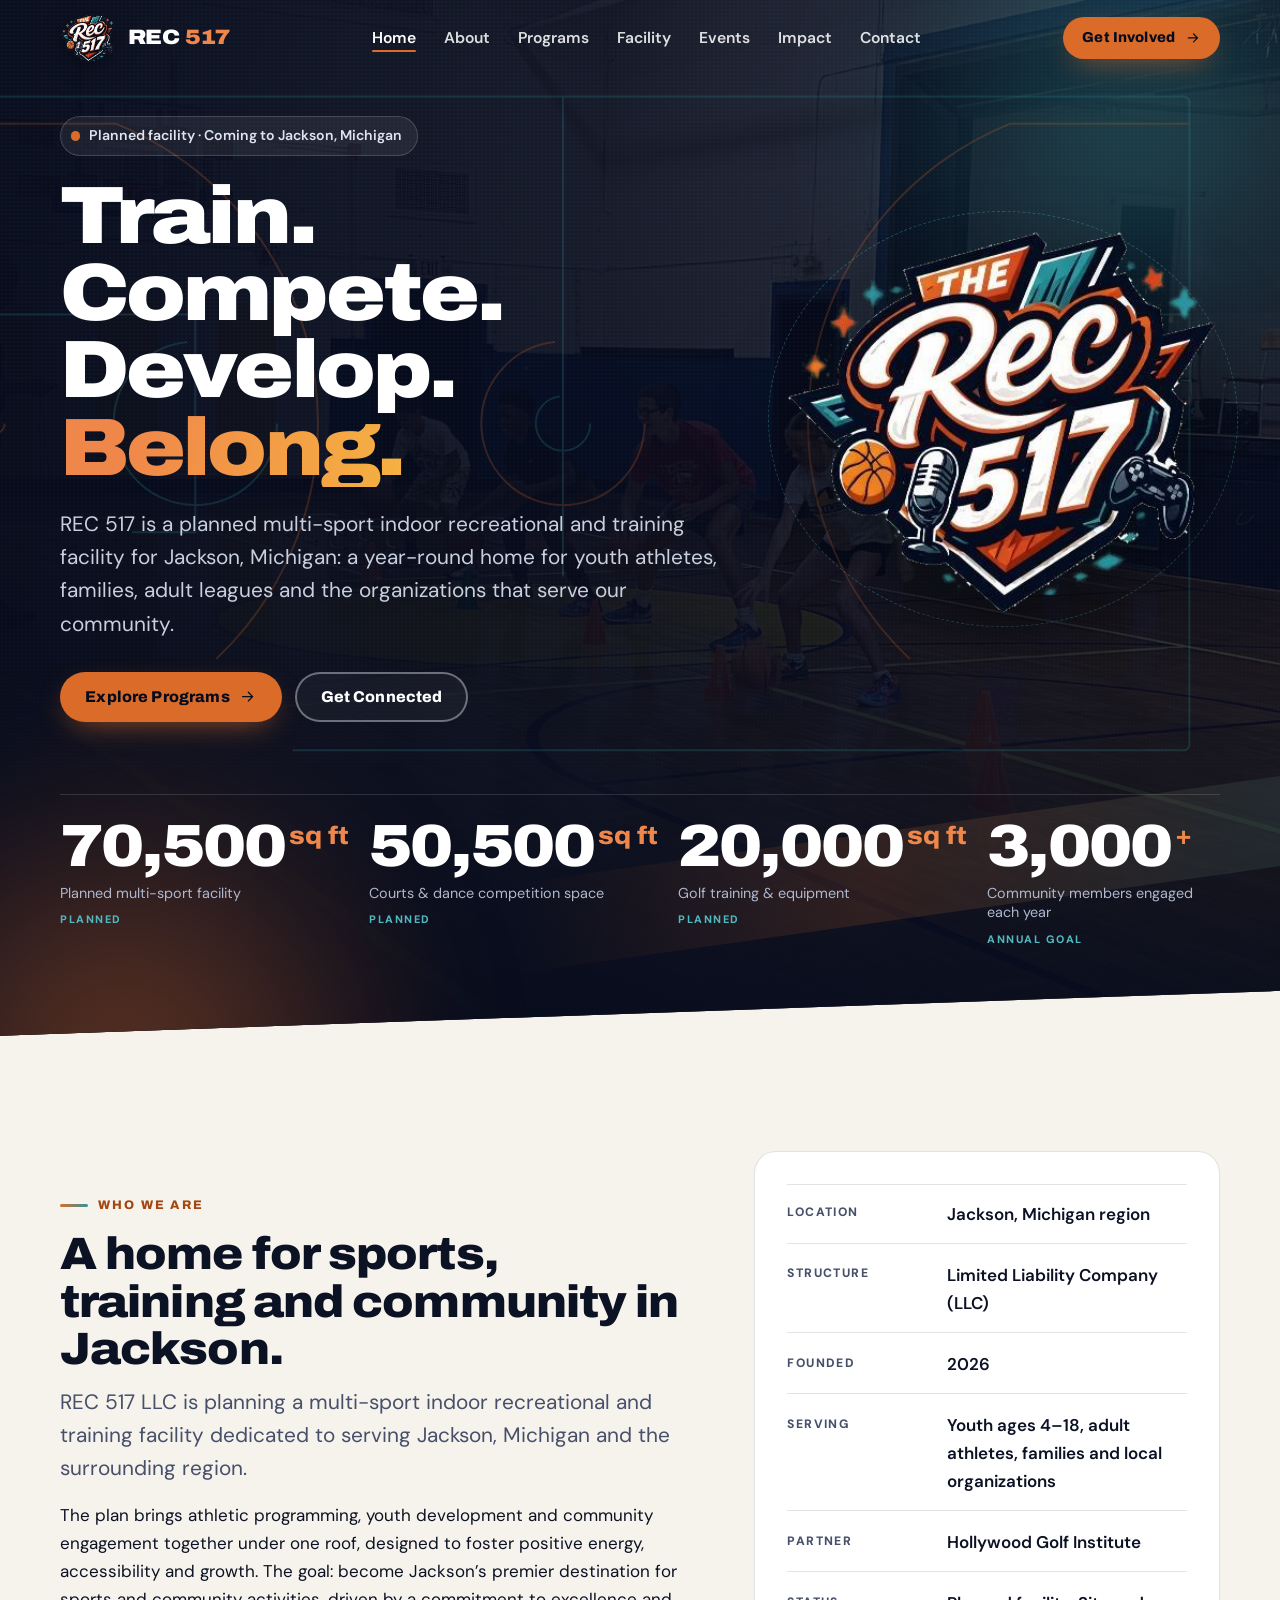
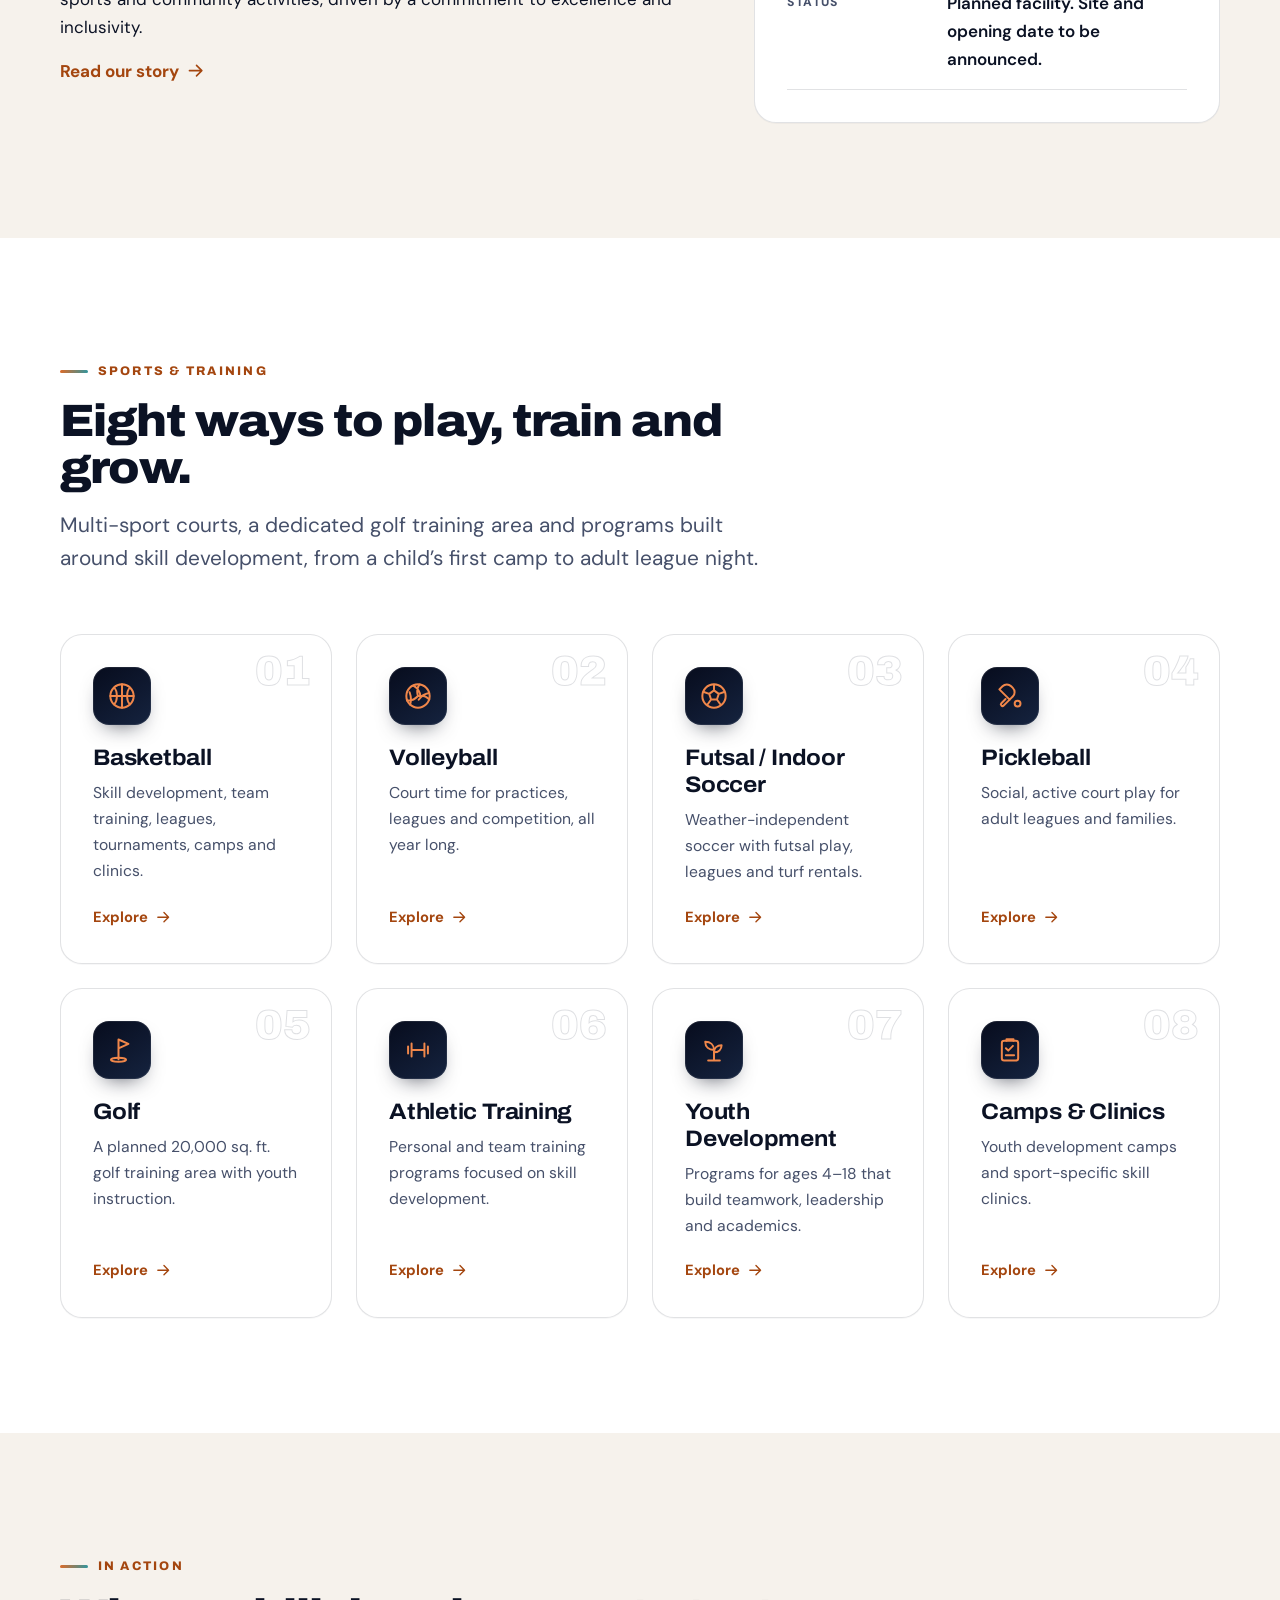
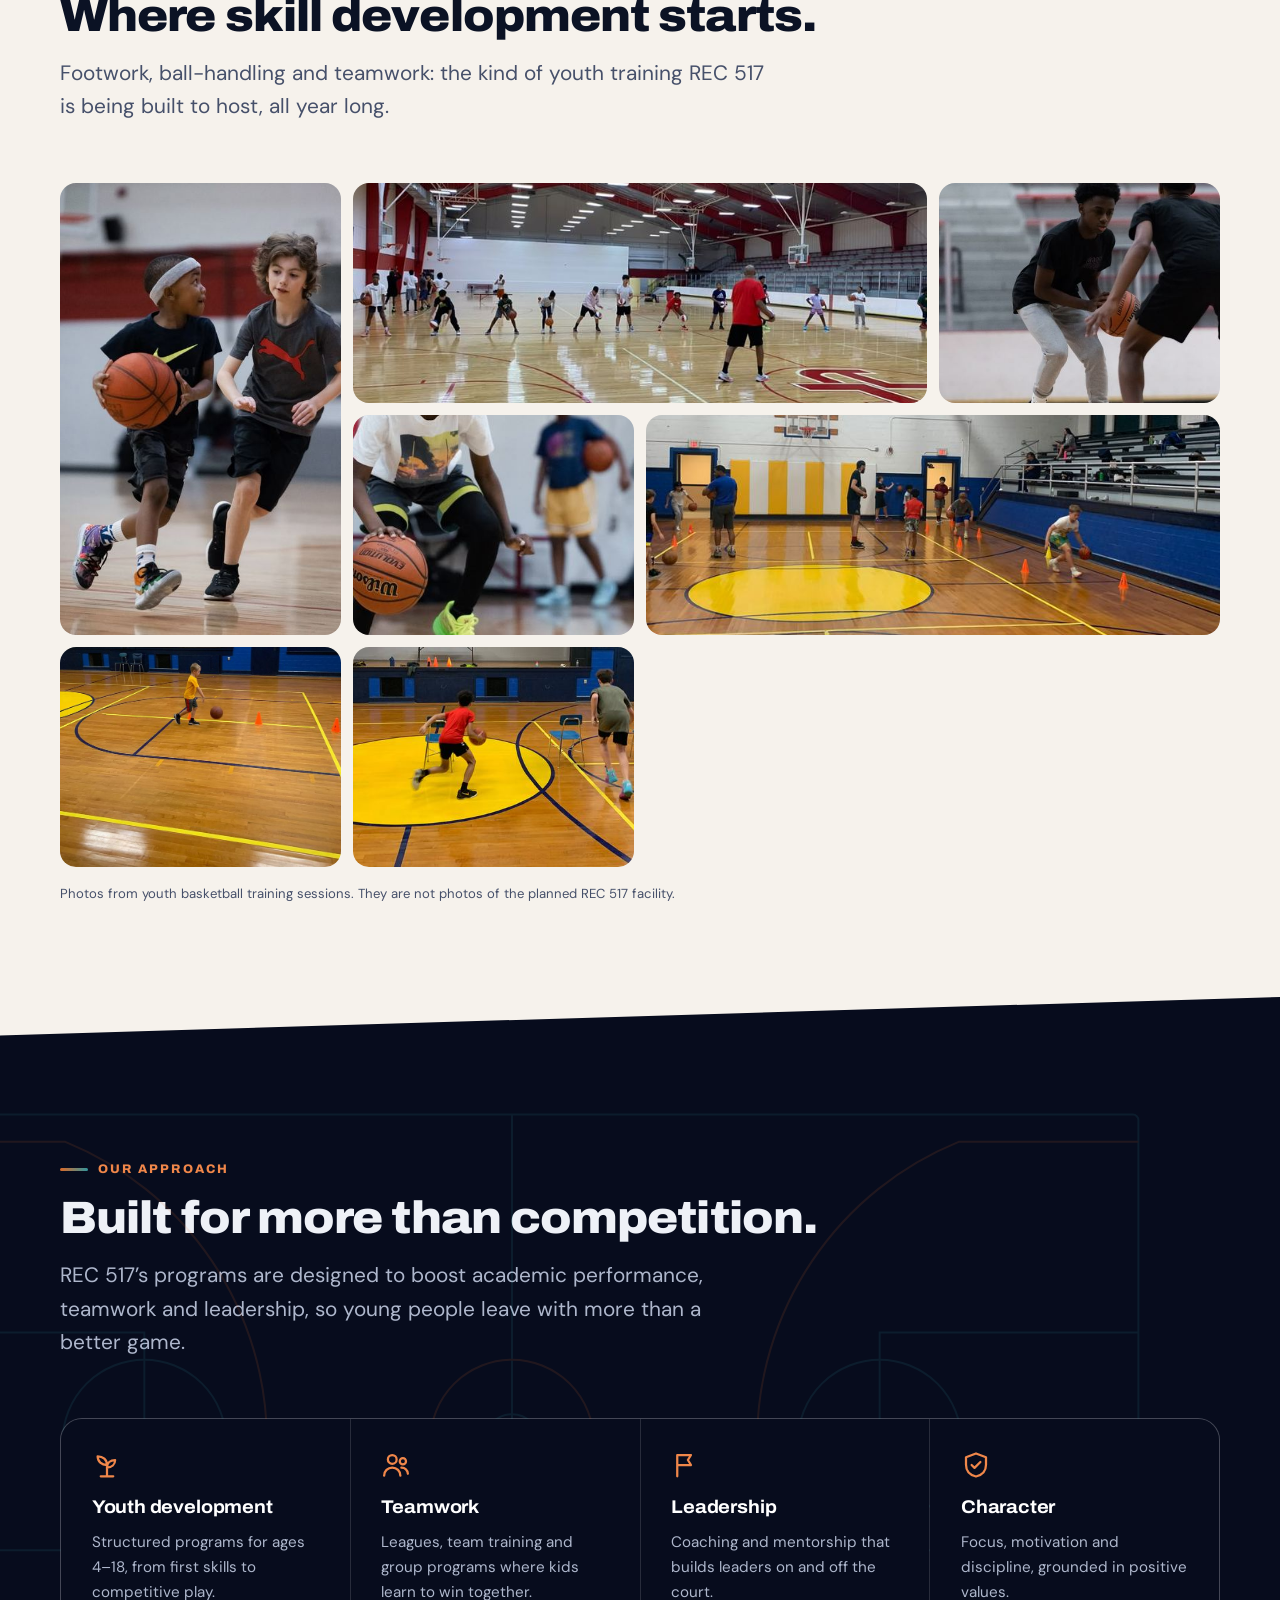
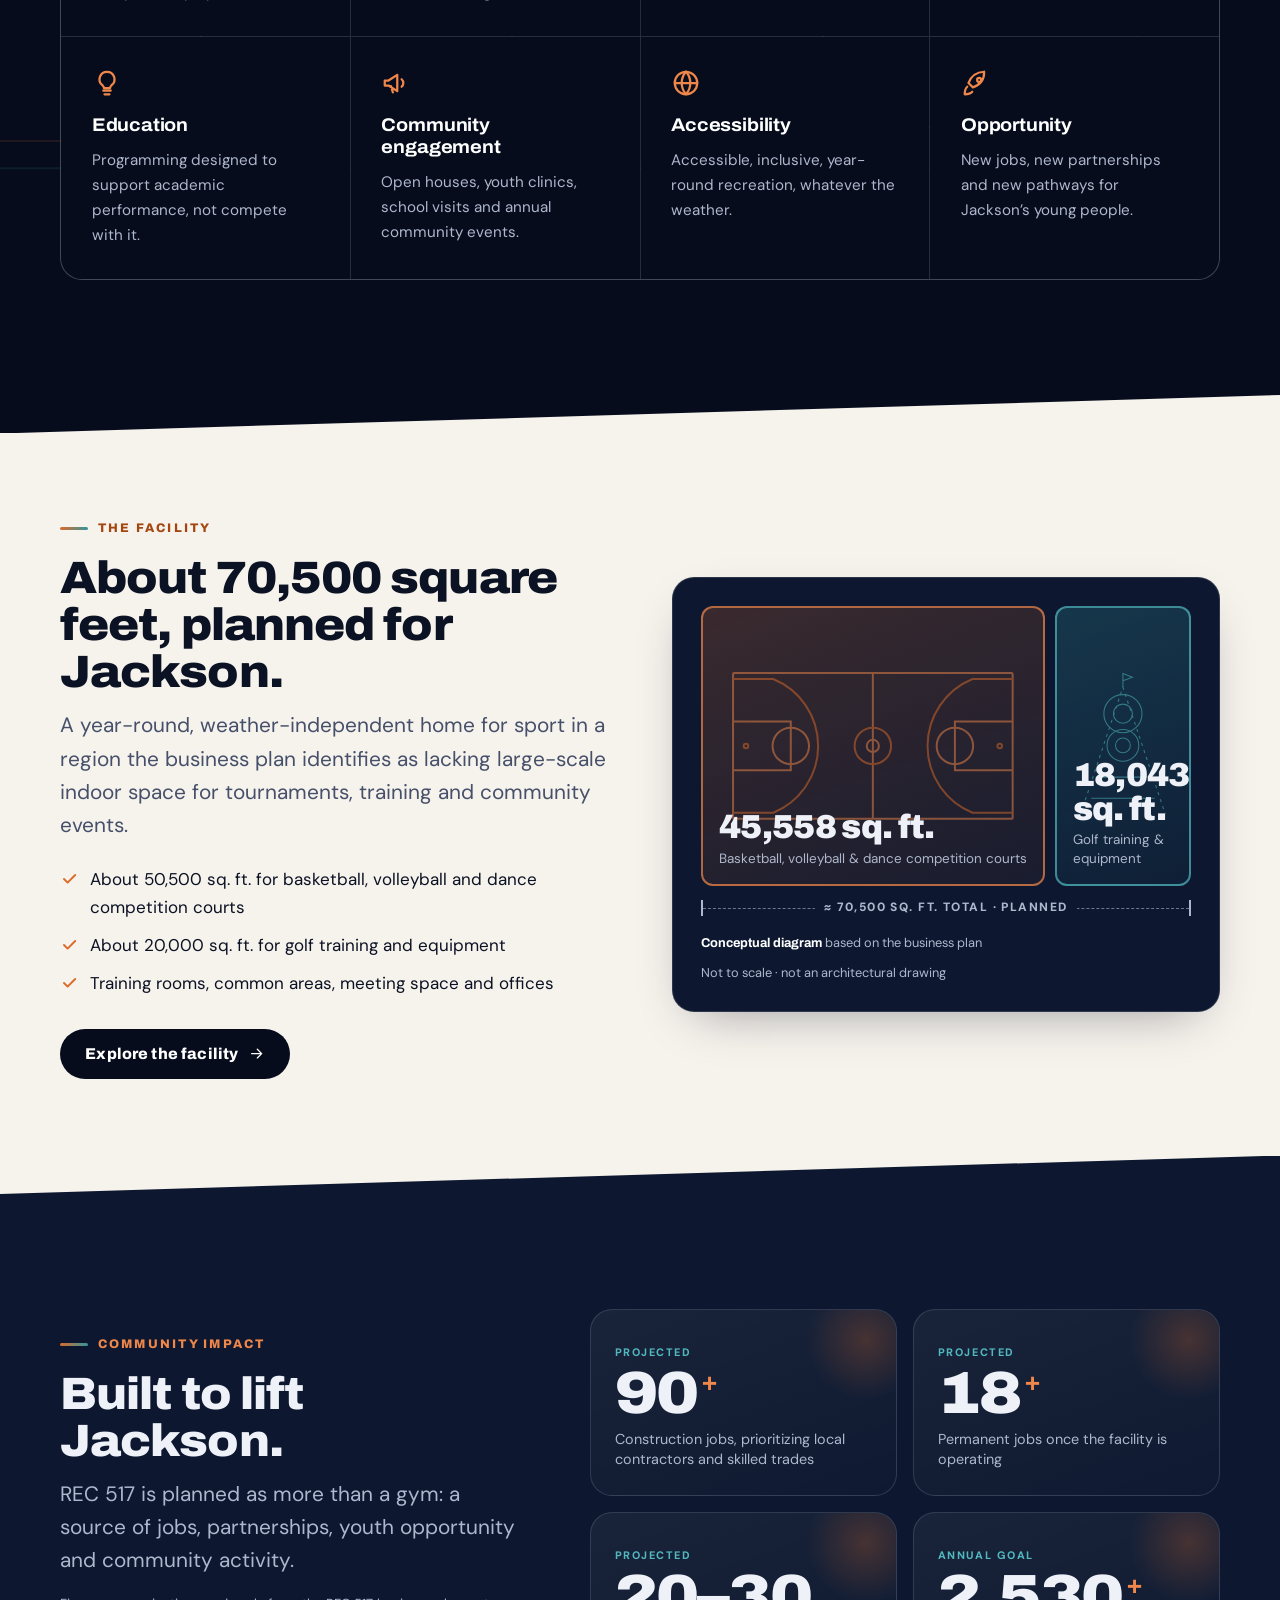
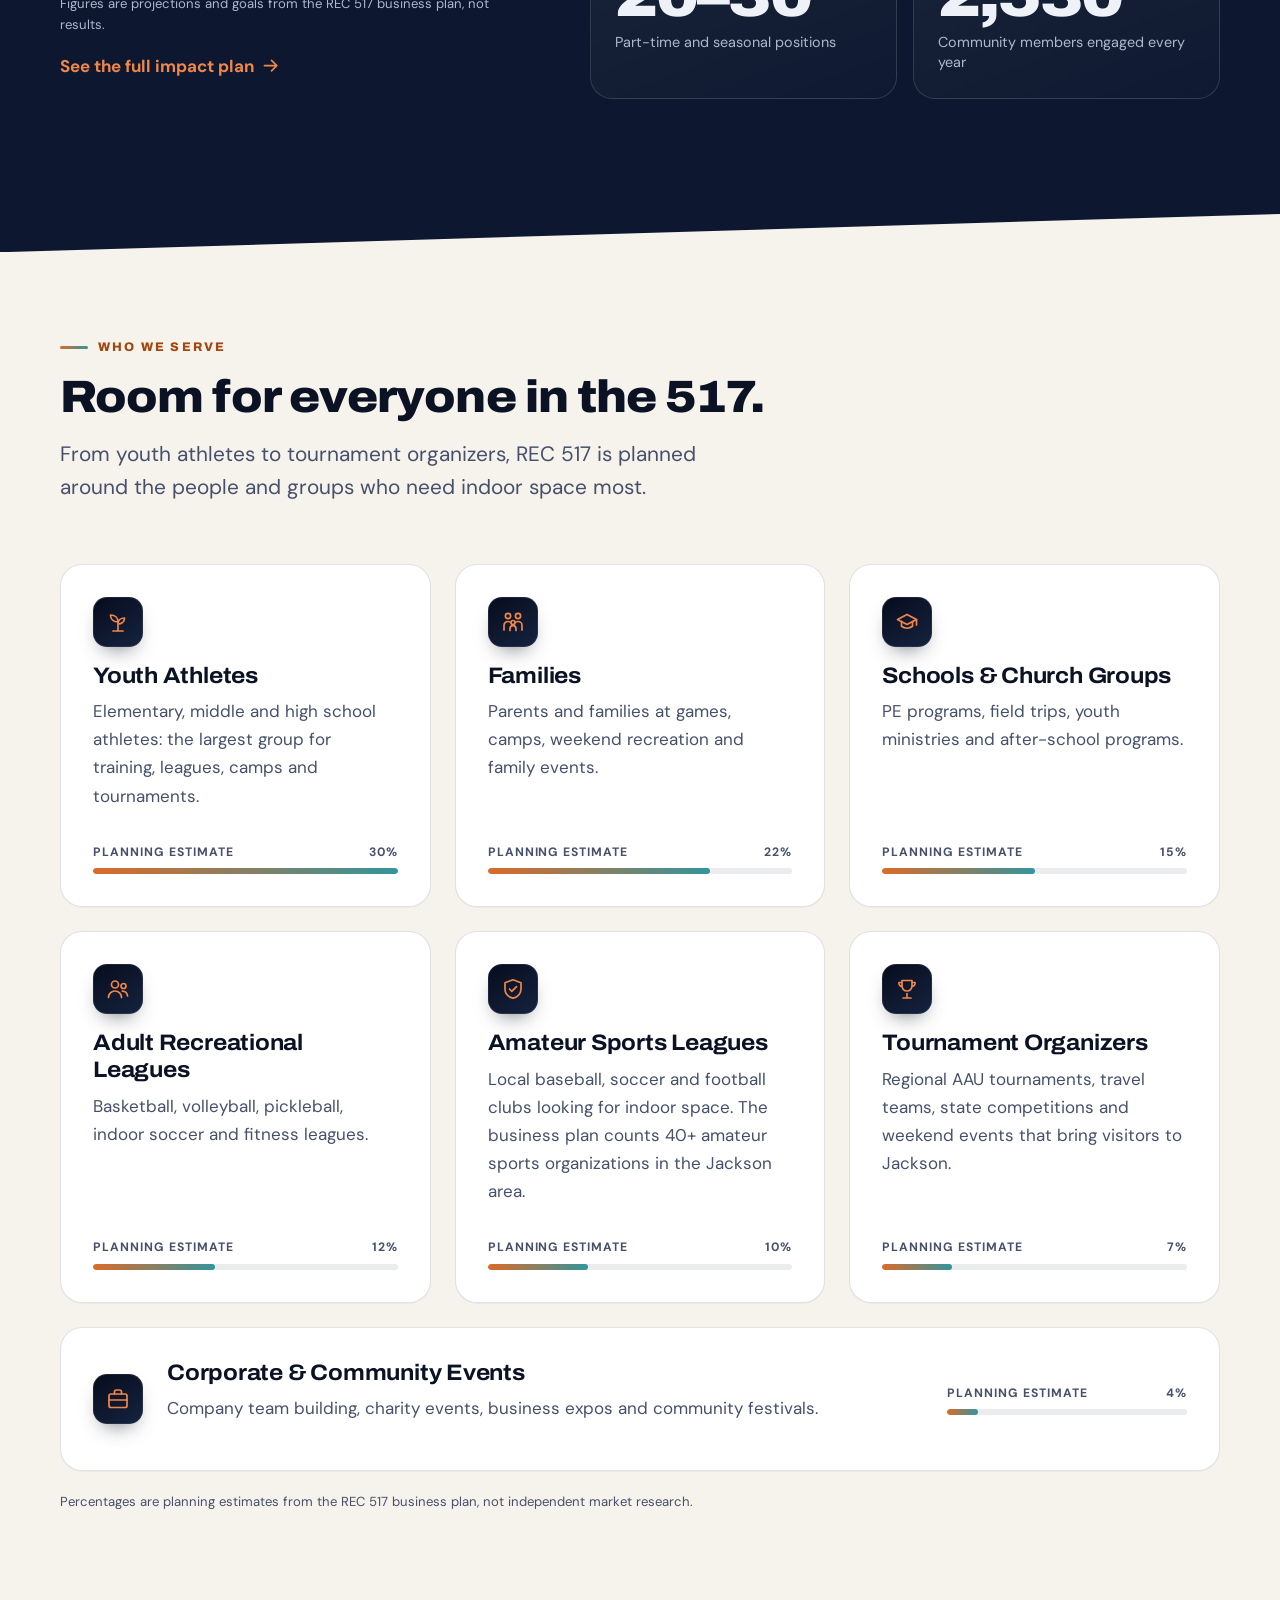
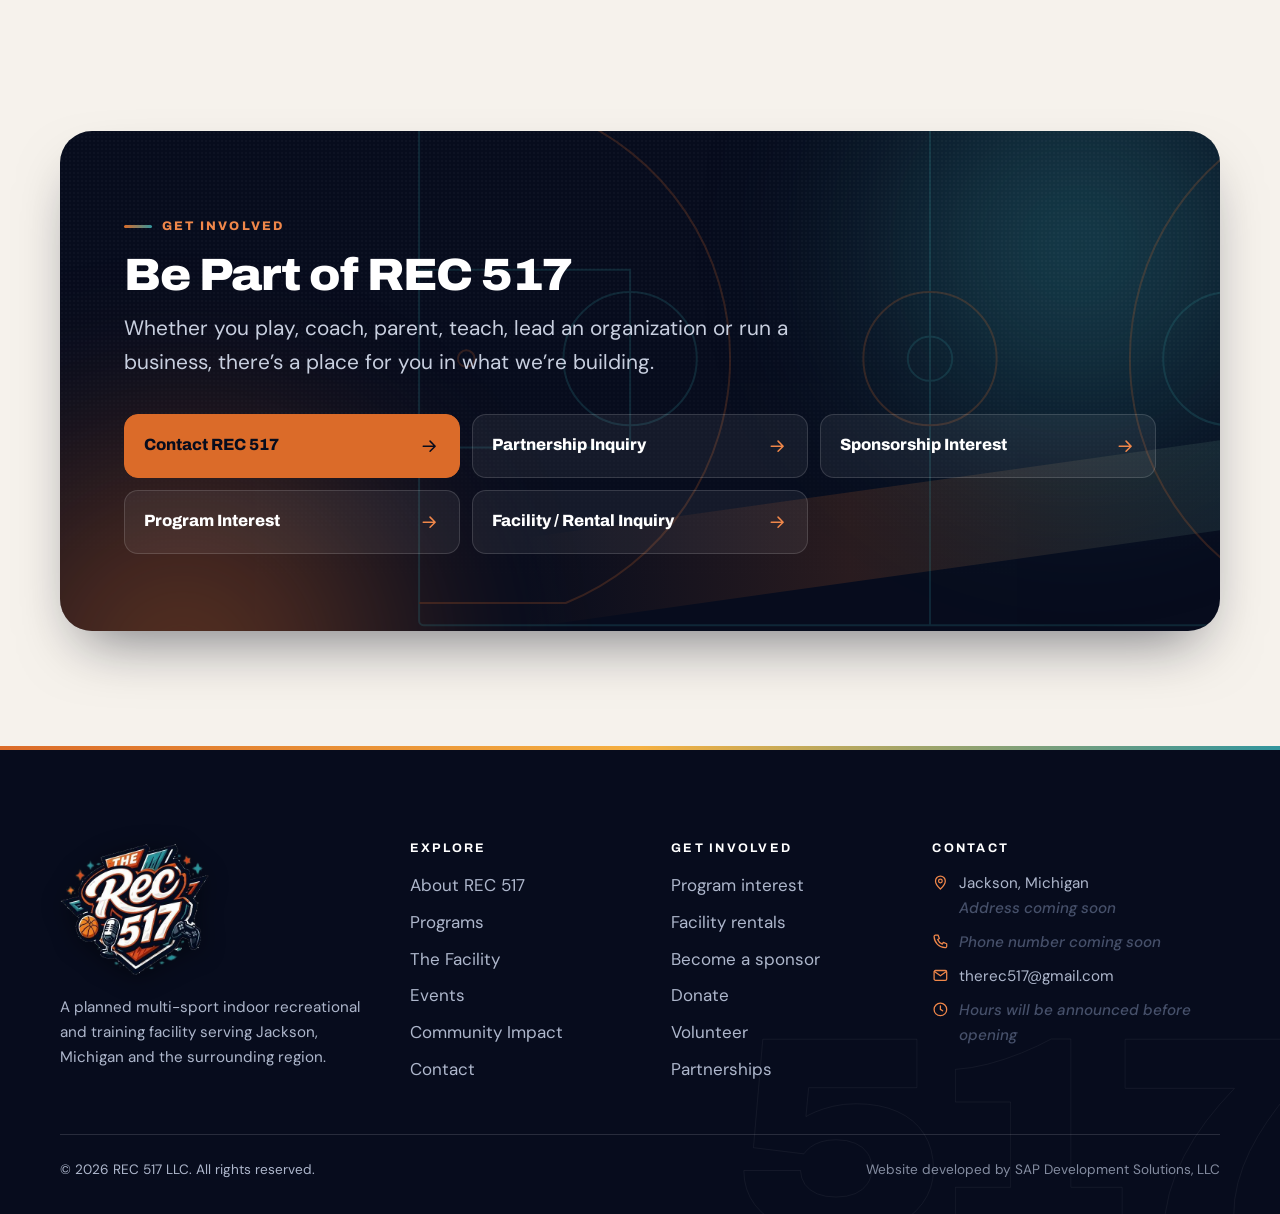
==== commit a6df51f3: "Add files via upload" ====
--- a/index.html
+++ b/index.html
@@ -36,8 +36,8 @@
   <link rel="preconnect" href="https://fonts.googleapis.com">
   <link rel="preconnect" href="https://fonts.gstatic.com" crossorigin>
   <link href="https://fonts.googleapis.com/css2?family=Archivo:wdth,wght@100..125,500..900&amp;family=DM+Sans:opsz,wght@9..40,400..800&amp;display=swap" rel="stylesheet">
-  <link rel="stylesheet" href="./style.css">
-  <link rel="stylesheet" href="./responsive.css">
+  <link rel="stylesheet" href="./style.css?v=20261113">
+  <link rel="stylesheet" href="./responsive.css?v=20261113">
   <script>document.documentElement.classList.add("js");</script>
   <script type="application/ld+json">
   {
@@ -507,8 +507,8 @@
     <span class="footer-big" aria-hidden="true">517</span>
   </footer>
 
-  <script src="./data.js"></script>
-  <script src="./app.js"></script>
-  <script src="./animations.js"></script>
+  <script src="./data.js?v=20261113"></script>
+  <script src="./app.js?v=20261113"></script>
+  <script src="./animations.js?v=20261113"></script>
 </body>
 </html>
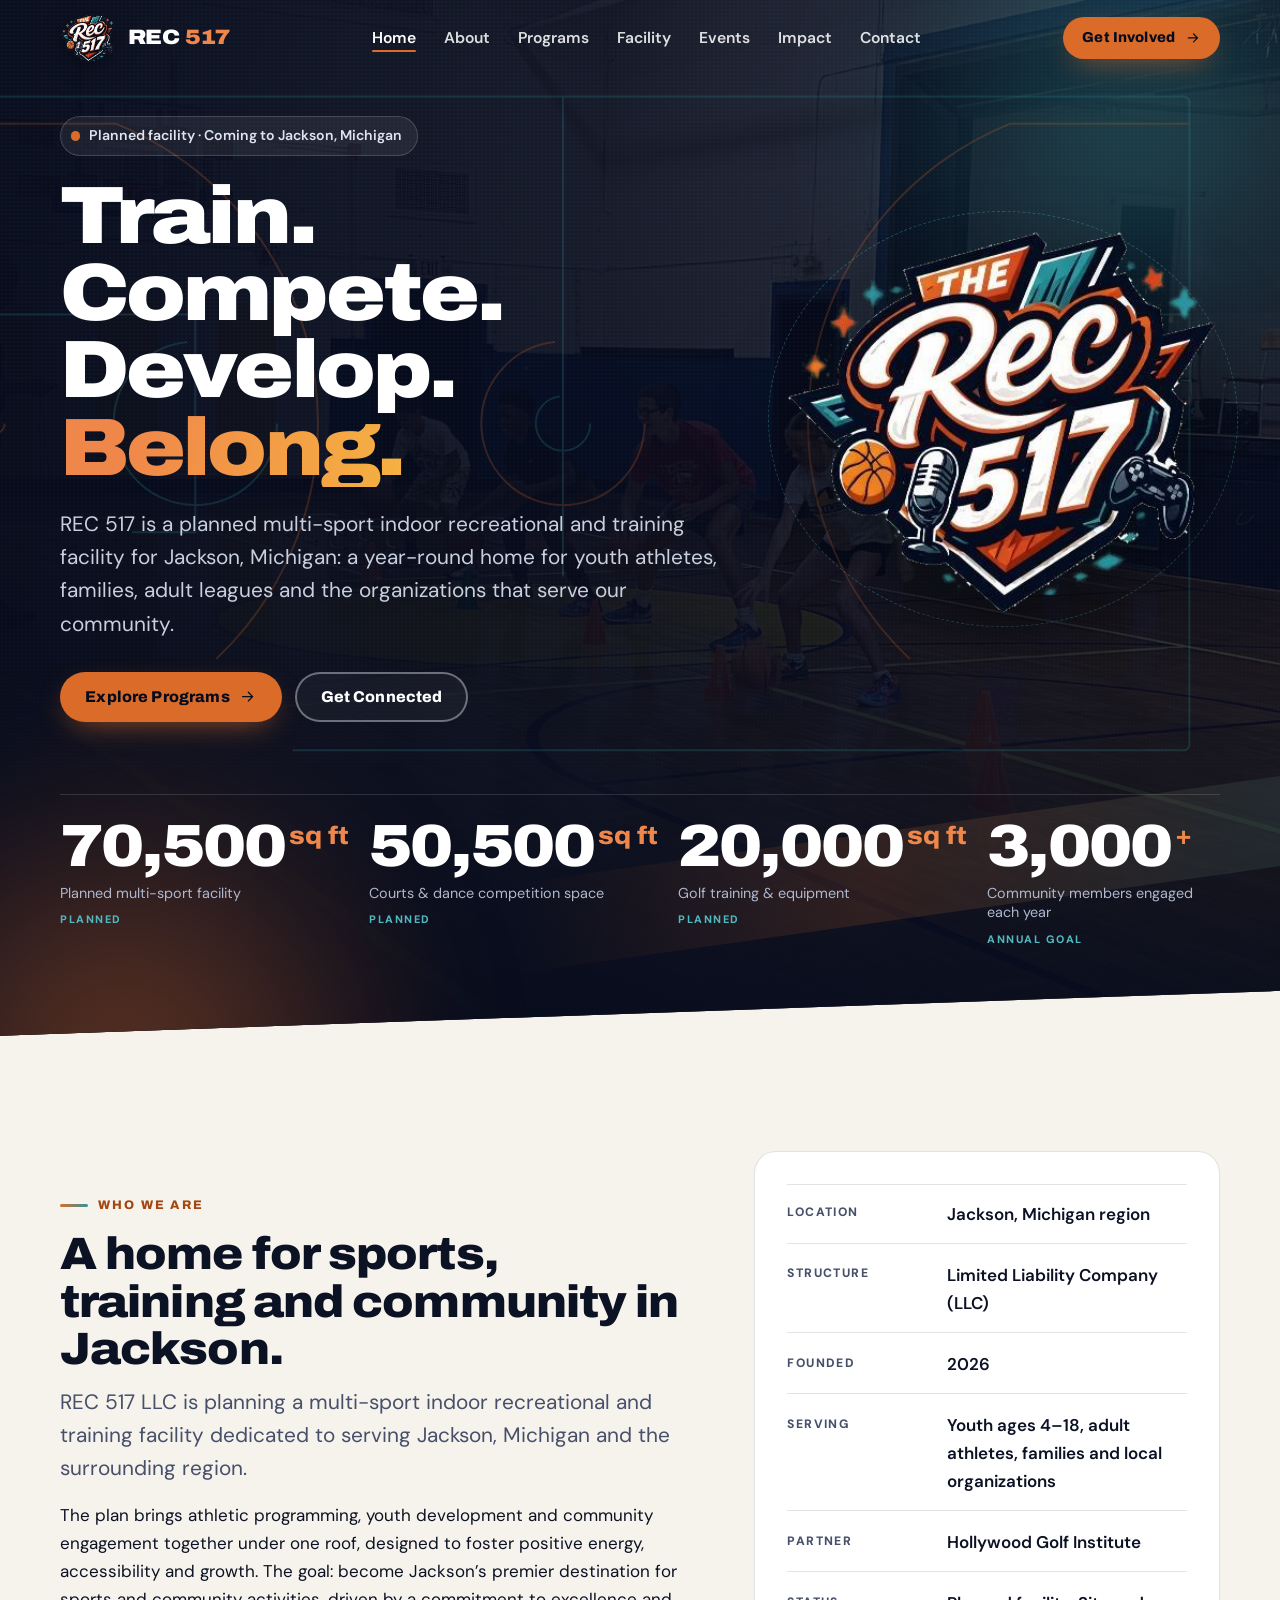
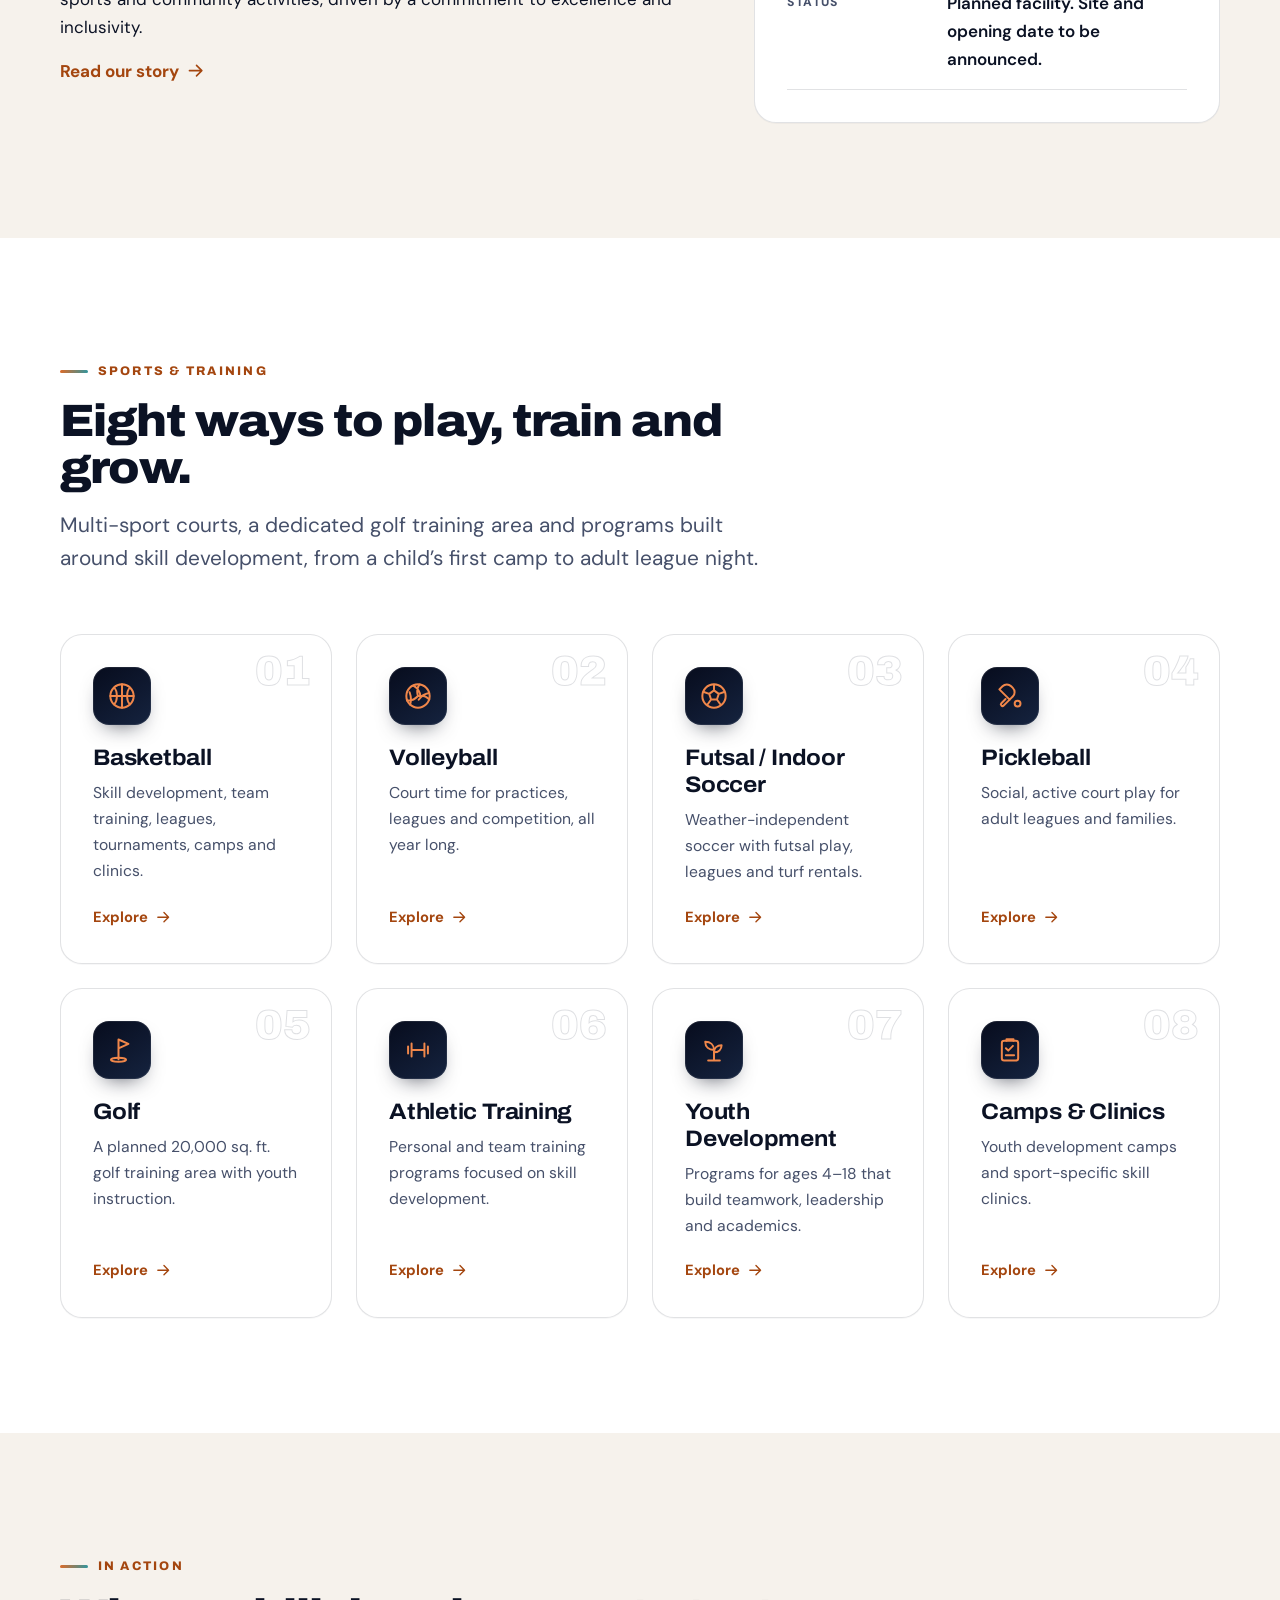
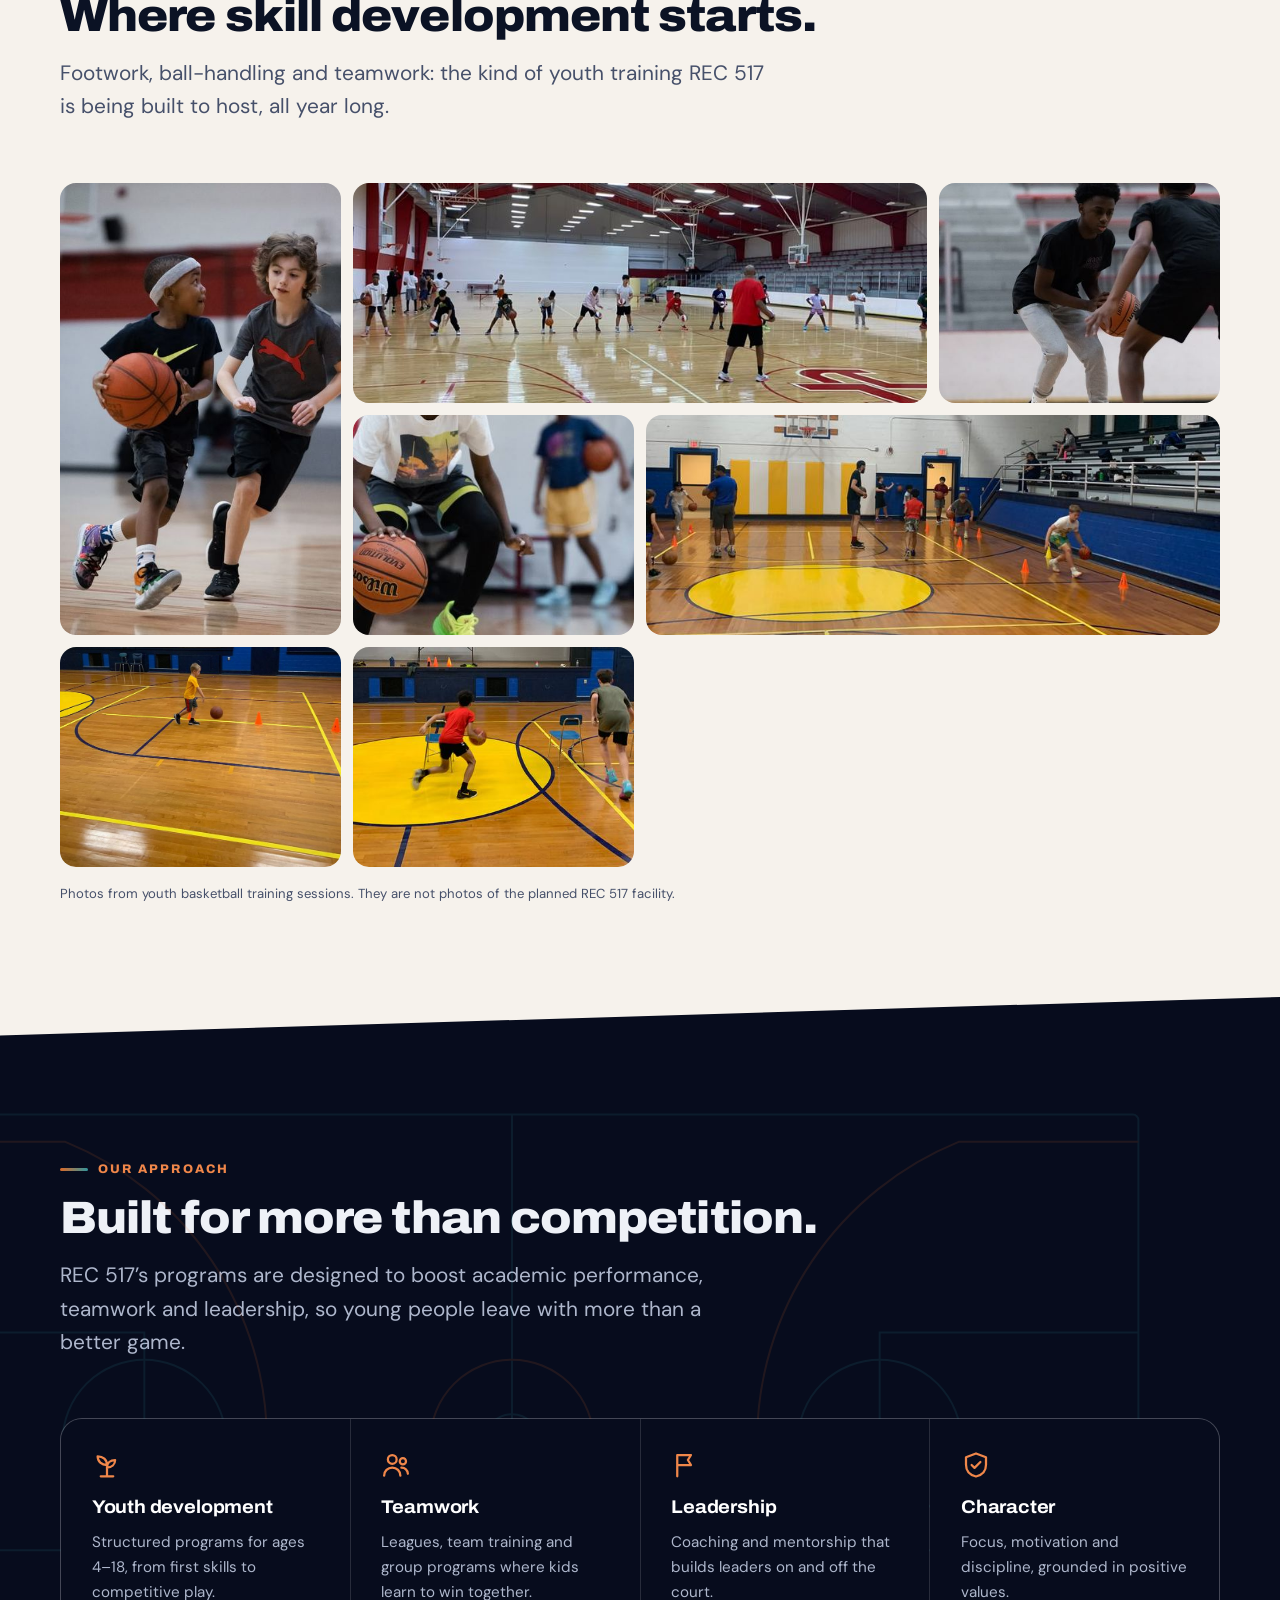
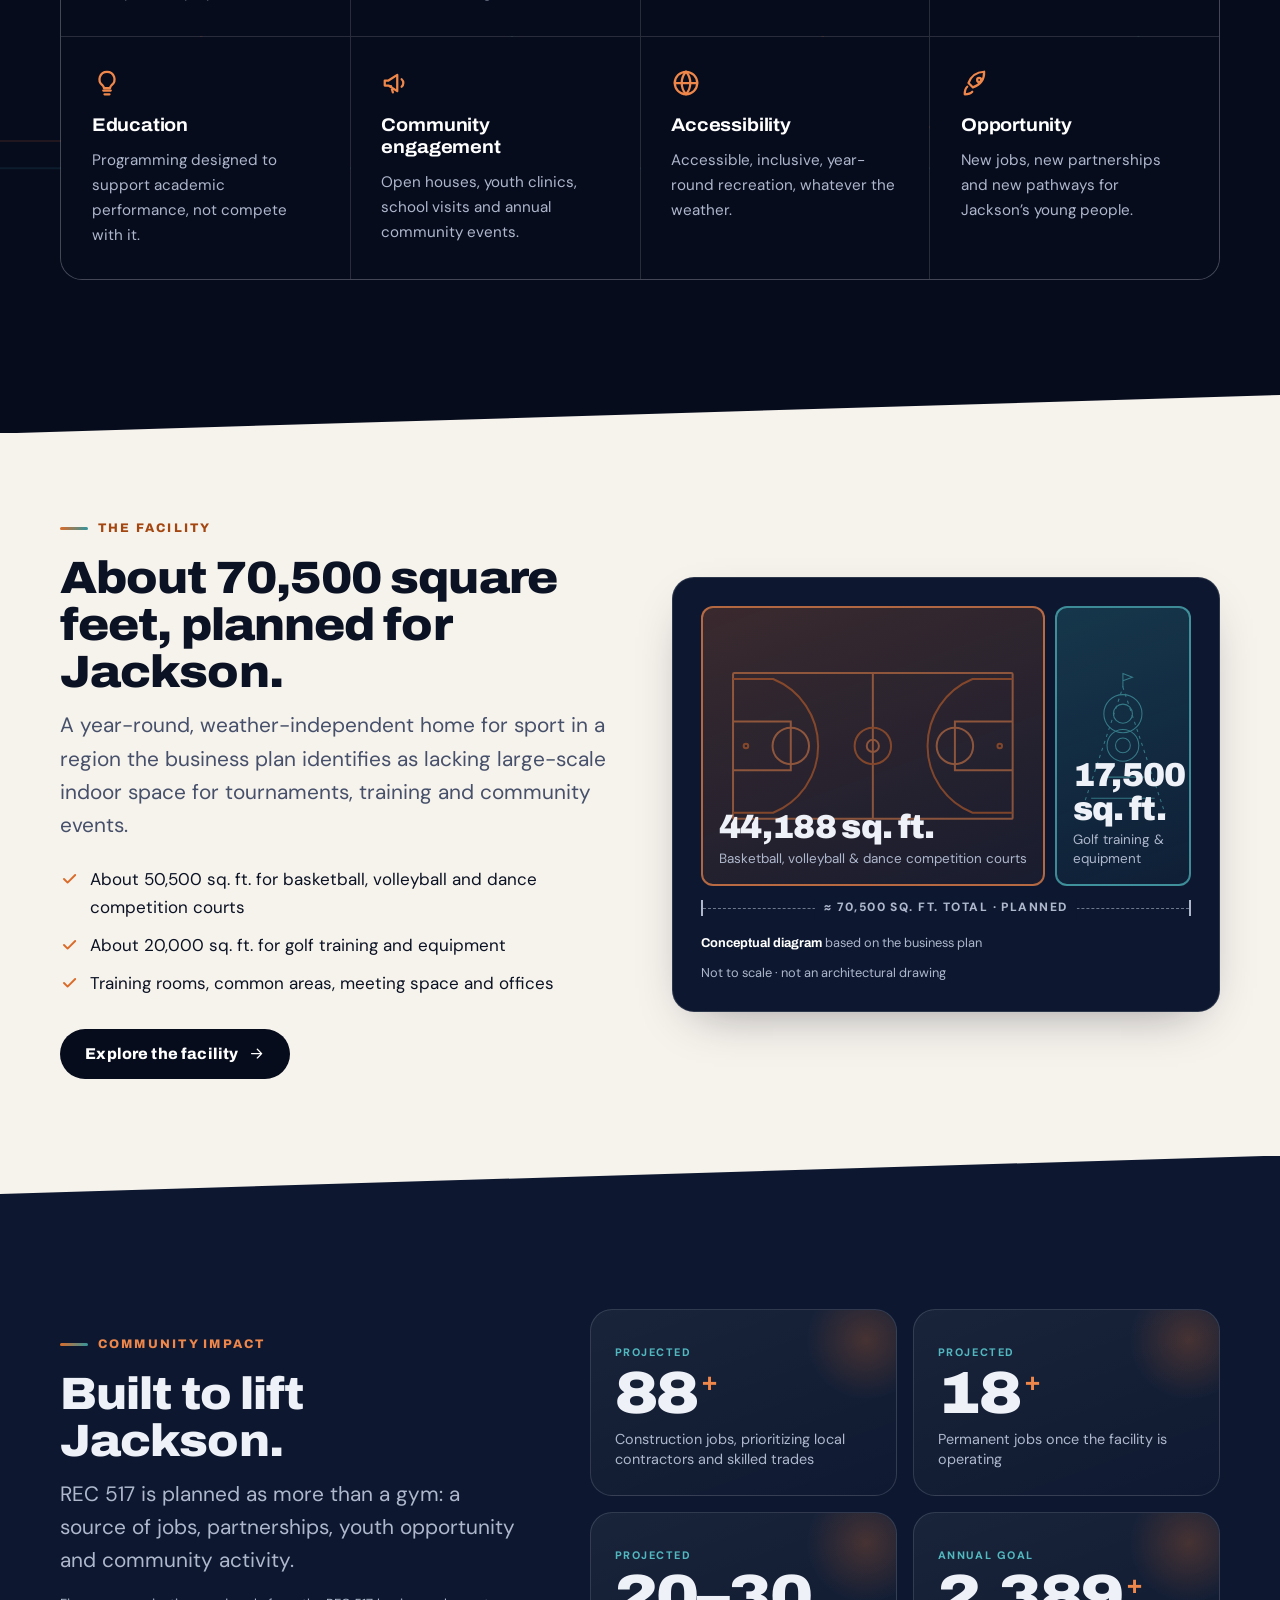
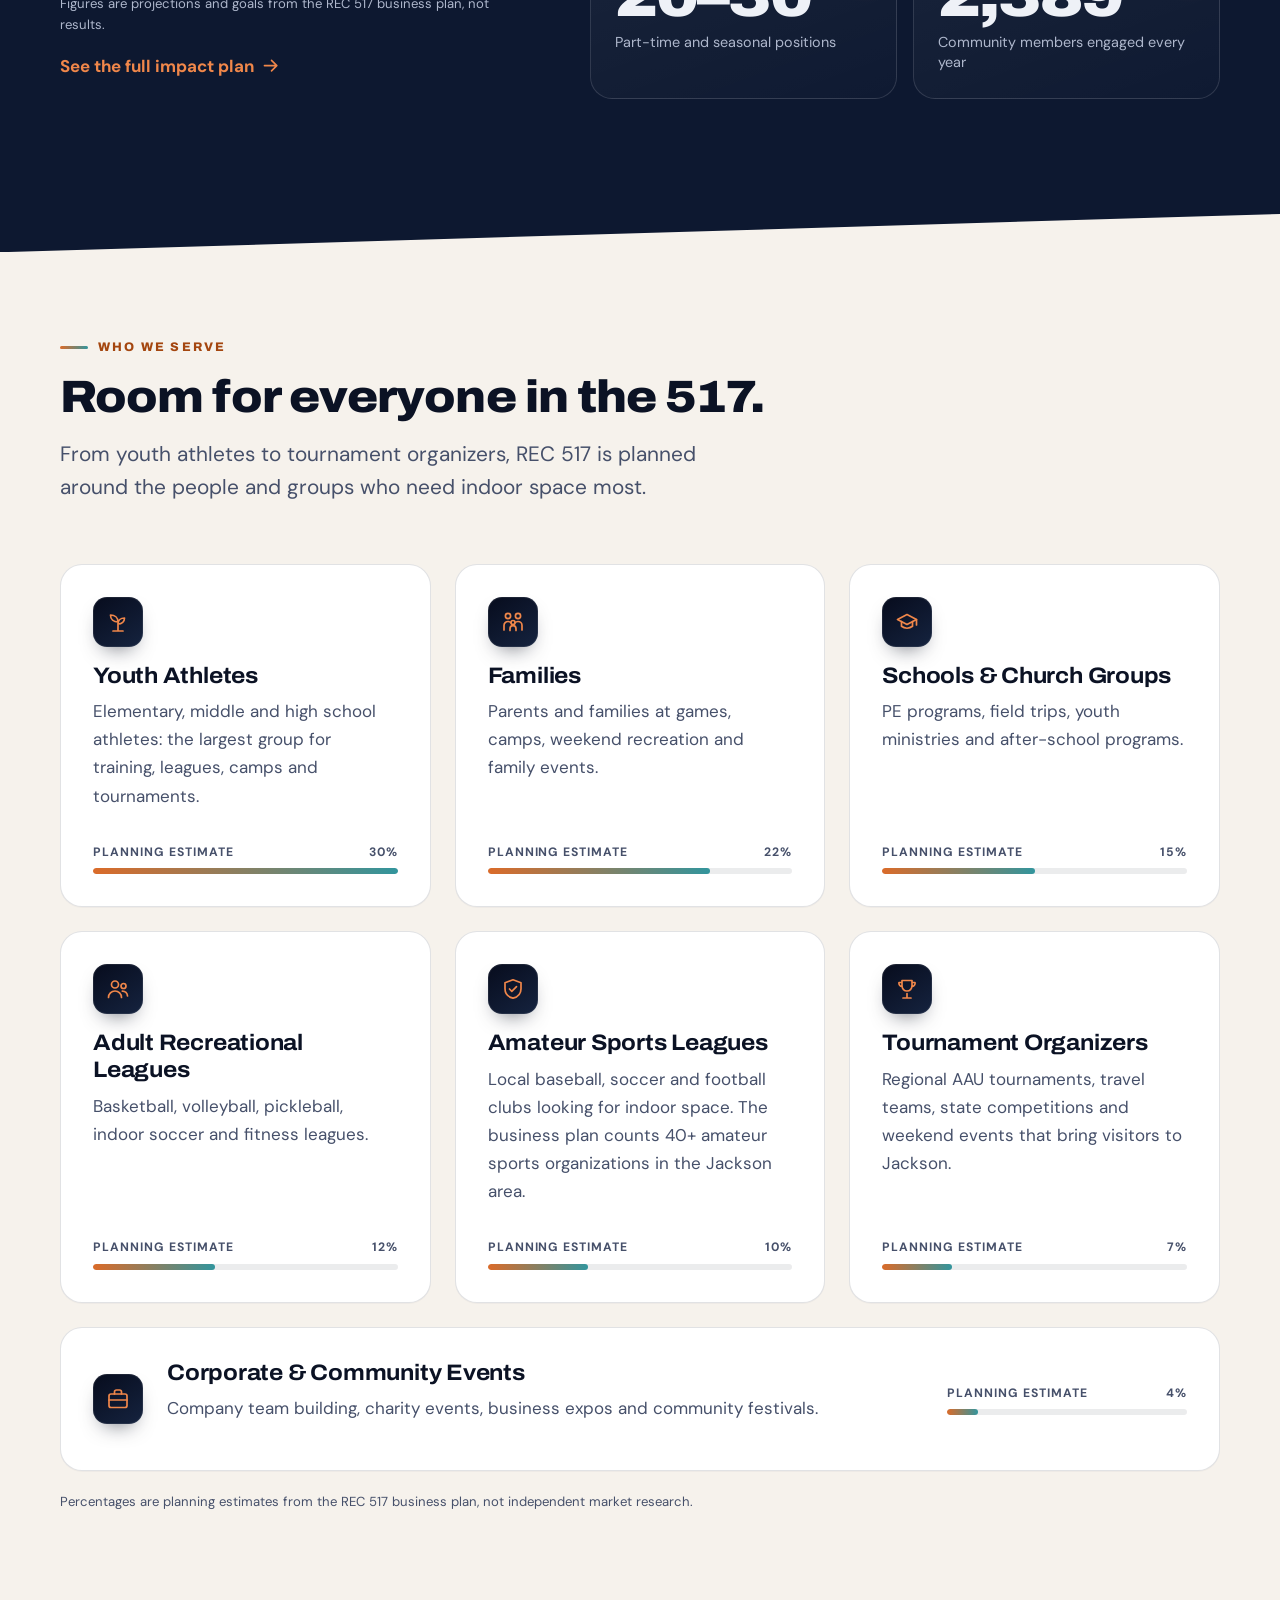
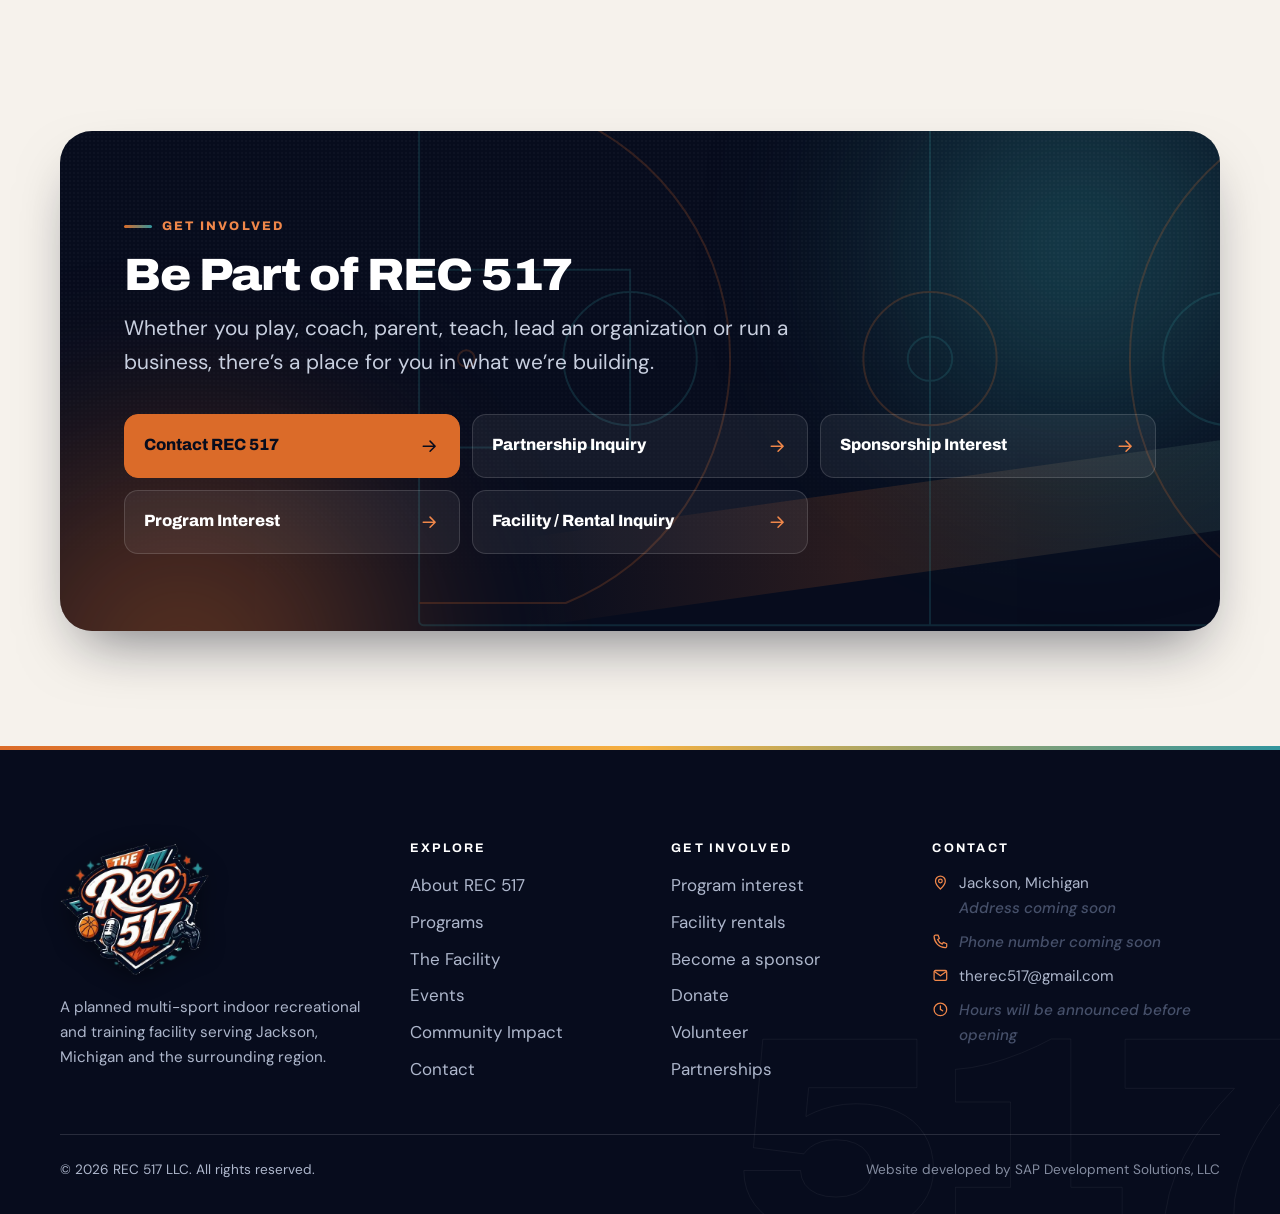
==== commit 450c506d: "Add files via upload" ====
--- a/index.html
+++ b/index.html
@@ -36,8 +36,8 @@
   <link rel="preconnect" href="https://fonts.googleapis.com">
   <link rel="preconnect" href="https://fonts.gstatic.com" crossorigin>
   <link href="https://fonts.googleapis.com/css2?family=Archivo:wdth,wght@100..125,500..900&amp;family=DM+Sans:opsz,wght@9..40,400..800&amp;display=swap" rel="stylesheet">
-  <link rel="stylesheet" href="./style.css?v=20261113">
-  <link rel="stylesheet" href="./responsive.css?v=20261113">
+  <link rel="stylesheet" href="./style.css?v=20261113b">
+  <link rel="stylesheet" href="./responsive.css?v=20261113b">
   <script>document.documentElement.classList.add("js");</script>
   <script type="application/ld+json">
   {
@@ -507,8 +507,8 @@
     <span class="footer-big" aria-hidden="true">517</span>
   </footer>
 
-  <script src="./data.js?v=20261113"></script>
-  <script src="./app.js?v=20261113"></script>
-  <script src="./animations.js?v=20261113"></script>
+  <script src="./data.js?v=20261113b"></script>
+  <script src="./app.js?v=20261113b"></script>
+  <script src="./animations.js?v=20261113b"></script>
 </body>
 </html>
--- a/style.css
+++ b/style.css
@@ -648,6 +648,13 @@
 .section--white .event-card { background: var(--color-light); }
 .event-media { position: relative; aspect-ratio: 16 / 10; background: var(--color-dark-2); overflow: hidden; }
 .event-media img { width: 100%; height: 100%; object-fit: cover; transition: transform .5s var(--ease); }
+.event-media .event-backdrop { display: none; }
+/* Flyer covers (site standard): taller frame, whole flyer visible, blurred copy behind it */
+.event-media.is-poster { aspect-ratio: 4 / 5; }
+.event-media.is-poster .event-backdrop { display: block; position: absolute; inset: 0; filter: blur(22px) saturate(1.2) brightness(.55); transform: scale(1.15); }
+.event-media.is-poster .event-cover { position: relative; object-fit: contain; }
+.event-card:hover .event-media.is-poster .event-cover { transform: scale(1.02); }
+.event-card:hover .event-media .event-backdrop { transform: scale(1.15); }
 .event-card:hover .event-media img { transform: scale(1.04); }
 .event-ph { position: absolute; inset: 0; display: flex; align-items: center; justify-content: center; font-family: var(--font-display); font-weight: 900; font-size: 4rem; color: transparent; -webkit-text-stroke: 1.5px rgba(82, 184, 191, .45); font-stretch: 115%; }
 .date-badge { position: absolute; left: 1rem; top: 1rem; display: flex; flex-direction: column; align-items: center; min-width: 58px; padding: .4rem .5rem .5rem; border-radius: 12px; background: var(--color-primary); color: var(--color-dark); font-family: var(--font-display); font-weight: 900; font-size: 1.6rem; line-height: 1; box-shadow: 0 8px 20px -8px rgba(0,0,0,.5); }
